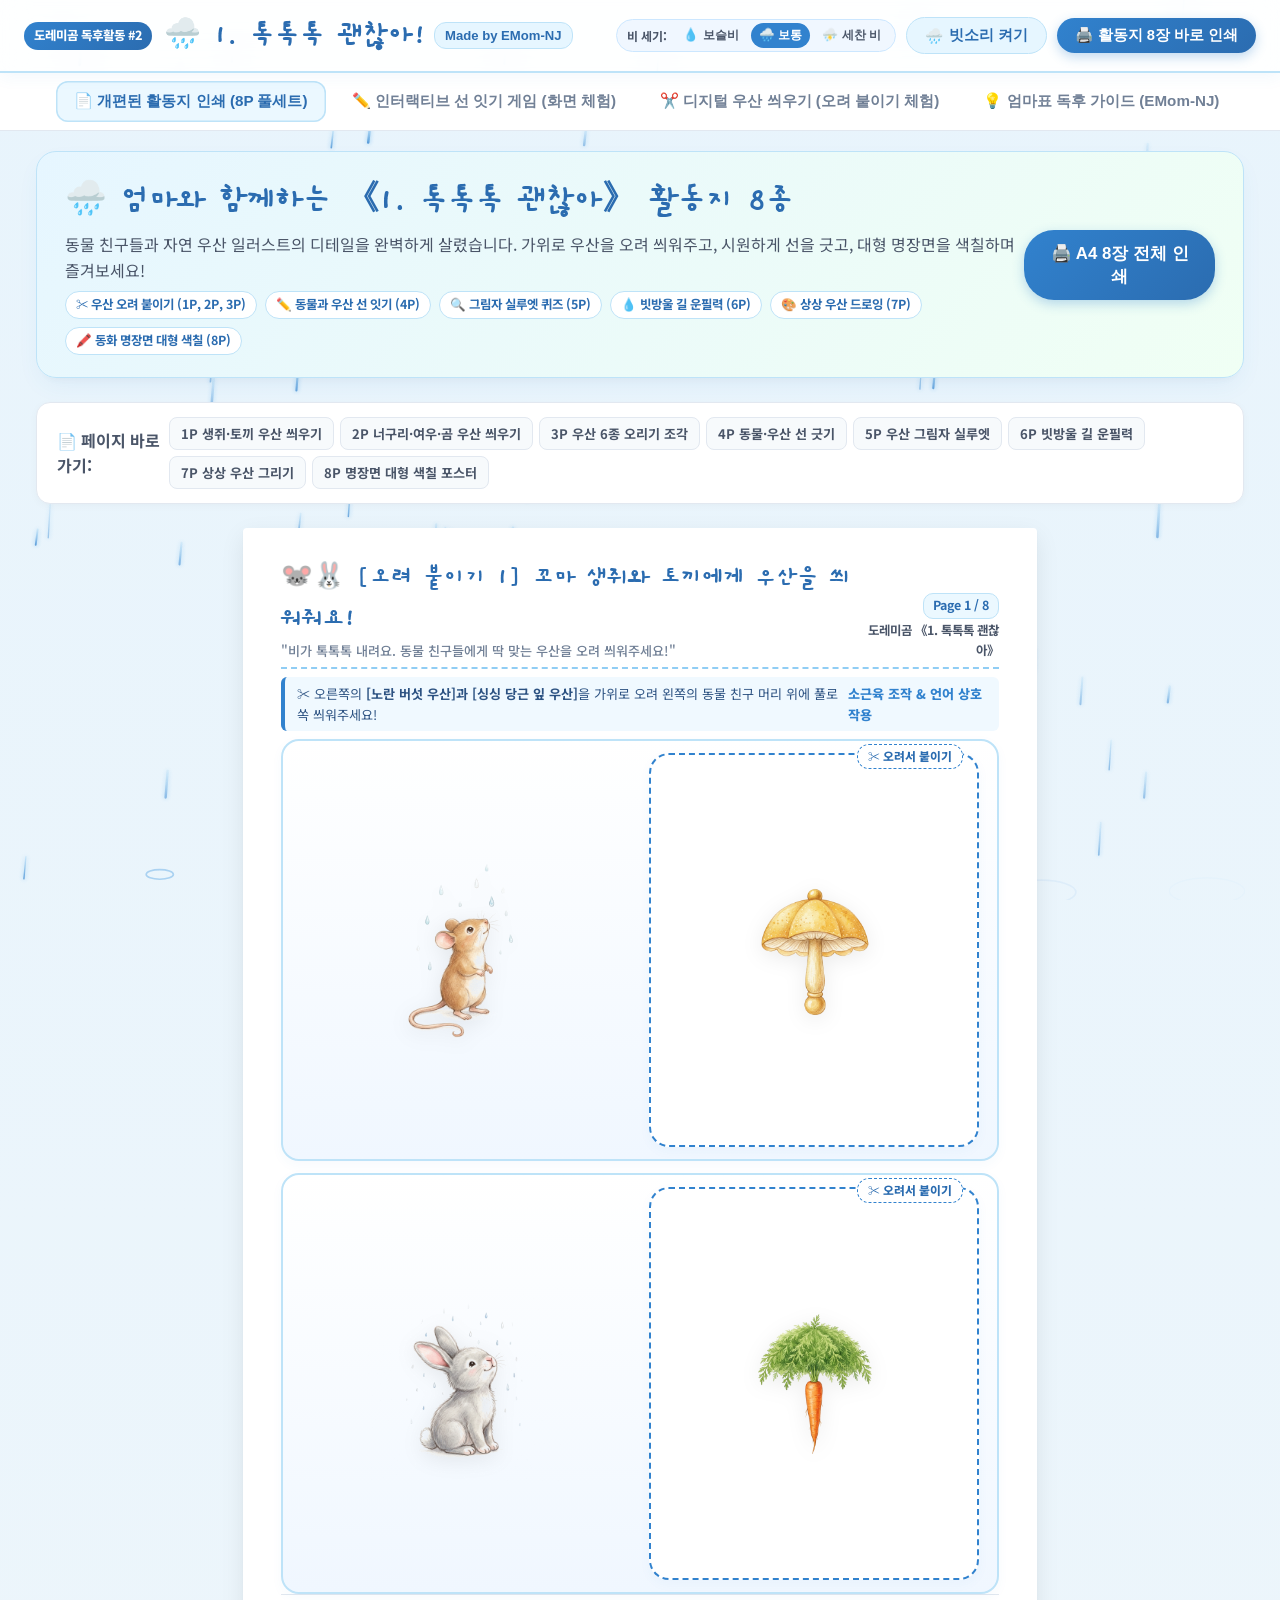
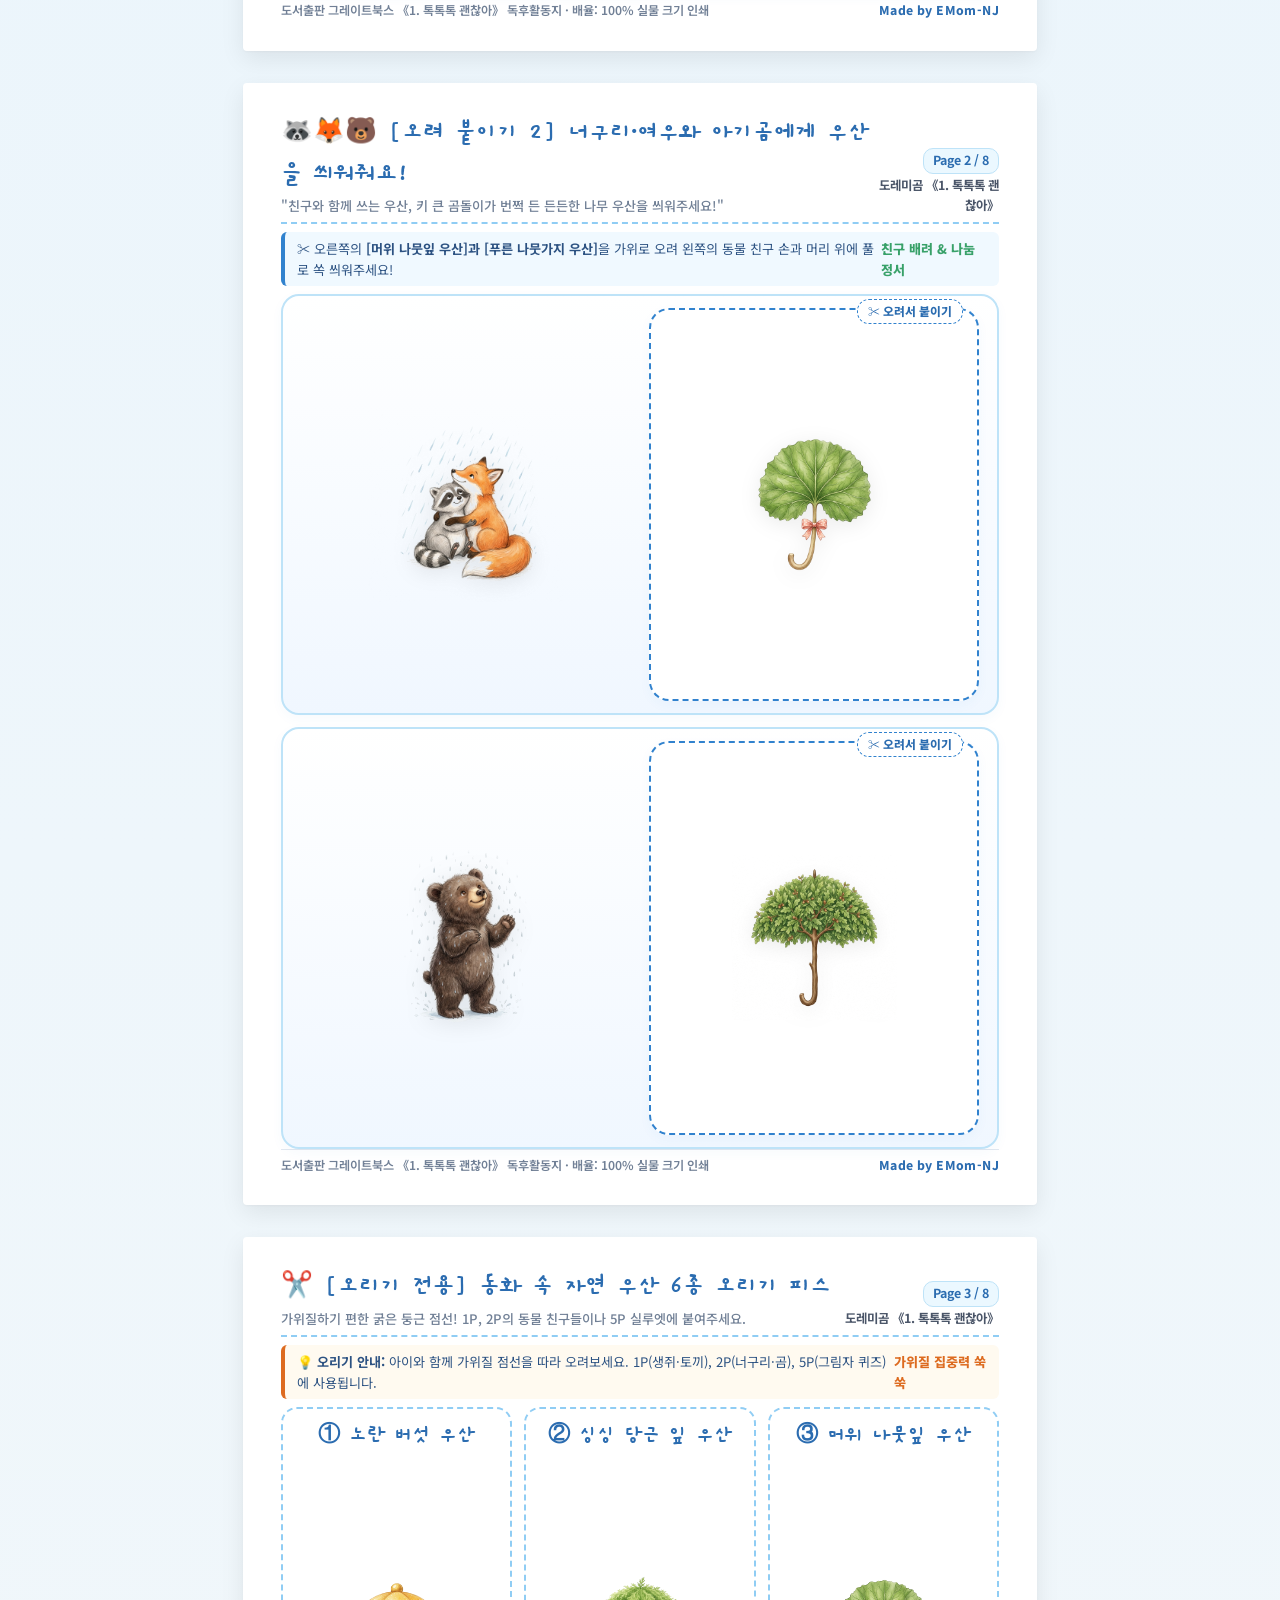
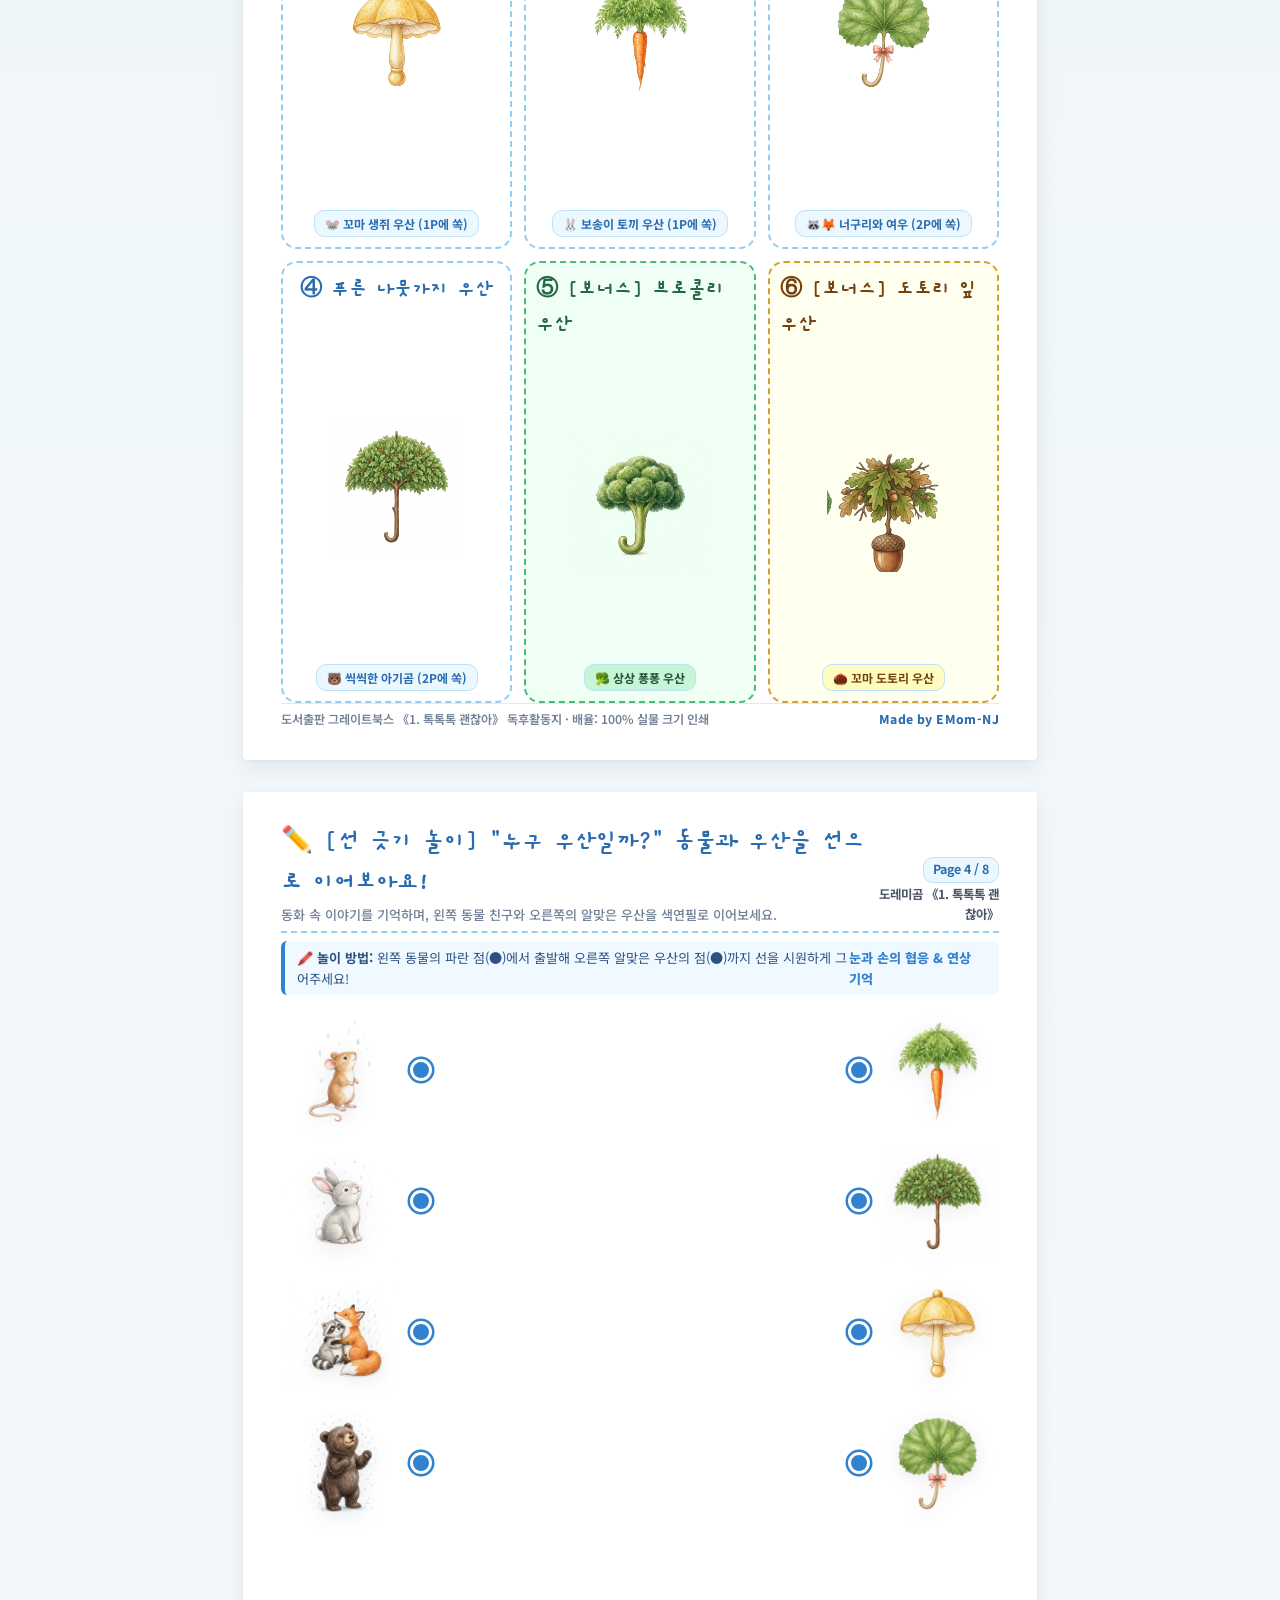
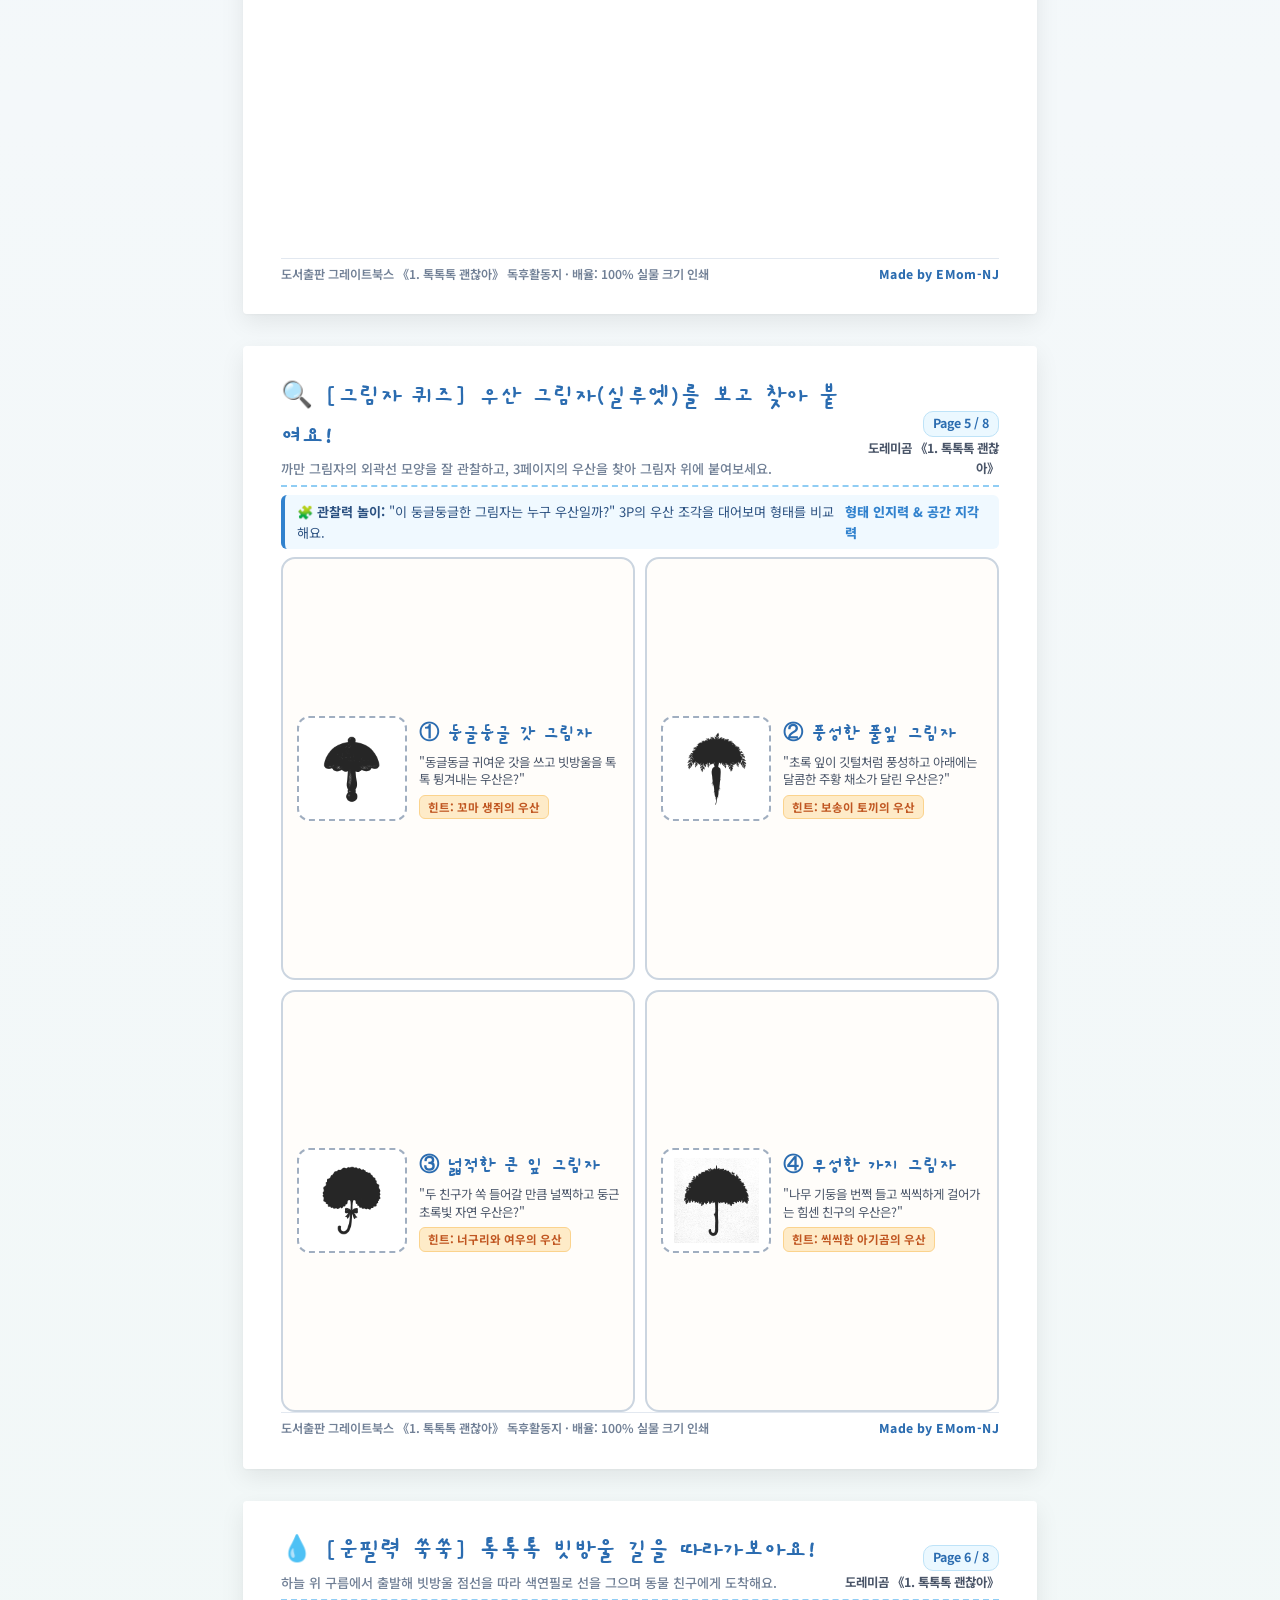
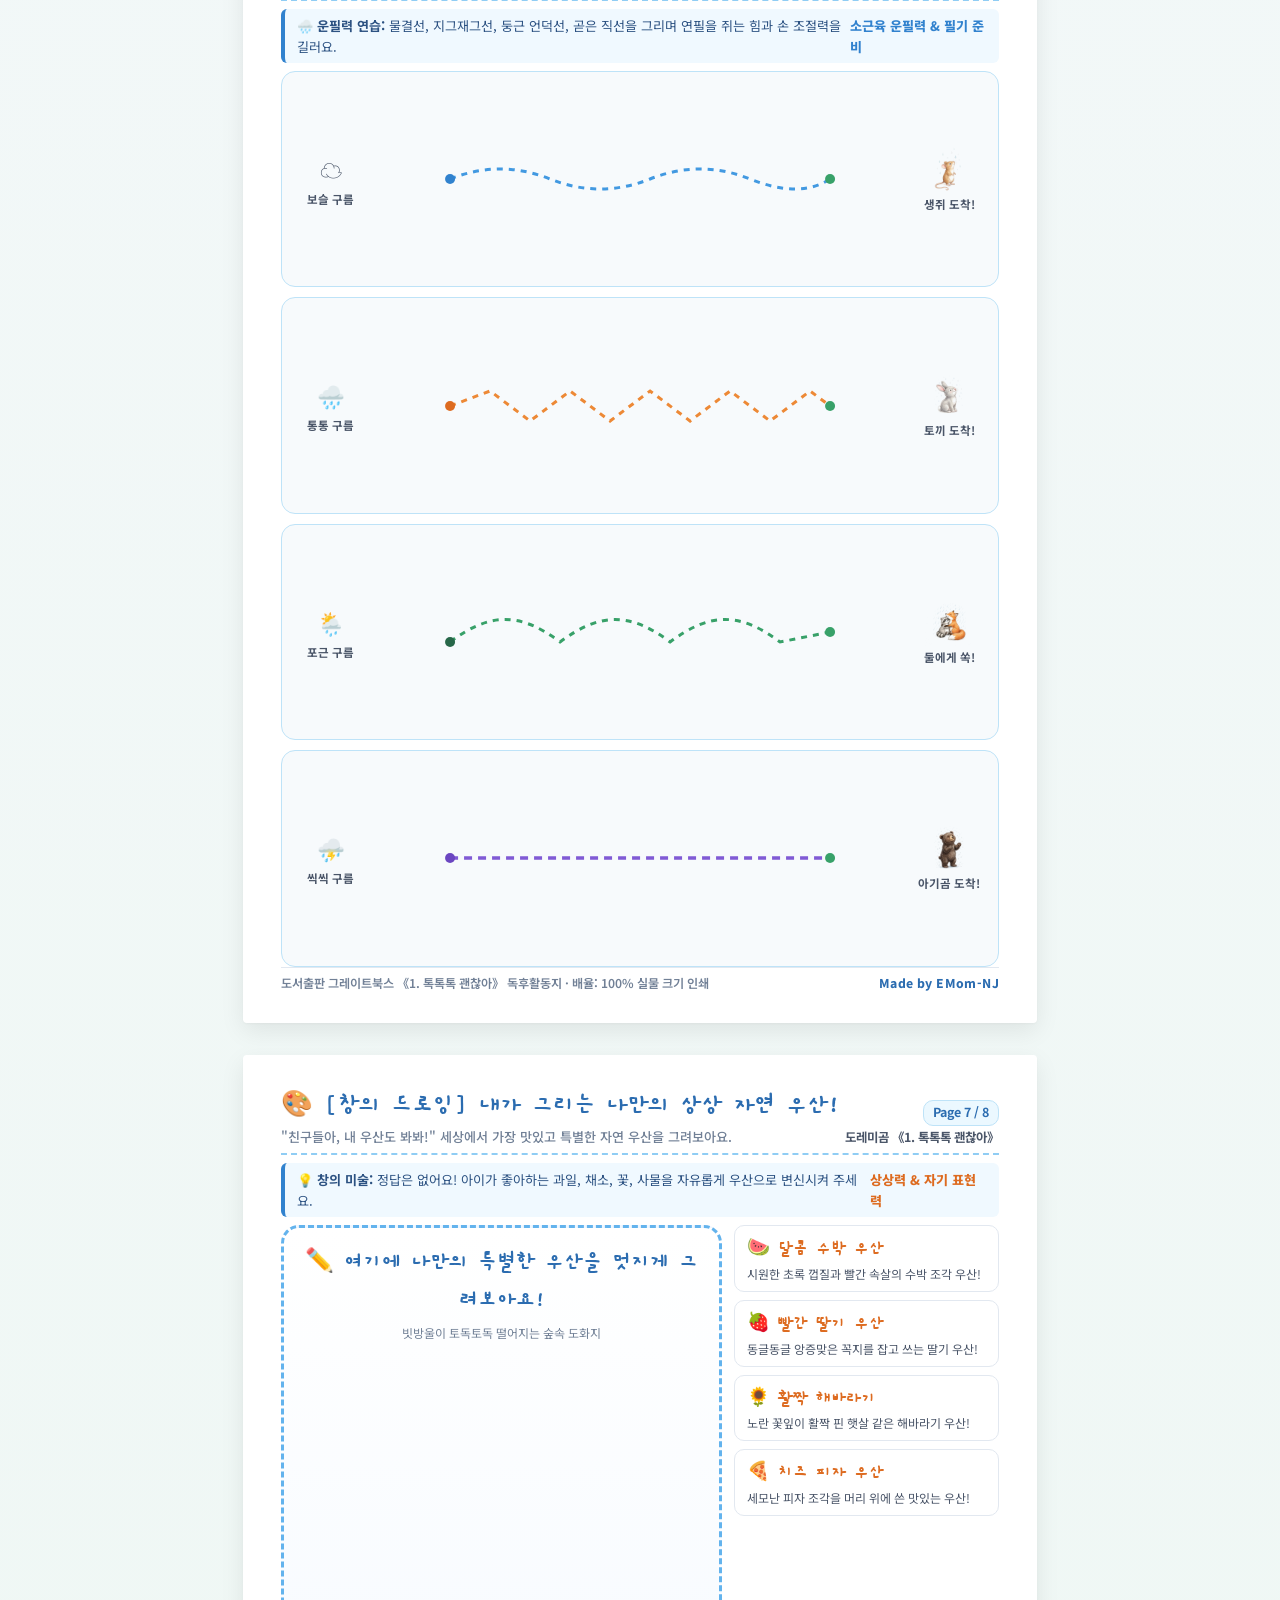
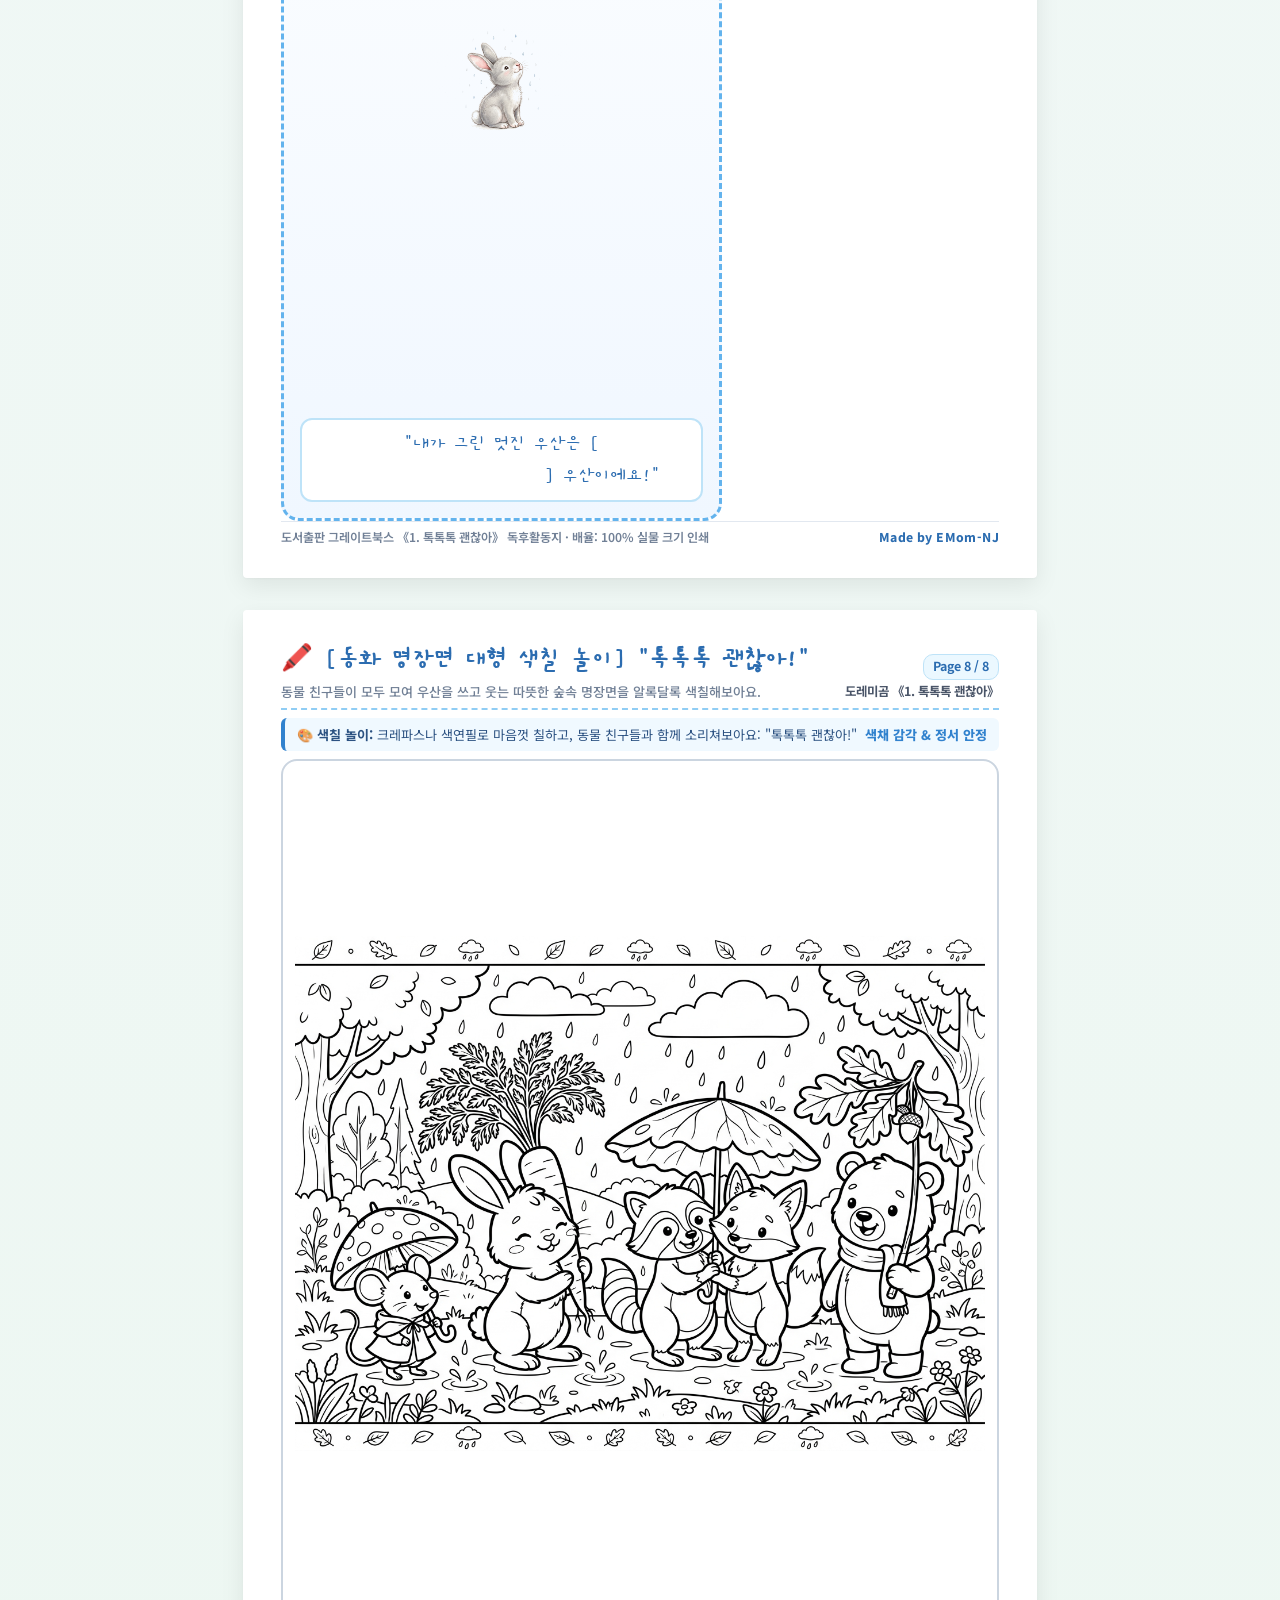
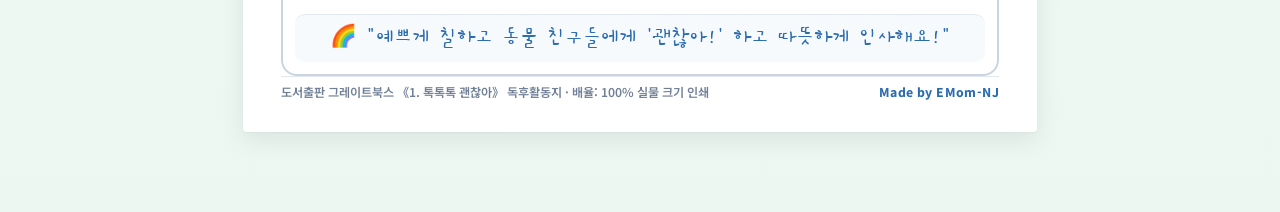
==== 1_toktok/index.html @ 53fbb8db "Add files via upload" ====
<!DOCTYPE html>
<html lang="ko">
<head>
  <meta charset="UTF-8">
  <meta name="viewport" content="width=device-width, initial-scale=1.0">
  <title>도레미곰 《1. 톡톡톡 괜찮아》 독후활동 키트 | Made by EMom-NJ</title>
  <meta name="description" content="도레미곰 1. 톡톡톡 괜찮아 엄마표 독후활동지 8종 세트: 우산 오려 붙이기, 선 잇기, 실루엣 퀴즈, 빗방울 길 운필력, 상상 우산 그리기, 명장면 대형 색칠 포스터">
  <link rel="stylesheet" href="style.css">
</head>
<body>

  <!-- Dynamic Rain Animation Canvas with Ripples & Mouse Trail -->
  <canvas id="rainCanvas" class="rain-canvas"></canvas>

  <!-- App Header -->
  <header class="app-header">
    <div class="brand-group">
      <span class="brand-badge">도레미곰 독후활동 #2</span>
      <h1 class="brand-title">
        🌧️ 1. 톡톡톡 괜찮아!
        <span class="author-tag">Made by EMom-NJ</span>
      </h1>
    </div>

    <div class="header-actions">
      <!-- Rain Intensity Control -->
      <div class="rain-control-group" title="배경 빗방울 강도 조절">
        <span style="font-size: 0.75rem; color: #4a5568; margin: 0 4px; font-weight:700;">비 세기:</span>
        <button class="rain-btn" data-intensity="light">💧 보슬비</button>
        <button class="rain-btn active" data-intensity="medium">🌧️ 보통</button>
        <button class="rain-btn" data-intensity="heavy">⛈️ 세찬 비</button>
      </div>

      <button id="audioToggleBtn" class="btn btn-audio" title="톡톡톡 빗소리 배경음악">
        <span id="audioIcon">🌧️</span> <span id="audioText">빗소리 켜기</span>
      </button>

      <button onclick="window.print()" class="btn btn-primary">
        🖨️ 활동지 8장 바로 인쇄
      </button>
    </div>
  </header>

  <!-- Top Navigation Tabs -->
  <nav class="nav-tabs-wrapper">
    <div class="nav-tabs">
      <button class="tab-btn active" data-tab="tab-print">
        📄 개편된 활동지 인쇄 (8P 풀세트)
      </button>
      <button class="tab-btn" data-tab="tab-line-game">
        ✏️ 인터랙티브 선 잇기 게임 (화면 체험)
      </button>
      <button class="tab-btn" data-tab="tab-paste-preview">
        ✂️ 디지털 우산 씌우기 (오려 붙이기 체험)
      </button>
      <button class="tab-btn" data-tab="tab-guide">
        💡 엄마표 독후 가이드 (EMom-NJ)
      </button>
    </div>
  </nav>

  <!-- Main Content Area -->
  <main class="main-content">

    <!-- =========================================================
         TAB 1: 8-PAGE PRINTABLE ACTIVITY SHEETS
         ========================================================= -->
    <section id="tab-print" class="tab-pane active">
      <div class="hero-banner">
        <div class="hero-text">
          <h2>🌧️ 엄마와 함께하는 《1. 톡톡톡 괜찮아》 활동지 8종</h2>
          <p>
            동물 친구들과 자연 우산 일러스트의 디테일을 완벽하게 살렸습니다. 
            가위로 우산을 오려 씌워주고, 시원하게 선을 긋고, 대형 명장면을 색칠하며 즐겨보세요!
          </p>
          <div class="hero-tags">
            <span class="pill-tag">✂️ 우산 오려 붙이기 (1P, 2P, 3P)</span>
            <span class="pill-tag">✏️ 동물과 우산 선 잇기 (4P)</span>
            <span class="pill-tag">🔍 그림자 실루엣 퀴즈 (5P)</span>
            <span class="pill-tag">💧 빗방울 길 운필력 (6P)</span>
            <span class="pill-tag">🎨 상상 우산 드로잉 (7P)</span>
            <span class="pill-tag">🖍️ 동화 명장면 대형 색칠 (8P)</span>
          </div>
        </div>
        <button onclick="window.print()" class="btn btn-primary" style="padding: 12px 24px; font-size: 1.05rem;">
          🖨️ A4 8장 전체 인쇄
        </button>
      </div>

      <!-- Quick Jump Toolbar -->
      <div class="print-controls-bar">
        <span style="font-weight: 700; color: #4a5568;">📄 페이지 바로가기:</span>
        <div class="page-jump-selector">
          <a href="#sheet-1" class="page-chip">1P 생쥐·토끼 우산 씌우기</a>
          <a href="#sheet-2" class="page-chip">2P 너구리·여우·곰 우산 씌우기</a>
          <a href="#sheet-3" class="page-chip">3P 우산 6종 오리기 조각</a>
          <a href="#sheet-4" class="page-chip">4P 동물·우산 선 긋기</a>
          <a href="#sheet-5" class="page-chip">5P 우산 그림자 실루엣</a>
          <a href="#sheet-6" class="page-chip">6P 빗방울 길 운필력</a>
          <a href="#sheet-7" class="page-chip">7P 상상 우산 그리기</a>
          <a href="#sheet-8" class="page-chip">8P 명장면 대형 색칠 포스터</a>
        </div>
      </div>

      <div class="print-sheets-container">

        <!-- ==================== SHEET 1: PASTE UMBRELLA 1 (MOUSE & RABBIT) ==================== -->
        <article id="sheet-1" class="a4-sheet">
          <header class="sheet-header">
            <div class="sheet-title-group">
              <h3>🐭🐰 [오려 붙이기 1] 꼬마 생쥐와 토끼에게 우산을 씌워줘요!</h3>
              <p class="subtext">"비가 톡톡톡 내려요. 동물 친구들에게 딱 맞는 우산을 오려 씌워주세요!"</p>
            </div>
            <div class="sheet-meta-badge">
              <span class="page-number">Page 1 / 8</span>
              <div>도레미곰 《1. 톡톡톡 괜찮아》</div>
            </div>
          </header>

          <div class="instruction-strip">
            <span>✂️ 오른쪽의 <strong>[노란 버섯 우산]과 [싱싱 당근 잎 우산]</strong>을 가위로 오려 왼쪽의 동물 친구 머리 위에 풀로 쏙 씌워주세요!</span>
            <span style="font-weight:800; color:#3182ce;">소근육 조작 &amp; 언어 상호작용</span>
          </div>

          <div class="paste-dual-grid">
            <!-- Mouse Zone -->
            <div class="paste-animal-card">
              <div class="paste-animal-visual">
                <img src="assets/rain_animal_1_mouse.png" alt="비를 맞는 아기 생쥐">
              </div>
              <div class="paste-cut-piece">
                <div class="cut-scissors-tag">✂️ 오려서 붙이기</div>
                <img src="assets/det_umbrella_1_mushroom.png" alt="노란 버섯 우산" class="cut-piece-img">
              </div>
            </div>

            <!-- Rabbit Zone -->
            <div class="paste-animal-card">
              <div class="paste-animal-visual">
                <img src="assets/rain_animal_2_rabbit.png" alt="비를 맞는 토끼">
              </div>
              <div class="paste-cut-piece">
                <div class="cut-scissors-tag">✂️ 오려서 붙이기</div>
                <img src="assets/det_umbrella_2_carrot.png" alt="싱싱 당근 잎 우산" class="cut-piece-img">
              </div>
            </div>
          </div>

          <footer class="sheet-footer">
            <span>도서출판 그레이트북스 《1. 톡톡톡 괜찮아》 독후활동지 · 배율: 100% 실물 크기 인쇄</span>
            <span class="brand-signature">Made by EMom-NJ</span>
          </footer>
        </article>

        <!-- ==================== SHEET 2: PASTE UMBRELLA 2 (RACCOON/FOX & BEAR) ==================== -->
        <article id="sheet-2" class="a4-sheet">
          <header class="sheet-header">
            <div class="sheet-title-group">
              <h3>🦝🦊🐻 [오려 붙이기 2] 너구리·여우와 아기곰에게 우산을 씌워줘요!</h3>
              <p class="subtext">"친구와 함께 쓰는 우산, 키 큰 곰돌이가 번쩍 든 든든한 나무 우산을 씌워주세요!"</p>
            </div>
            <div class="sheet-meta-badge">
              <span class="page-number">Page 2 / 8</span>
              <div>도레미곰 《1. 톡톡톡 괜찮아》</div>
            </div>
          </header>

          <div class="instruction-strip">
            <span>✂️ 오른쪽의 <strong>[머위 나뭇잎 우산]과 [푸른 나뭇가지 우산]</strong>을 가위로 오려 왼쪽의 동물 친구 손과 머리 위에 풀로 쏙 씌워주세요!</span>
            <span style="font-weight:800; color:#38a169;">친구 배려 &amp; 나눔 정서</span>
          </div>

          <div class="paste-dual-grid">
            <!-- Raccoon & Fox Zone -->
            <div class="paste-animal-card">
              <div class="paste-animal-visual">
                <img src="assets/rain_animal_3_raccoon_fox.png" alt="비를 맞는 너구리와 여우">
              </div>
              <div class="paste-cut-piece">
                <div class="cut-scissors-tag">✂️ 오려서 붙이기</div>
                <img src="assets/det_umbrella_3_leaf.png" alt="머위 나뭇잎 우산" class="cut-piece-img">
              </div>
            </div>

            <!-- Bear Zone -->
            <div class="paste-animal-card">
              <div class="paste-animal-visual">
                <img src="assets/rain_animal_4_bear.png" alt="비를 맞는 아기곰">
              </div>
              <div class="paste-cut-piece">
                <div class="cut-scissors-tag">✂️ 오려서 붙이기</div>
                <img src="assets/det_umbrella_4_branch.png" alt="푸른 나뭇가지 우산" class="cut-piece-img">
              </div>
            </div>
          </div>

          <footer class="sheet-footer">
            <span>도서출판 그레이트북스 《1. 톡톡톡 괜찮아》 독후활동지 · 배율: 100% 실물 크기 인쇄</span>
            <span class="brand-signature">Made by EMom-NJ</span>
          </footer>
        </article>

        <!-- ==================== SHEET 3: 6 CUT-OUT UMBRELLA PIECES ==================== -->
        <article id="sheet-3" class="a4-sheet">
          <header class="sheet-header">
            <div class="sheet-title-group">
              <h3>✂️ [오리기 전용] 동화 속 자연 우산 6종 오리기 피스</h3>
              <p class="subtext">가위질하기 편한 굵은 둥근 점선! 1P, 2P의 동물 친구들이나 5P 실루엣에 붙여주세요.</p>
            </div>
            <div class="sheet-meta-badge">
              <span class="page-number">Page 3 / 8</span>
              <div>도레미곰 《1. 톡톡톡 괜찮아》</div>
            </div>
          </header>

          <div class="instruction-strip" style="background:#fffaf0; border-color:#dd6b20;">
            <span>💡 <strong>오리기 안내:</strong> 아이와 함께 가위질 점선을 따라 오려보세요. 1P(생쥐·토끼), 2P(너구리·곰), 5P(그림자 퀴즈)에 사용됩니다.</span>
            <span style="color:#dd6b20; font-weight:800;">가위질 집중력 쑥쑥</span>
          </div>

          <div class="cutout-pieces-grid">
            <!-- Piece 1 -->
            <div class="cut-umbrella-card">
              <h4>① 노란 버섯 우산</h4>
              <img src="assets/det_umbrella_1_mushroom.png" alt="버섯 우산">
              <span class="paste-badge">🐭 꼬마 생쥐 우산 (1P에 쏙)</span>
            </div>

            <!-- Piece 2 -->
            <div class="cut-umbrella-card">
              <h4>② 싱싱 당근 잎 우산</h4>
              <img src="assets/det_umbrella_2_carrot.png" alt="당근 우산">
              <span class="paste-badge">🐰 보송이 토끼 우산 (1P에 쏙)</span>
            </div>

            <!-- Piece 3 -->
            <div class="cut-umbrella-card">
              <h4>③ 머위 나뭇잎 우산</h4>
              <img src="assets/det_umbrella_3_leaf.png" alt="머위잎 우산">
              <span class="paste-badge">🦝🦊 너구리와 여우 (2P에 쏙)</span>
            </div>

            <!-- Piece 4 -->
            <div class="cut-umbrella-card">
              <h4>④ 푸른 나뭇가지 우산</h4>
              <img src="assets/det_umbrella_4_branch.png" alt="나뭇가지 우산">
              <span class="paste-badge">🐻 씩씩한 아기곰 (2P에 쏙)</span>
            </div>

            <!-- Piece 5 (Bonus) -->
            <div class="cut-umbrella-card" style="border-color:#48bb78; background:#f0fff4;">
              <h4 style="color:#276749;">⑤ [보너스] 브로콜리 우산</h4>
              <img src="assets/det_umbrella_5_broccoli.png" alt="브로콜리 우산">
              <span class="paste-badge" style="background:#c6f6d5; color:#22543d;">🥦 상상 퐁퐁 우산</span>
            </div>

            <!-- Piece 6 (Bonus) -->
            <div class="cut-umbrella-card" style="border-color:#d69e2e; background:#fffff0;">
              <h4 style="color:#744210;">⑥ [보너스] 도토리 잎 우산</h4>
              <img src="assets/det_umbrella_6_acorn.png" alt="도토리 우산">
              <span class="paste-badge" style="background:#fefcbf; color:#744210;">🌰 꼬마 도토리 우산</span>
            </div>
          </div>

          <footer class="sheet-footer">
            <span>도서출판 그레이트북스 《1. 톡톡톡 괜찮아》 독후활동지 · 배율: 100% 실물 크기 인쇄</span>
            <span class="brand-signature">Made by EMom-NJ</span>
          </footer>
        </article>

        <!-- ==================== SHEET 4: LINE MATCHING (CLEAN & WIDE) ==================== -->
        <article id="sheet-4" class="a4-sheet">
          <header class="sheet-header">
            <div class="sheet-title-group">
              <h3>✏️ [선 긋기 놀이] "누구 우산일까?" 동물과 우산을 선으로 이어보아요!</h3>
              <p class="subtext">동화 속 이야기를 기억하며, 왼쪽 동물 친구와 오른쪽의 알맞은 우산을 색연필로 이어보세요.</p>
            </div>
            <div class="sheet-meta-badge">
              <span class="page-number">Page 4 / 8</span>
              <div>도레미곰 《1. 톡톡톡 괜찮아》</div>
            </div>
          </header>

          <div class="instruction-strip">
            <span>🖍️ <strong>놀이 방법:</strong> 왼쪽 동물의 파란 점(●)에서 출발해 오른쪽 알맞은 우산의 점(●)까지 선을 시원하게 그어주세요!</span>
            <span style="font-weight:800; color:#3182ce;">눈과 손의 협응 &amp; 연상 기억</span>
          </div>

          <div class="line-matching-sheet-layout">
            <!-- Left Animals (Flush Left, No Box) -->
            <div class="matching-col left-col">
              <!-- Animal 1: Mouse -->
              <div class="match-item-row-clean">
                <img src="assets/rain_animal_1_mouse.png" alt="생쥐">
                <div class="match-dot-node"></div>
              </div>

              <!-- Animal 2: Rabbit -->
              <div class="match-item-row-clean">
                <img src="assets/rain_animal_2_rabbit.png" alt="토끼">
                <div class="match-dot-node"></div>
              </div>

              <!-- Animal 3: Raccoon & Fox -->
              <div class="match-item-row-clean">
                <img src="assets/rain_animal_3_raccoon_fox.png" alt="너구리와 여우">
                <div class="match-dot-node"></div>
              </div>

              <!-- Animal 4: Bear -->
              <div class="match-item-row-clean">
                <img src="assets/rain_animal_4_bear.png" alt="아기곰">
                <div class="match-dot-node"></div>
              </div>
            </div>

            <!-- Middle Wide Open Drawing Space for Children -->
            <div class="matching-center-drawing-zone"></div>

            <!-- Right Umbrellas (Flush Right, No Box, Shuffled!) -->
            <div class="matching-col right-col">
              <!-- Umbrella 1: Carrot -->
              <div class="match-item-row-clean">
                <div class="match-dot-node"></div>
                <img src="assets/det_umbrella_2_carrot.png" alt="당근 우산">
              </div>

              <!-- Umbrella 2: Branch -->
              <div class="match-item-row-clean">
                <div class="match-dot-node"></div>
                <img src="assets/det_umbrella_4_branch.png" alt="나뭇가지 우산">
              </div>

              <!-- Umbrella 3: Mushroom -->
              <div class="match-item-row-clean">
                <div class="match-dot-node"></div>
                <img src="assets/det_umbrella_1_mushroom.png" alt="버섯 우산">
              </div>

              <!-- Umbrella 4: Leaf -->
              <div class="match-item-row-clean">
                <div class="match-dot-node"></div>
                <img src="assets/det_umbrella_3_leaf.png" alt="머위 나뭇잎 우산">
              </div>
            </div>
          </div>

          <footer class="sheet-footer">
            <span>도서출판 그레이트북스 《1. 톡톡톡 괜찮아》 독후활동지 · 배율: 100% 실물 크기 인쇄</span>
            <span class="brand-signature">Made by EMom-NJ</span>
          </footer>
        </article>

        <!-- ==================== SHEET 5: SILHOUETTE MATCHING ==================== -->
        <article id="sheet-5" class="a4-sheet">
          <header class="sheet-header">
            <div class="sheet-title-group">
              <h3>🔍 [그림자 퀴즈] 우산 그림자(실루엣)를 보고 찾아 붙여요!</h3>
              <p class="subtext">까만 그림자의 외곽선 모양을 잘 관찰하고, 3페이지의 우산을 찾아 그림자 위에 붙여보세요.</p>
            </div>
            <div class="sheet-meta-badge">
              <span class="page-number">Page 5 / 8</span>
              <div>도레미곰 《1. 톡톡톡 괜찮아》</div>
            </div>
          </header>

          <div class="instruction-strip">
            <span>🧩 <strong>관찰력 놀이:</strong> "이 둥글둥글한 그림자는 누구 우산일까?" 3P의 우산 조각을 대어보며 형태를 비교해요.</span>
            <span style="font-weight:800; color:#3182ce;">형태 인지력 &amp; 공간 지각력</span>
          </div>

          <div class="silhouette-grid">
            <!-- Silhouette 1: Mushroom -->
            <div class="silhouette-card">
              <div class="silhouette-visual-box">
                <img src="assets/det_umbrella_1_mushroom.png" alt="버섯 실루엣">
              </div>
              <div class="silhouette-info">
                <h4>① 둥글둥글 갓 그림자</h4>
                <p>"동글동글 귀여운 갓을 쓰고 빗방울을 톡톡 튕겨내는 우산은?"</p>
                <span class="match-hint-tag">힌트: 꼬마 생쥐의 우산</span>
              </div>
            </div>

            <!-- Silhouette 2: Carrot -->
            <div class="silhouette-card">
              <div class="silhouette-visual-box">
                <img src="assets/det_umbrella_2_carrot.png" alt="당근 실루엣">
              </div>
              <div class="silhouette-info">
                <h4>② 풍성한 풀잎 그림자</h4>
                <p>"초록 잎이 깃털처럼 풍성하고 아래에는 달콤한 주황 채소가 달린 우산은?"</p>
                <span class="match-hint-tag">힌트: 보송이 토끼의 우산</span>
              </div>
            </div>

            <!-- Silhouette 3: Leaf -->
            <div class="silhouette-card">
              <div class="silhouette-visual-box">
                <img src="assets/det_umbrella_3_leaf.png" alt="머위잎 실루엣">
              </div>
              <div class="silhouette-info">
                <h4>③ 넓적한 큰 잎 그림자</h4>
                <p>"두 친구가 쏙 들어갈 만큼 널찍하고 둥근 초록빛 자연 우산은?"</p>
                <span class="match-hint-tag">힌트: 너구리와 여우의 우산</span>
              </div>
            </div>

            <!-- Silhouette 4: Branch -->
            <div class="silhouette-card">
              <div class="silhouette-visual-box">
                <img src="assets/det_umbrella_4_branch.png" alt="나뭇가지 실루엣">
              </div>
              <div class="silhouette-info">
                <h4>④ 무성한 가지 그림자</h4>
                <p>"나무 기둥을 번쩍 들고 씩씩하게 걸어가는 힘센 친구의 우산은?"</p>
                <span class="match-hint-tag">힌트: 씩씩한 아기곰의 우산</span>
              </div>
            </div>
          </div>

          <footer class="sheet-footer">
            <span>도서출판 그레이트북스 《1. 톡톡톡 괜찮아》 독후활동지 · 배율: 100% 실물 크기 인쇄</span>
            <span class="brand-signature">Made by EMom-NJ</span>
          </footer>
        </article>

        <!-- ==================== SHEET 6: MOTOR SKILLS (PATH TRACING) ==================== -->
        <article id="sheet-6" class="a4-sheet">
          <header class="sheet-header">
            <div class="sheet-title-group">
              <h3>💧 [운필력 쑥쑥] 톡톡톡 빗방울 길을 따라가보아요!</h3>
              <p class="subtext">하늘 위 구름에서 출발해 빗방울 점선을 따라 색연필로 선을 그으며 동물 친구에게 도착해요.</p>
            </div>
            <div class="sheet-meta-badge">
              <span class="page-number">Page 6 / 8</span>
              <div>도레미곰 《1. 톡톡톡 괜찮아》</div>
            </div>
          </header>

          <div class="instruction-strip">
            <span>🌧️ <strong>운필력 연습:</strong> 물결선, 지그재그선, 둥근 언덕선, 곧은 직선을 그리며 연필을 쥐는 힘과 손 조절력을 길러요.</span>
            <span style="font-weight:800; color:#3182ce;">소근육 운필력 &amp; 필기 준비</span>
          </div>

          <div class="path-tracing-container">
            <!-- Path 1: Wavy Line -->
            <div class="trace-row">
              <div class="trace-start">
                <span style="font-size:1.4rem;">☁️</span>
                <span>보슬 구름</span>
              </div>
              <!-- SVG Wave Path -->
              <svg class="svg-trace-path" viewBox="0 0 400 50">
                <path d="M 10 25 Q 60 5, 110 25 T 210 25 T 310 25 T 390 25" fill="none" stroke="#4299e1" stroke-width="3" stroke-dasharray="6,6"/>
                <circle cx="10" cy="25" r="5" fill="#3182ce"/>
                <circle cx="390" cy="25" r="5" fill="#38a169"/>
              </svg>
              <div class="trace-end">
                <img src="assets/rain_animal_1_mouse.png" alt="생쥐">
                <span>생쥐 도착!</span>
              </div>
            </div>

            <!-- Path 2: Zigzag Line -->
            <div class="trace-row">
              <div class="trace-start">
                <span style="font-size:1.4rem;">🌧️</span>
                <span>통통 구름</span>
              </div>
              <!-- SVG Zigzag Path -->
              <svg class="svg-trace-path" viewBox="0 0 400 50">
                <path d="M 10 25 L 50 10 L 90 40 L 130 10 L 170 40 L 210 10 L 250 40 L 290 10 L 330 40 L 370 10 L 390 25" fill="none" stroke="#ed8936" stroke-width="3" stroke-dasharray="6,6"/>
                <circle cx="10" cy="25" r="5" fill="#dd6b20"/>
                <circle cx="390" cy="25" r="5" fill="#38a169"/>
              </svg>
              <div class="trace-end">
                <img src="assets/rain_animal_2_rabbit.png" alt="토끼">
                <span>토끼 도착!</span>
              </div>
            </div>

            <!-- Path 3: Hill Curves -->
            <div class="trace-row">
              <div class="trace-start">
                <span style="font-size:1.4rem;">🌦️</span>
                <span>포근 구름</span>
              </div>
              <!-- SVG Hill Curves -->
              <svg class="svg-trace-path" viewBox="0 0 400 50">
                <path d="M 10 35 C 50 5, 80 5, 120 35 C 160 5, 190 5, 230 35 C 270 5, 300 5, 340 35 L 390 25" fill="none" stroke="#38a169" stroke-width="3" stroke-dasharray="6,6"/>
                <circle cx="10" cy="35" r="5" fill="#276749"/>
                <circle cx="390" cy="25" r="5" fill="#38a169"/>
              </svg>
              <div class="trace-end">
                <img src="assets/rain_animal_3_raccoon_fox.png" alt="너구리와 여우">
                <span>둘에게 쏙!</span>
              </div>
            </div>

            <!-- Path 4: Straight Line -->
            <div class="trace-row">
              <div class="trace-start">
                <span style="font-size:1.4rem;">⛈️</span>
                <span>씩씩 구름</span>
              </div>
              <!-- SVG Straight Line -->
              <svg class="svg-trace-path" viewBox="0 0 400 50">
                <line x1="10" y1="25" x2="390" y2="25" stroke="#805ad5" stroke-width="3.5" stroke-dasharray="8,6"/>
                <circle cx="10" cy="25" r="5" fill="#6b46c1"/>
                <circle cx="390" cy="25" r="5" fill="#38a169"/>
              </svg>
              <div class="trace-end">
                <img src="assets/rain_animal_4_bear.png" alt="아기곰">
                <span>아기곰 도착!</span>
              </div>
            </div>
          </div>

          <footer class="sheet-footer">
            <span>도서출판 그레이트북스 《1. 톡톡톡 괜찮아》 독후활동지 · 배율: 100% 실물 크기 인쇄</span>
            <span class="brand-signature">Made by EMom-NJ</span>
          </footer>
        </article>

        <!-- ==================== SHEET 7: CREATIVE DRAWING ==================== -->
        <article id="sheet-7" class="a4-sheet">
          <header class="sheet-header">
            <div class="sheet-title-group">
              <h3>🎨 [창의 드로잉] 내가 그리는 나만의 상상 자연 우산!</h3>
              <p class="subtext">"친구들아, 내 우산도 봐봐!" 세상에서 가장 맛있고 특별한 자연 우산을 그려보아요.</p>
            </div>
            <div class="sheet-meta-badge">
              <span class="page-number">Page 7 / 8</span>
              <div>도레미곰 《1. 톡톡톡 괜찮아》</div>
            </div>
          </header>

          <div class="instruction-strip">
            <span>💡 <strong>창의 미술:</strong> 정답은 없어요! 아이가 좋아하는 과일, 채소, 꽃, 사물을 자유롭게 우산으로 변신시켜 주세요.</span>
            <span style="font-weight:800; color:#dd6b20;">상상력 &amp; 자기 표현력</span>
          </div>

          <div class="creative-drawing-layout">
            <!-- Giant Canvas Board -->
            <div class="drawing-canvas-board">
              <div class="canvas-prompt-header">
                <h4>✏️ 여기에 나만의 특별한 우산을 멋지게 그려보아요!</h4>
                <span style="font-size:0.75rem; color:#718096;">빗방울이 토독토독 떨어지는 숲속 도화지</span>
              </div>

              <!-- Animal waiting for child's umbrella -->
              <div class="drawing-animal-bottom">
                <img src="assets/rain_animal_2_rabbit.png" alt="우산을 기다리는 토끼">
              </div>

              <div class="child-statement-banner">
                "내가 그린 멋진 우산은 [ &nbsp;&nbsp;&nbsp;&nbsp;&nbsp;&nbsp;&nbsp;&nbsp;&nbsp;&nbsp;&nbsp;&nbsp;&nbsp;&nbsp;&nbsp;&nbsp;&nbsp;&nbsp;&nbsp;&nbsp;&nbsp;&nbsp;&nbsp;&nbsp; ] 우산이에요!"
              </div>
            </div>

            <!-- Sidebar Idea Prompts -->
            <div class="drawing-ideas-sidebar">
              <div class="idea-prompt-card">
                <strong>🍉 달콤 수박 우산</strong>
                <p>시원한 초록 껍질과 빨간 속살의 수박 조각 우산!</p>
              </div>

              <div class="idea-prompt-card">
                <strong>🍓 빨간 딸기 우산</strong>
                <p>동글동글 앙증맞은 꼭지를 잡고 쓰는 딸기 우산!</p>
              </div>

              <div class="idea-prompt-card">
                <strong>🌻 활짝 해바라기</strong>
                <p>노란 꽃잎이 활짝 핀 햇살 같은 해바라기 우산!</p>
              </div>

              <div class="idea-prompt-card">
                <strong>🍕 치즈 피자 우산</strong>
                <p>세모난 피자 조각을 머리 위에 쓴 맛있는 우산!</p>
              </div>
            </div>
          </div>

          <footer class="sheet-footer">
            <span>도서출판 그레이트북스 《1. 톡톡톡 괜찮아》 독후활동지 · 배율: 100% 실물 크기 인쇄</span>
            <span class="brand-signature">Made by EMom-NJ</span>
          </footer>
        </article>

        <!-- ==================== SHEET 8: FULL A4 COLORING POSTER ==================== -->
        <article id="sheet-8" class="a4-sheet">
          <header class="sheet-header">
            <div class="sheet-title-group">
              <h3>🖍️ [동화 명장면 대형 색칠 놀이] "톡톡톡 괜찮아!"</h3>
              <p class="subtext">동물 친구들이 모두 모여 우산을 쓰고 웃는 따뜻한 숲속 명장면을 알록달록 색칠해보아요.</p>
            </div>
            <div class="sheet-meta-badge">
              <span class="page-number">Page 8 / 8</span>
              <div>도레미곰 《1. 톡톡톡 괜찮아》</div>
            </div>
          </header>

          <div class="instruction-strip">
            <span>🎨 <strong>색칠 놀이:</strong> 크레파스나 색연필로 마음껏 칠하고, 동물 친구들과 함께 소리쳐보아요: "톡톡톡 괜찮아!"</span>
            <span style="font-weight:800; color:#3182ce;">색채 감각 &amp; 정서 안정</span>
          </div>

          <!-- Full Page Coloring Poster (Cards removed, maximized) -->
          <div class="full-coloring-layout">
            <div class="full-coloring-img-wrapper">
              <img src="assets/toktok_coloring_page.jpg" alt="동물 친구들 명장면 대형 컬러링">
            </div>
            <div class="coloring-prompt-strip">
              🌈 "예쁘게 칠하고 동물 친구들에게 '괜찮아!' 하고 따뜻하게 인사해요!"
            </div>
          </div>

          <footer class="sheet-footer">
            <span>도서출판 그레이트북스 《1. 톡톡톡 괜찮아》 독후활동지 · 배율: 100% 실물 크기 인쇄</span>
            <span class="brand-signature">Made by EMom-NJ</span>
          </footer>
        </article>

      </div>
    </section>

    <!-- =========================================================
         TAB 2: INTERACTIVE DIGITAL LINE MATCHING GAME (CANVAS)
         ========================================================= -->
    <section id="tab-line-game" class="tab-pane">
      <div class="hero-banner">
        <div class="hero-text">
          <h2>✏️ 누구 우산일까? 인터랙티브 선 잇기 게임</h2>
          <p>
            마우스나 손가락으로 <strong>동물의 동그라미(●)를 누른 뒤 알맞은 우산으로 선을 그어보세요</strong>! 
            정답을 연결하면 톡톡톡 빗소리와 함께 칭찬 효과음이 울립니다.
          </p>
        </div>
        <button id="resetLineGameBtn" class="btn btn-secondary">
          🔄 선 지우고 다시 하기
        </button>
      </div>

      <div class="interactive-line-game-board" id="lineBoardWrapper">
        <canvas id="lineGameCanvas"></canvas>

        <div class="game-columns-container">
          <!-- Left Animals -->
          <div class="game-card-col">
            <div class="game-item-card" data-animal="mouse" id="node-mouse">
              <img src="assets/rain_animal_1_mouse.png" alt="생쥐">
              <div>
                <strong style="font-family:'Gaegu',cursive; font-size:1.4rem; color:#2b6cb0;">🐭 꼬마 생쥐</strong>
              </div>
            </div>

            <div class="game-item-card" data-animal="rabbit" id="node-rabbit">
              <img src="assets/rain_animal_2_rabbit.png" alt="토끼">
              <div>
                <strong style="font-family:'Gaegu',cursive; font-size:1.4rem; color:#dd6b20;">🐰 보송이 토끼</strong>
              </div>
            </div>

            <div class="game-item-card" data-animal="raccoon" id="node-raccoon">
              <img src="assets/rain_animal_3_raccoon_fox.png" alt="너구리와 여우">
              <div>
                <strong style="font-family:'Gaegu',cursive; font-size:1.4rem; color:#38a169;">🦝🦊 너구리·여우</strong>
              </div>
            </div>

            <div class="game-item-card" data-animal="bear" id="node-bear">
              <img src="assets/rain_animal_4_bear.png" alt="아기곰">
              <div>
                <strong style="font-family:'Gaegu',cursive; font-size:1.4rem; color:#8c5b36;">🐻 씩씩한 아기곰</strong>
              </div>
            </div>
          </div>

          <!-- Center Guide Hint -->
          <div style="text-align:center; color:#718096; font-size:0.9rem; pointer-events:none;">
            <p style="font-family:'Gaegu', cursive; font-size:1.6rem; color:#3182ce;">🌧️ 톡톡톡 빗방울 길</p>
            <p style="font-size:0.85rem;">동물에서 우산으로 선을 쓱쓱 이어보아요!</p>
          </div>

          <!-- Right Umbrellas (Shuffled!) -->
          <div class="game-card-col">
            <div class="game-item-card" data-umbrella="carrot" id="node-carrot">
              <img src="assets/det_umbrella_2_carrot.png" alt="당근 우산">
              <div>
                <strong style="font-family:'Gaegu',cursive; font-size:1.4rem; color:#dd6b20;">🥕 싱싱 당근 잎</strong>
              </div>
            </div>

            <div class="game-item-card" data-umbrella="branch" id="node-branch">
              <img src="assets/det_umbrella_4_branch.png" alt="나뭇가지 우산">
              <div>
                <strong style="font-family:'Gaegu',cursive; font-size:1.4rem; color:#8c5b36;">🌿 푸른 나뭇가지</strong>
              </div>
            </div>

            <div class="game-item-card" data-umbrella="mouse" id="node-mushroom">
              <img src="assets/det_umbrella_1_mushroom.png" alt="버섯 우산">
              <div>
                <strong style="font-family:'Gaegu',cursive; font-size:1.4rem; color:#2b6cb0;">🍄 노란 버섯</strong>
              </div>
            </div>

            <div class="game-item-card" data-umbrella="raccoon" id="node-leaf">
              <img src="assets/det_umbrella_3_leaf.png" alt="머위잎 우산">
              <div>
                <strong style="font-family:'Gaegu',cursive; font-size:1.4rem; color:#38a169;">🍃 머위 나뭇잎</strong>
              </div>
            </div>
          </div>
        </div>
      </div>
    </section>

    <!-- =========================================================
         TAB 3: DIGITAL PASTE PREVIEW (DRAG & DROP)
         ========================================================= -->
    <section id="tab-paste-preview" class="tab-pane">
      <div class="hero-banner">
        <div class="hero-text">
          <h2>✂️ 디지털 우산 씌우기: 비 맞는 동물에게 우산을 씌워줘요!</h2>
          <p>
            아래 우산 보관함에서 우산을 집어 <strong>비를 맞고 있는 동물 친구 머리 위로 끌어다 놓아보세요</strong>!
            우산을 씌워주면 방긋 웃는 모습으로 변신합니다.
          </p>
        </div>
        <button id="resetPasteBtn" class="btn btn-secondary">
          🔄 우산 벗기기
        </button>
      </div>

      <!-- Umbrellas Bar -->
      <div style="background:white; border-radius:var(--radius-lg); padding:16px; border:1px solid #e2e8f0; margin-bottom:20px; box-shadow:var(--shadow-card);">
        <h4 style="font-family:'Gaegu', cursive; font-size:1.35rem; color:#2b6cb0; margin-bottom:10px;">🧺 우산 바구니 (원하는 우산을 마우스로 끌어보세요)</h4>
        <div style="display:flex; gap:16px; justify-content:space-around; flex-wrap:wrap;">
          <div class="drag-item" draggable="true" data-type="mouse" style="padding:8px 16px; cursor:grab;">
            <img src="assets/det_umbrella_1_mushroom.png" alt="버섯" style="height:65px;">
            <span>노란 버섯</span>
          </div>
          <div class="drag-item" draggable="true" data-type="rabbit" style="padding:8px 16px; cursor:grab;">
            <img src="assets/det_umbrella_2_carrot.png" alt="당근" style="height:65px;">
            <span>싱싱 당근</span>
          </div>
          <div class="drag-item" draggable="true" data-type="raccoon" style="padding:8px 16px; cursor:grab;">
            <img src="assets/det_umbrella_3_leaf.png" alt="머위잎" style="height:65px;">
            <span>머위 나뭇잎</span>
          </div>
          <div class="drag-item" draggable="true" data-type="bear" style="padding:8px 16px; cursor:grab;">
            <img src="assets/det_umbrella_4_branch.png" alt="나뭇가지" style="height:65px;">
            <span>푸른 나뭇가지</span>
          </div>
        </div>
      </div>

      <!-- 4 Animal Drop Zones -->
      <div style="display:grid; grid-template-columns:repeat(2, 1fr); gap:16px;">
        <!-- Mouse Zone -->
        <div class="drop-target-card" data-accept="mouse" id="paste-zone-mouse">
          <div style="font-family:'Gaegu',cursive; font-size:1.35rem; color:#2b6cb0;">🐭 꼬마 생쥐</div>
          <img src="assets/rain_animal_1_mouse.png" alt="생쥐" class="target-animal-img">
          <div class="slot-instruction" style="font-size:0.85rem; color:#718096; font-weight:700;">
            비를 맞고 있어요! 노란 버섯 우산을 씌워주세요!
          </div>
        </div>

        <!-- Rabbit Zone -->
        <div class="drop-target-card" data-accept="rabbit" id="paste-zone-rabbit">
          <div style="font-family:'Gaegu',cursive; font-size:1.35rem; color:#dd6b20;">🐰 보송이 토끼</div>
          <img src="assets/rain_animal_2_rabbit.png" alt="토끼" class="target-animal-img">
          <div class="slot-instruction" style="font-size:0.85rem; color:#718096; font-weight:700;">
            귀가 젖고 있어요! 싱싱 당근 우산을 씌워주세요!
          </div>
        </div>

        <!-- Raccoon Zone -->
        <div class="drop-target-card" data-accept="raccoon" id="paste-zone-raccoon">
          <div style="font-family:'Gaegu',cursive; font-size:1.35rem; color:#38a169;">🦝🦊 너구리와 여우</div>
          <img src="assets/rain_animal_3_raccoon_fox.png" alt="너구리와 여우" class="target-animal-img">
          <div class="slot-instruction" style="font-size:0.85rem; color:#718096; font-weight:700;">
            둘이 꼭 안고 있어요! 커다란 머위잎을 씌워주세요!
          </div>
        </div>

        <!-- Bear Zone -->
        <div class="drop-target-card" data-accept="bear" id="paste-zone-bear">
          <div style="font-family:'Gaegu',cursive; font-size:1.35rem; color:#8c5b36;">🐻 씩씩한 아기곰</div>
          <img src="assets/rain_animal_4_bear.png" alt="아기곰" class="target-animal-img">
          <div class="slot-instruction" style="font-size:0.85rem; color:#718096; font-weight:700;">
            큰 비가 와요! 푸른 나뭇가지를 씌워주세요!
          </div>
        </div>
      </div>
    </section>

    <!-- =========================================================
         TAB 4: PARENT GUIDE (EMOM-NJ TIPS)
         ========================================================= -->
    <section id="tab-guide" class="tab-pane">
      <div style="background:white; border-radius:var(--radius-lg); padding:32px; box-shadow:var(--shadow-card); border:1px solid #e2e8f0;">
        <h2 style="font-family:'Gaegu', cursive; font-size:2.2rem; color:#2b6cb0;">
          💡 도레미곰 《1. 톡톡톡 괜찮아》 엄마표 독후 가이드
        </h2>
        <p style="color:#718096; font-size:1.05rem;">
          Made by EMom-NJ · 아이의 소근육 발달과 따뜻한 정서 대화를 이끌어내는 팁
        </p>

        <div style="display:grid; grid-template-columns:repeat(3, 1fr); gap:20px; margin-top:24px;">
          <div style="border:1px solid #e2e8f0; border-radius:14px; padding:20px; background:#f7fafc;">
            <h4 style="font-family:'Gaegu', cursive; font-size:1.4rem; color:#2b6cb0; margin-bottom:8px;">✂️ 1. 오려 붙이기 놀이 팁</h4>
            <p style="font-size:0.9rem; color:#4a5568; line-height:1.6;">
              3페이지의 우산들은 아이의 작은 손으로도 오리기 쉽도록 <strong>굵고 둥근 외곽 점선</strong>으로 디자인되었습니다.
            </p>
            <ul style="padding-left:18px; margin-top:8px; font-size:0.85rem; color:#718096;">
              <li>아이가 가위질이 서툴다면 엄마가 큼직하게 오려주고, 아이가 풀칠을 담당하게 해주세요.</li>
              <li>우산을 붙일 때마다 "생쥐야 괜찮아!", "토끼야 괜찮아!" 함께 소리치면 성취감이 배가됩니다.</li>
            </ul>
          </div>

          <div style="border:1px solid #e2e8f0; border-radius:14px; padding:20px; background:#f7fafc;">
            <h4 style="font-family:'Gaegu', cursive; font-size:1.4rem; color:#dd6b20; margin-bottom:8px;">✏️ 2. 선 잇기와 운필력 팁</h4>
            <p style="font-size:0.9rem; color:#4a5568; line-height:1.6;">
              4페이지와 6페이지는 <strong>만 2~4세 유아의 손 힘과 협응력</strong>을 기르는 발달 단계별 선으로 구성되어 있습니다.
            </p>
            <ul style="padding-left:18px; margin-top:8px; font-size:0.85rem; color:#718096;">
              <li>처음에는 손가락으로 길을 따라가보고, 그 다음 두꺼운 크레파스나 색연필로 선을 긋습니다.</li>
              <li>삐뚤빼뚤해도 괜찮다고 격려해주며 비 오는 소리 "톡톡톡"을 입으로 내주세요.</li>
            </ul>
          </div>

          <div style="border:1px solid #e2e8f0; border-radius:14px; padding:20px; background:#f7fafc;">
            <h4 style="font-family:'Gaegu', cursive; font-size:1.4rem; color:#38a169; margin-bottom:8px;">💖 3. 대형 색칠 놀이 팁</h4>
            <p style="font-size:0.9rem; color:#4a5568; line-height:1.6;">
              8페이지는 A4 전체를 시원하게 채운 <strong>동화 명장면 대형 색칠 포스터</strong>입니다.
            </p>
            <ul style="padding-left:18px; margin-top:8px; font-size:0.85rem; color:#718096;">
              <li>동물 친구들이 모여 우산을 쓰고 있는 모습을 알록달록 색칠하며 성취감을 키워주세요.</li>
              <li>완성된 그림을 벽에 걸어두고 "비 오는 날 우리도 친구에게 괜찮아 물어보자!" 약속해보세요.</li>
            </ul>
          </div>
        </div>
      </div>
    </section>

  </main>

  <script src="script.js"></script>
</body>
</html>
---- 1_toktok/style.css ----
/* =========================================================
   《1. 톡톡톡 괜찮아》 인터랙티브 독후활동 키트
   Design System & Enhanced Rainy Picture Book Aesthetic
   Author: Made by EMom-NJ
   ========================================================= */

@import url('https://fonts.googleapis.com/css2?family=Gaegu:wght@400;700&family=Nanum+Round+Gothic:wght@400;700;800&family=Noto+Sans+KR:wght@400;500;700;900&display=swap');

:root {
  --primary: #3182ce;
  --primary-light: #ebf8ff;
  --primary-dark: #2b6cb0;
  --rain-blue: #3182ce;
  --rain-glow: #63b3ed;
  --rain-light: #e6f6ff;
  --forest-green: #38a169;
  --forest-soft: #f0fff4;
  --warm-orange: #dd6b20;
  --warm-yellow: #f6ad55;
  --card-border: #bee3f8;
  --text-main: #2d3748;
  --text-muted: #718096;
  --border-line: #e2e8f0;
  --shadow-card: 0 10px 25px -5px rgba(49, 130, 206, 0.08), 0 8px 10px -6px rgba(0, 0, 0, 0.04);
  --shadow-hover: 0 16px 30px -8px rgba(49, 130, 206, 0.2);
  --radius-lg: 20px;
  --radius-md: 14px;
  --radius-sm: 8px;
}

* {
  box-sizing: border-box;
  margin: 0;
  padding: 0;
  -webkit-font-smoothing: antialiased;
}

body {
  font-family: 'Nanum Round Gothic', 'Noto Sans KR', sans-serif;
  background: linear-gradient(180deg, #e8f4fc 0%, #f4f8fa 50%, #edf7f2 100%);
  color: var(--text-main);
  min-height: 100vh;
  line-height: 1.6;
  position: relative;
  overflow-x: hidden;
}

/* Rain Canvas */
.rain-canvas {
  position: fixed;
  top: 0;
  left: 0;
  width: 100%;
  height: 100%;
  pointer-events: none;
  z-index: 0;
  opacity: 0.95;
}

/* Header */
header.app-header {
  position: sticky;
  top: 0;
  z-index: 100;
  background: rgba(255, 255, 255, 0.92);
  backdrop-filter: blur(14px);
  -webkit-backdrop-filter: blur(14px);
  border-bottom: 2px solid #bee3f8;
  padding: 12px 24px;
  display: flex;
  justify-content: space-between;
  align-items: center;
  box-shadow: 0 4px 16px rgba(49, 130, 206, 0.06);
}

.brand-group {
  display: flex;
  align-items: center;
  gap: 12px;
}

.brand-badge {
  background: linear-gradient(135deg, #3182ce, #2b6cb0);
  color: white;
  font-size: 0.78rem;
  font-weight: 800;
  padding: 4px 10px;
  border-radius: 20px;
}

.brand-title {
  font-family: 'Gaegu', cursive;
  font-size: 1.85rem;
  font-weight: 700;
  color: #2b6cb0;
  display: flex;
  align-items: center;
  gap: 8px;
}

.brand-title span.author-tag {
  font-family: 'Nanum Round Gothic', sans-serif;
  font-size: 0.82rem;
  color: #2b6cb0;
  font-weight: 800;
  background: #e6f6ff;
  padding: 2px 10px;
  border-radius: 12px;
  border: 1px solid #bee3f8;
}

/* Controls & Buttons */
.header-actions {
  display: flex;
  align-items: center;
  gap: 10px;
}

.rain-control-group {
  display: flex;
  align-items: center;
  background: #f0f7ff;
  padding: 3px 6px;
  border-radius: 20px;
  border: 1px solid #cce7ff;
  gap: 4px;
}

.rain-btn {
  background: none;
  border: none;
  font-size: 0.78rem;
  font-weight: 700;
  color: #4a5568;
  padding: 4px 8px;
  border-radius: 14px;
  cursor: pointer;
  transition: all 0.2s;
}

.rain-btn:hover {
  background: #e2e8f0;
}

.rain-btn.active {
  background: #3182ce;
  color: white;
}

.btn {
  font-family: 'Nanum Round Gothic', sans-serif;
  font-size: 0.92rem;
  font-weight: 700;
  padding: 8px 18px;
  border-radius: 30px;
  cursor: pointer;
  display: inline-flex;
  align-items: center;
  gap: 6px;
  border: none;
  transition: all 0.25s cubic-bezier(0.4, 0, 0.2, 1);
  text-decoration: none;
}

.btn-primary {
  background: linear-gradient(135deg, #3182ce 0%, #2b6cb0 100%);
  color: white;
  box-shadow: 0 4px 12px rgba(49, 130, 206, 0.3);
}

.btn-primary:hover {
  transform: translateY(-2px);
  box-shadow: 0 6px 18px rgba(49, 130, 206, 0.45);
}

.btn-secondary {
  background: white;
  color: #4a5568;
  border: 1.5px solid #cbd5e0;
}

.btn-secondary:hover {
  background: #f7fafc;
  border-color: #a0aec0;
}

.btn-audio {
  background: #e6f6ff;
  color: #2b6cb0;
  border: 1px solid #bee3f8;
}

.btn-audio.playing {
  background: #3182ce;
  color: white;
}

/* Nav Tabs */
.nav-tabs-wrapper {
  background: white;
  border-bottom: 1px solid #e2e8f0;
  position: sticky;
  top: 65px;
  z-index: 90;
}

.nav-tabs {
  max-width: 1200px;
  margin: 0 auto;
  display: flex;
  gap: 8px;
  padding: 8px 16px;
  overflow-x: auto;
}

.tab-btn {
  font-family: 'Nanum Round Gothic', sans-serif;
  font-size: 0.95rem;
  font-weight: 700;
  background: none;
  border: none;
  padding: 10px 18px;
  border-radius: 12px;
  color: #718096;
  cursor: pointer;
  white-space: nowrap;
  transition: all 0.2s ease;
  display: flex;
  align-items: center;
  gap: 6px;
}

.tab-btn:hover {
  background: #f0f7ff;
  color: #3182ce;
}

.tab-btn.active {
  background: #ebf8ff;
  color: #2b6cb0;
  box-shadow: inset 0 0 0 1.5px #bee3f8;
}

/* Main Container */
main.main-content {
  position: relative;
  z-index: 1;
  max-width: 1240px;
  margin: 20px auto 80px;
  padding: 0 16px;
}

.tab-pane {
  display: none;
  animation: fadeIn 0.25s ease-in-out;
}

.tab-pane.active {
  display: block;
}

@keyframes fadeIn {
  from { opacity: 0; transform: translateY(4px); }
  to { opacity: 1; transform: translateY(0); }
}

/* Banner */
.hero-banner {
  background: linear-gradient(135deg, #e6f6ff 0%, #f0fff4 100%);
  border: 1.5px solid #bee3f8;
  border-radius: var(--radius-lg);
  padding: 22px 28px;
  margin-bottom: 24px;
  display: flex;
  justify-content: space-between;
  align-items: center;
  box-shadow: var(--shadow-card);
}

.hero-text h2 {
  font-family: 'Gaegu', cursive;
  font-size: 2.1rem;
  color: #2b6cb0;
  margin-bottom: 4px;
}

.hero-text p {
  color: #4a5568;
  font-size: 1rem;
}

.hero-tags {
  display: flex;
  gap: 8px;
  margin-top: 8px;
  flex-wrap: wrap;
}

.pill-tag {
  background: white;
  border: 1px solid #bee3f8;
  color: #2b6cb0;
  font-size: 0.78rem;
  font-weight: 700;
  padding: 3px 10px;
  border-radius: 14px;
}

/* Print Controls */
.print-controls-bar {
  background: white;
  padding: 14px 20px;
  border-radius: var(--radius-md);
  border: 1px solid #e2e8f0;
  display: flex;
  justify-content: space-between;
  align-items: center;
  margin-bottom: 24px;
  box-shadow: 0 2px 8px rgba(0, 0, 0, 0.03);
}

.page-jump-selector {
  display: flex;
  align-items: center;
  gap: 6px;
  flex-wrap: wrap;
}

.page-chip {
  background: #f7fafc;
  border: 1px solid #e2e8f0;
  padding: 5px 11px;
  border-radius: 8px;
  font-size: 0.82rem;
  font-weight: 700;
  color: #4a5568;
  text-decoration: none;
  transition: all 0.2s ease;
}

.page-chip:hover {
  background: #ebf8ff;
  border-color: #bee3f8;
  color: #2b6cb0;
}

.print-sheets-container {
  display: flex;
  flex-direction: column;
  gap: 32px;
  align-items: center;
}

/* =========================================================
   A4 SHEET DESIGN SYSTEM (Zero Overflow Guarantee)
   ========================================================= */
.a4-sheet {
  width: 210mm;
  min-height: 297mm;
  padding: 8mm 10mm;
  background: white;
  box-shadow: 0 8px 25px rgba(0, 0, 0, 0.08), 0 1px 3px rgba(0, 0, 0, 0.04);
  border-radius: 4px;
  position: relative;
  display: flex;
  flex-direction: column;
  box-sizing: border-box;
}

.sheet-header {
  border-bottom: 2px dashed #90cdf4;
  padding-bottom: 6px;
  margin-bottom: 8px;
  display: flex;
  justify-content: space-between;
  align-items: flex-end;
}

.sheet-title-group h3 {
  font-family: 'Gaegu', cursive;
  font-size: 1.6rem;
  color: #2b6cb0;
  display: flex;
  align-items: center;
  gap: 6px;
}

.sheet-title-group p.subtext {
  font-size: 0.82rem;
  color: #718096;
  font-weight: 500;
}

.sheet-meta-badge {
  text-align: right;
  font-size: 0.78rem;
  font-weight: 700;
  color: #4a5568;
}

.sheet-meta-badge .page-number {
  background: #ebf8ff;
  color: #2b6cb0;
  padding: 2px 9px;
  border-radius: 10px;
  display: inline-block;
  margin-bottom: 2px;
  border: 1px solid #bee3f8;
}

.instruction-strip {
  background: #f0f9ff;
  border-left: 4px solid #3182ce;
  padding: 6px 12px;
  border-radius: 6px;
  font-size: 0.82rem;
  color: #2c5282;
  margin-bottom: 8px;
  display: flex;
  justify-content: space-between;
  align-items: center;
}

/* Mandatory Footer on Every Sheet */
.sheet-footer {
  margin-top: auto;
  border-top: 1px solid #e2e8f0;
  padding-top: 6px;
  display: flex;
  justify-content: space-between;
  align-items: center;
  font-size: 0.76rem;
  color: #718096;
  font-weight: 600;
}

.sheet-footer .brand-signature {
  font-weight: 800;
  color: #2b6cb0;
  letter-spacing: 0.4px;
}

/* =========================================================
   SHEETS 1 & 2: CUT & PASTE UMBRELLAS ON ANIMALS
   ========================================================= */
.paste-dual-grid {
  display: grid;
  grid-template-rows: 1fr 1fr;
  gap: 12px;
  flex: 1;
}

.paste-animal-card {
  border: 2px solid #bee3f8;
  border-radius: 18px;
  background: linear-gradient(180deg, #ffffff 0%, #f0f7ff 100%);
  padding: 12px 18px;
  display: grid;
  grid-template-columns: 1fr 1fr;
  align-items: center;
  gap: 18px;
  position: relative;
  overflow: hidden;
  box-shadow: 0 4px 12px rgba(49, 130, 206, 0.04);
}

.paste-animal-visual {
  display: flex;
  flex-direction: column;
  align-items: center;
  justify-content: center;
  position: relative;
  height: 100%;
}

.paste-animal-visual img {
  max-height: 195px;
  max-width: 95%;
  object-fit: contain;
  filter: drop-shadow(0 4px 10px rgba(0, 0, 0, 0.08));
}

.paste-cut-piece {
  border: 2.5px dashed #3182ce;
  border-radius: 20px;
  background: #ffffff;
  padding: 10px;
  display: flex;
  flex-direction: column;
  align-items: center;
  justify-content: center;
  height: 100%;
  min-height: 185px;
  position: relative;
  box-shadow: 0 4px 12px rgba(49, 130, 206, 0.04);
}

.paste-cut-piece img.cut-piece-img {
  max-height: 165px;
  max-width: 95%;
  object-fit: contain;
  filter: drop-shadow(0 4px 10px rgba(0, 0, 0, 0.08));
}

.cut-scissors-tag {
  position: absolute;
  top: -11px;
  right: 14px;
  background: #ffffff;
  border: 1.5px dashed #3182ce;
  color: #2b6cb0;
  font-size: 0.74rem;
  font-weight: 800;
  padding: 2px 10px;
  border-radius: 12px;
}

/* =========================================================
   SHEET 3: 6 UMBRELLA CUT-OUT PIECES
   ========================================================= */
.cutout-pieces-grid {
  display: grid;
  grid-template-columns: repeat(3, 1fr);
  grid-template-rows: repeat(2, 1fr);
  gap: 12px;
  flex: 1;
}

.cut-umbrella-card {
  border: 2.5px dashed #90cdf4;
  border-radius: 16px;
  padding: 10px;
  background: #ffffff;
  display: flex;
  flex-direction: column;
  align-items: center;
  justify-content: space-between;
  position: relative;
}

.cut-umbrella-card h4 {
  font-family: 'Gaegu', cursive;
  font-size: 1.35rem;
  color: #2b6cb0;
  margin-bottom: 2px;
}

.cut-umbrella-card img {
  max-height: 135px;
  max-width: 95%;
  object-fit: contain;
  margin: 4px 0;
}

.cut-umbrella-card .paste-badge {
  background: #ebf8ff;
  border: 1px solid #bee3f8;
  color: #2b6cb0;
  font-size: 0.75rem;
  font-weight: 700;
  padding: 3px 10px;
  border-radius: 10px;
}

/* =========================================================
   SHEET 4: LINE MATCHING (선 긋기) - BOXLESS & WIDE CENTER
   ========================================================= */
.line-matching-sheet-layout {
  display: flex;
  justify-content: space-between;
  align-items: stretch;
  flex: 1;
  padding: 10px 4px;
  position: relative;
}

.matching-col {
  display: flex;
  flex-direction: column;
  justify-content: space-between;
  width: 155px;
  height: 100%;
  gap: 16px;
}

.match-item-row-clean {
  display: flex;
  align-items: center;
  position: relative;
  flex: 1;
}

.matching-col.left-col .match-item-row-clean {
  justify-content: flex-start;
}

.matching-col.right-col .match-item-row-clean {
  justify-content: flex-end;
}

.match-item-row-clean img {
  max-height: 120px;
  max-width: 115px;
  object-fit: contain;
  filter: drop-shadow(0 4px 10px rgba(0, 0, 0, 0.08));
}

.match-dot-node {
  width: 22px;
  height: 22px;
  border-radius: 50%;
  background: #3182ce;
  border: 3.5px solid white;
  box-shadow: 0 0 0 2.5px #3182ce;
  flex-shrink: 0;
  margin: 0 10px;
}

.matching-center-drawing-zone {
  flex: 1;
  margin: 0 14px;
  position: relative;
  /* Completely open white paper space for child pencil drawing */
}

/* =========================================================
   SHEET 5: SILHOUETTE MATCHING (실루엣 퀴즈)
   ========================================================= */
.silhouette-grid {
  display: grid;
  grid-template-columns: 1fr 1fr;
  grid-template-rows: 1fr 1fr;
  gap: 10px;
  flex: 1;
}

.silhouette-card {
  border: 2px solid #cbd5e0;
  border-radius: 14px;
  background: #fffdfa;
  padding: 10px 14px;
  display: grid;
  grid-template-columns: 110px 1fr;
  gap: 12px;
  align-items: center;
}

.silhouette-visual-box {
  border: 2px dashed #a0aec0;
  border-radius: 12px;
  height: 105px;
  background: white;
  display: flex;
  align-items: center;
  justify-content: center;
}

.silhouette-visual-box img {
  max-height: 85px;
  max-width: 85%;
  object-fit: contain;
  filter: brightness(0) opacity(0.85);
}

.silhouette-info h4 {
  font-family: 'Gaegu', cursive;
  font-size: 1.25rem;
  color: #2b6cb0;
  margin-bottom: 4px;
}

.silhouette-info p {
  font-size: 0.78rem;
  color: #4a5568;
  line-height: 1.4;
}

.silhouette-info .match-hint-tag {
  display: inline-block;
  background: #feebc8;
  border: 1px solid #fbd38d;
  color: #c05621;
  font-size: 0.72rem;
  font-weight: 700;
  padding: 2px 8px;
  border-radius: 6px;
  margin-top: 6px;
}

/* =========================================================
   SHEET 6: MOTOR SKILLS (운필력 빗방울 길 따라가기)
   ========================================================= */
.path-tracing-container {
  display: grid;
  grid-template-rows: repeat(4, 1fr);
  gap: 10px;
  flex: 1;
}

.trace-row {
  border: 1.5px solid #bee3f8;
  border-radius: 14px;
  background: #f7fafc;
  padding: 6px 14px;
  display: grid;
  grid-template-columns: 70px 1fr 70px;
  align-items: center;
  gap: 10px;
}

.trace-start, .trace-end {
  display: flex;
  flex-direction: column;
  align-items: center;
  text-align: center;
}

.trace-start img, .trace-end img {
  height: 48px;
  object-fit: contain;
}

.trace-start span, .trace-end span {
  font-size: 0.72rem;
  font-weight: 700;
  color: #4a5568;
  margin-top: 2px;
}

.svg-trace-path {
  width: 100%;
  height: 50px;
}

/* =========================================================
   SHEET 7: CREATIVE DRAWING (나만의 상상 자연 우산)
   ========================================================= */
.creative-drawing-layout {
  display: grid;
  grid-template-columns: 1.25fr 0.75fr;
  gap: 12px;
  flex: 1;
}

.drawing-canvas-board {
  border: 3px dashed #63b3ed;
  border-radius: 18px;
  background: linear-gradient(180deg, #ffffff 0%, #f0f7ff 100%);
  padding: 16px;
  display: flex;
  flex-direction: column;
  justify-content: space-between;
  position: relative;
}

.canvas-prompt-header {
  text-align: center;
}

.canvas-prompt-header h4 {
  font-family: 'Gaegu', cursive;
  font-size: 1.45rem;
  color: #2b6cb0;
}

.drawing-animal-bottom {
  display: flex;
  justify-content: center;
  align-items: flex-end;
}

.drawing-animal-bottom img {
  max-height: 130px;
  object-fit: contain;
}

.child-statement-banner {
  background: white;
  border: 2px solid #bee3f8;
  border-radius: 12px;
  padding: 8px 14px;
  text-align: center;
  font-family: 'Gaegu', cursive;
  font-size: 1.25rem;
  color: #2b6cb0;
}

.drawing-ideas-sidebar {
  display: flex;
  flex-direction: column;
  gap: 8px;
}

.idea-prompt-card {
  border: 1px solid #e2e8f0;
  border-radius: 10px;
  padding: 8px 12px;
  background: #ffffff;
}

.idea-prompt-card strong {
  font-family: 'Gaegu', cursive;
  font-size: 1.15rem;
  color: #dd6b20;
  display: block;
}

.idea-prompt-card p {
  font-size: 0.75rem;
  color: #4a5568;
}

/* =========================================================
   SHEET 8: FULL A4 COLORING POSTER
   ========================================================= */
.full-coloring-layout {
  flex: 1;
  display: flex;
  flex-direction: column;
  justify-content: space-between;
  border: 2px solid #cbd5e0;
  border-radius: 16px;
  padding: 12px;
  background: #ffffff;
}

.full-coloring-img-wrapper {
  flex: 1;
  display: flex;
  align-items: center;
  justify-content: center;
  overflow: hidden;
}

.full-coloring-img-wrapper img {
  max-height: 235mm;
  max-width: 100%;
  object-fit: contain;
}

.coloring-prompt-strip {
  text-align: center;
  font-family: 'Gaegu', cursive;
  font-size: 1.35rem;
  color: #2b6cb0;
  background: #f7fafc;
  padding: 6px 12px;
  border-radius: 10px;
  border-top: 1px solid #e2e8f0;
}

/* =========================================================
   INTERACTIVE CANVAS LINE GAME
   ========================================================= */
.interactive-line-game-board {
  position: relative;
  background: white;
  border-radius: var(--radius-lg);
  border: 2px solid #bee3f8;
  box-shadow: var(--shadow-card);
  padding: 24px;
  margin-top: 16px;
}

#lineGameCanvas {
  position: absolute;
  top: 0;
  left: 0;
  width: 100%;
  height: 100%;
  pointer-events: auto;
  cursor: crosshair;
  z-index: 10;
}

.game-columns-container {
  display: grid;
  grid-template-columns: 240px 1fr 240px;
  min-height: 420px;
  align-items: center;
  position: relative;
  z-index: 5;
}

.game-card-col {
  display: flex;
  flex-direction: column;
  justify-content: space-between;
  gap: 16px;
}

.game-item-card {
  background: #f7fafc;
  border: 2px solid #bee3f8;
  border-radius: 14px;
  padding: 10px 14px;
  display: flex;
  align-items: center;
  gap: 12px;
  user-select: none;
  transition: all 0.2s;
}

.game-item-card.connected {
  border-color: #38a169;
  background: #f0fff4;
}

.game-item-card img {
  height: 55px;
  object-fit: contain;
}

/* =========================================================
   PRINT STYLES
   ========================================================= */
@media print {
  @page {
    size: A4 portrait;
    margin: 8mm 10mm;
  }

  body {
    background: white !important;
    color: black !important;
    font-size: 10pt;
    margin: 0 !important;
    padding: 0 !important;
  }

  .app-header,
  .nav-tabs-wrapper,
  .hero-banner,
  .print-controls-bar,
  .rain-canvas,
  #tab-line-game,
  #tab-paste-preview,
  #tab-guide {
    display: none !important;
  }

  main.main-content {
    max-width: 100% !important;
    margin: 0 !important;
    padding: 0 !important;
  }

  #tab-print {
    display: block !important;
  }

  .print-sheets-container {
    display: block !important;
    gap: 0 !important;
  }

  .a4-sheet {
    width: 100% !important;
    min-height: 280mm !important;
    max-height: 280mm !important;
    padding: 0 !important;
    box-shadow: none !important;
    border-radius: 0 !important;
    page-break-after: always !important;
    page-break-inside: avoid !important;
    break-after: page !important;
    display: flex !important;
    flex-direction: column !important;
    justify-content: space-between !important;
  }

  .a4-sheet:last-child {
    page-break-after: auto !important;
    break-after: auto !important;
  }

  * {
    -webkit-print-color-adjust: exact !important;
    print-color-adjust: exact !important;
  }
}
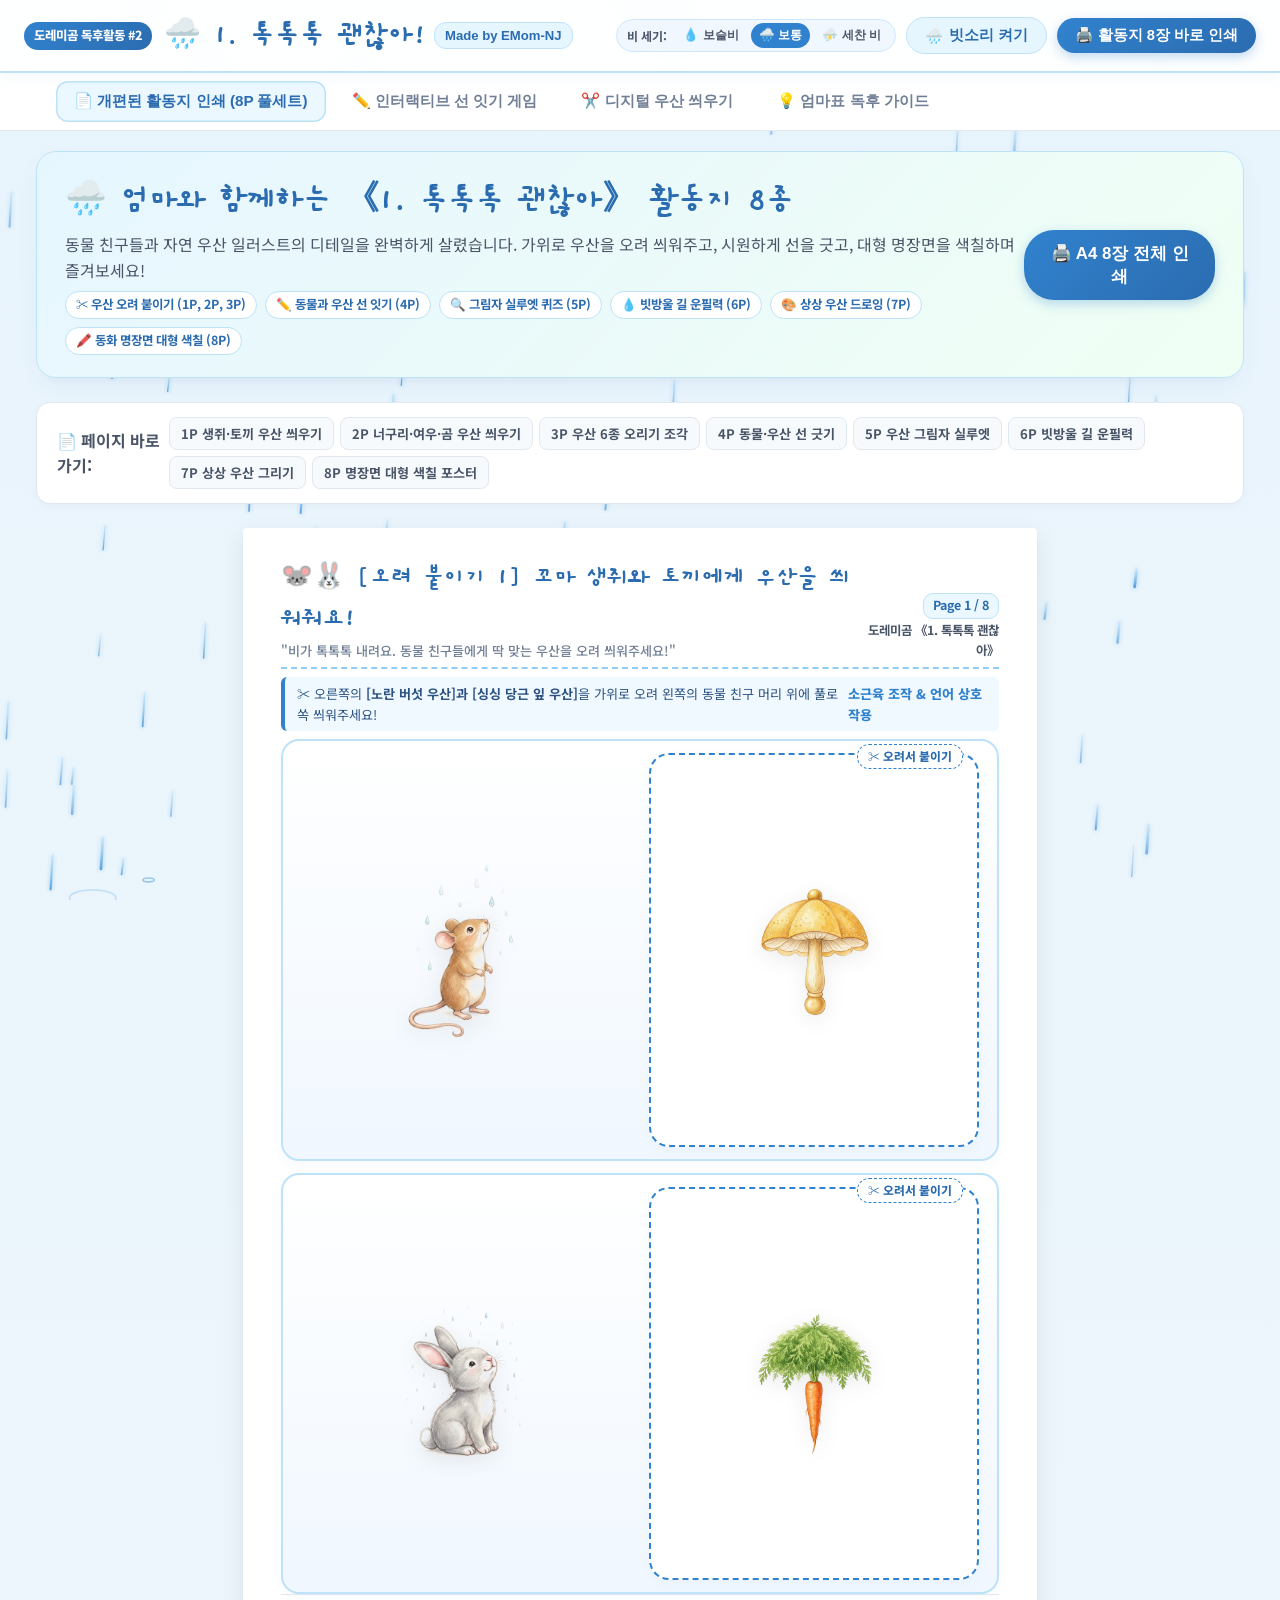
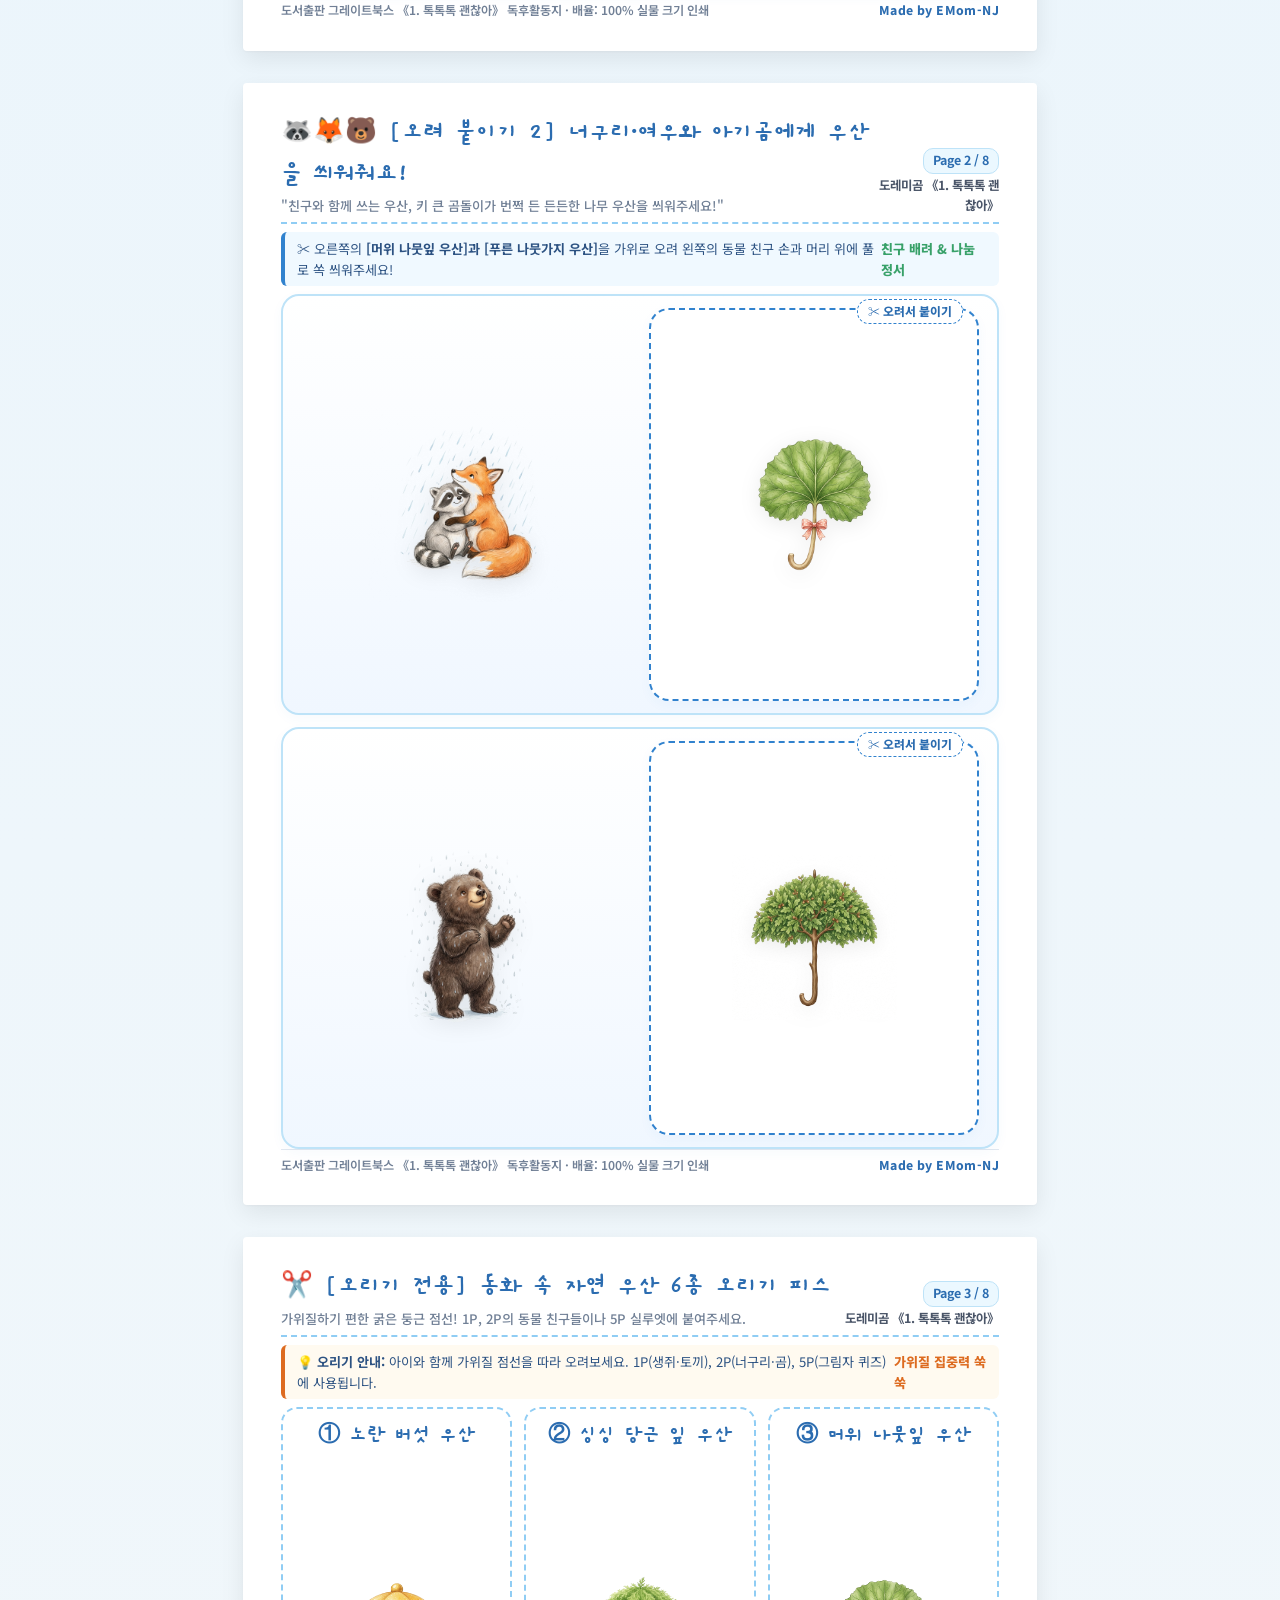
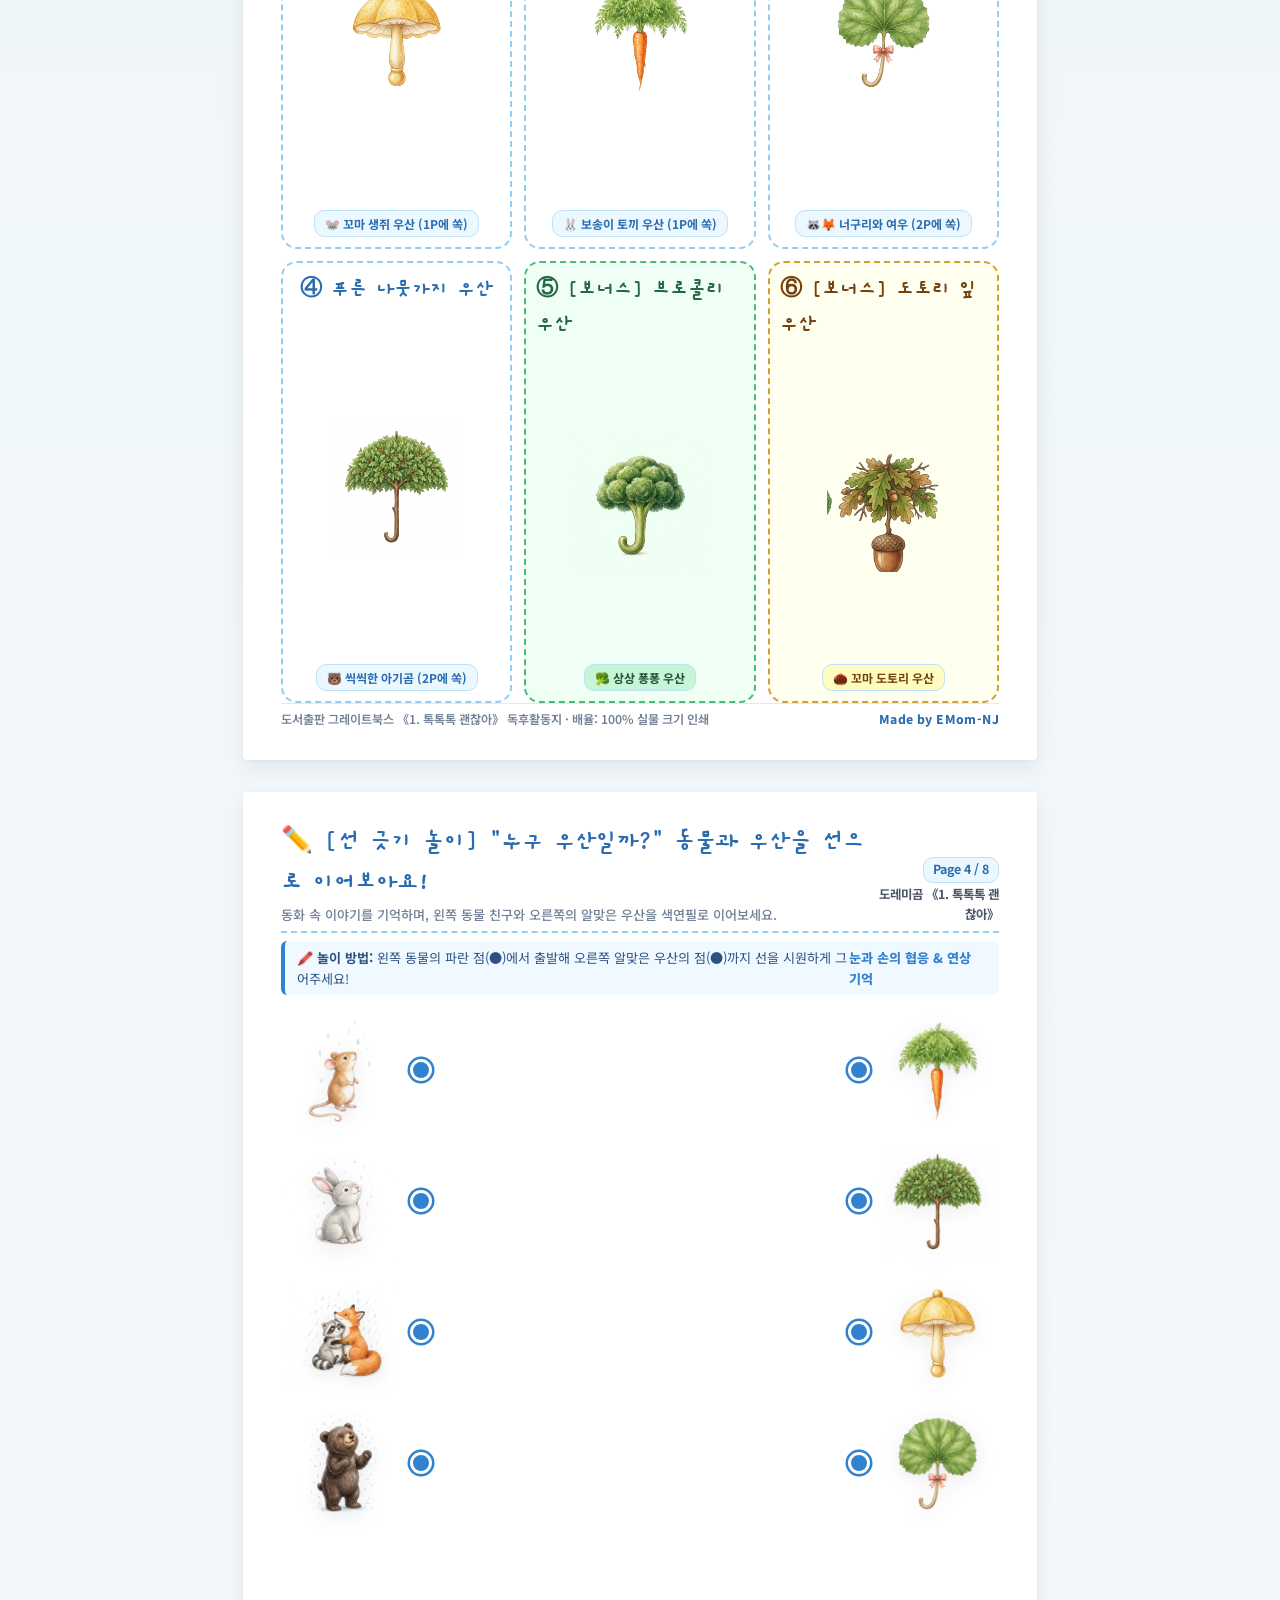
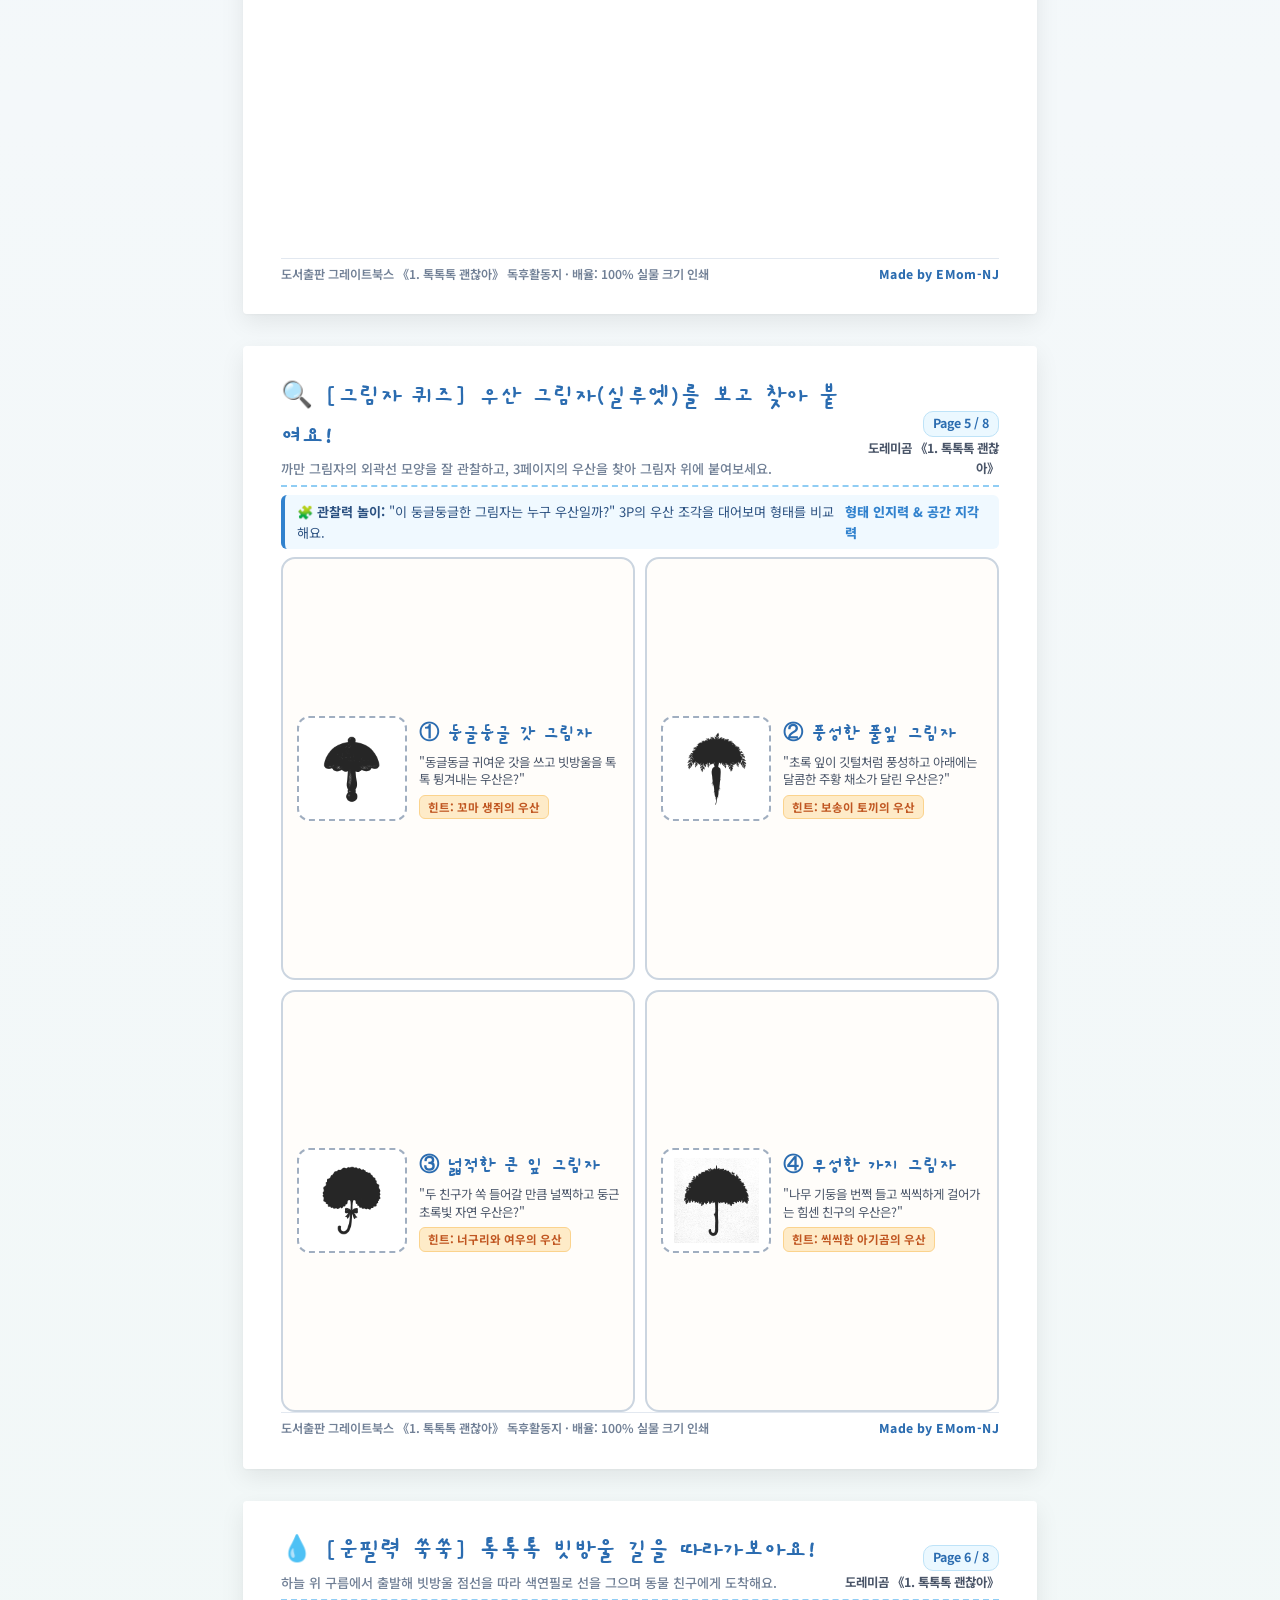
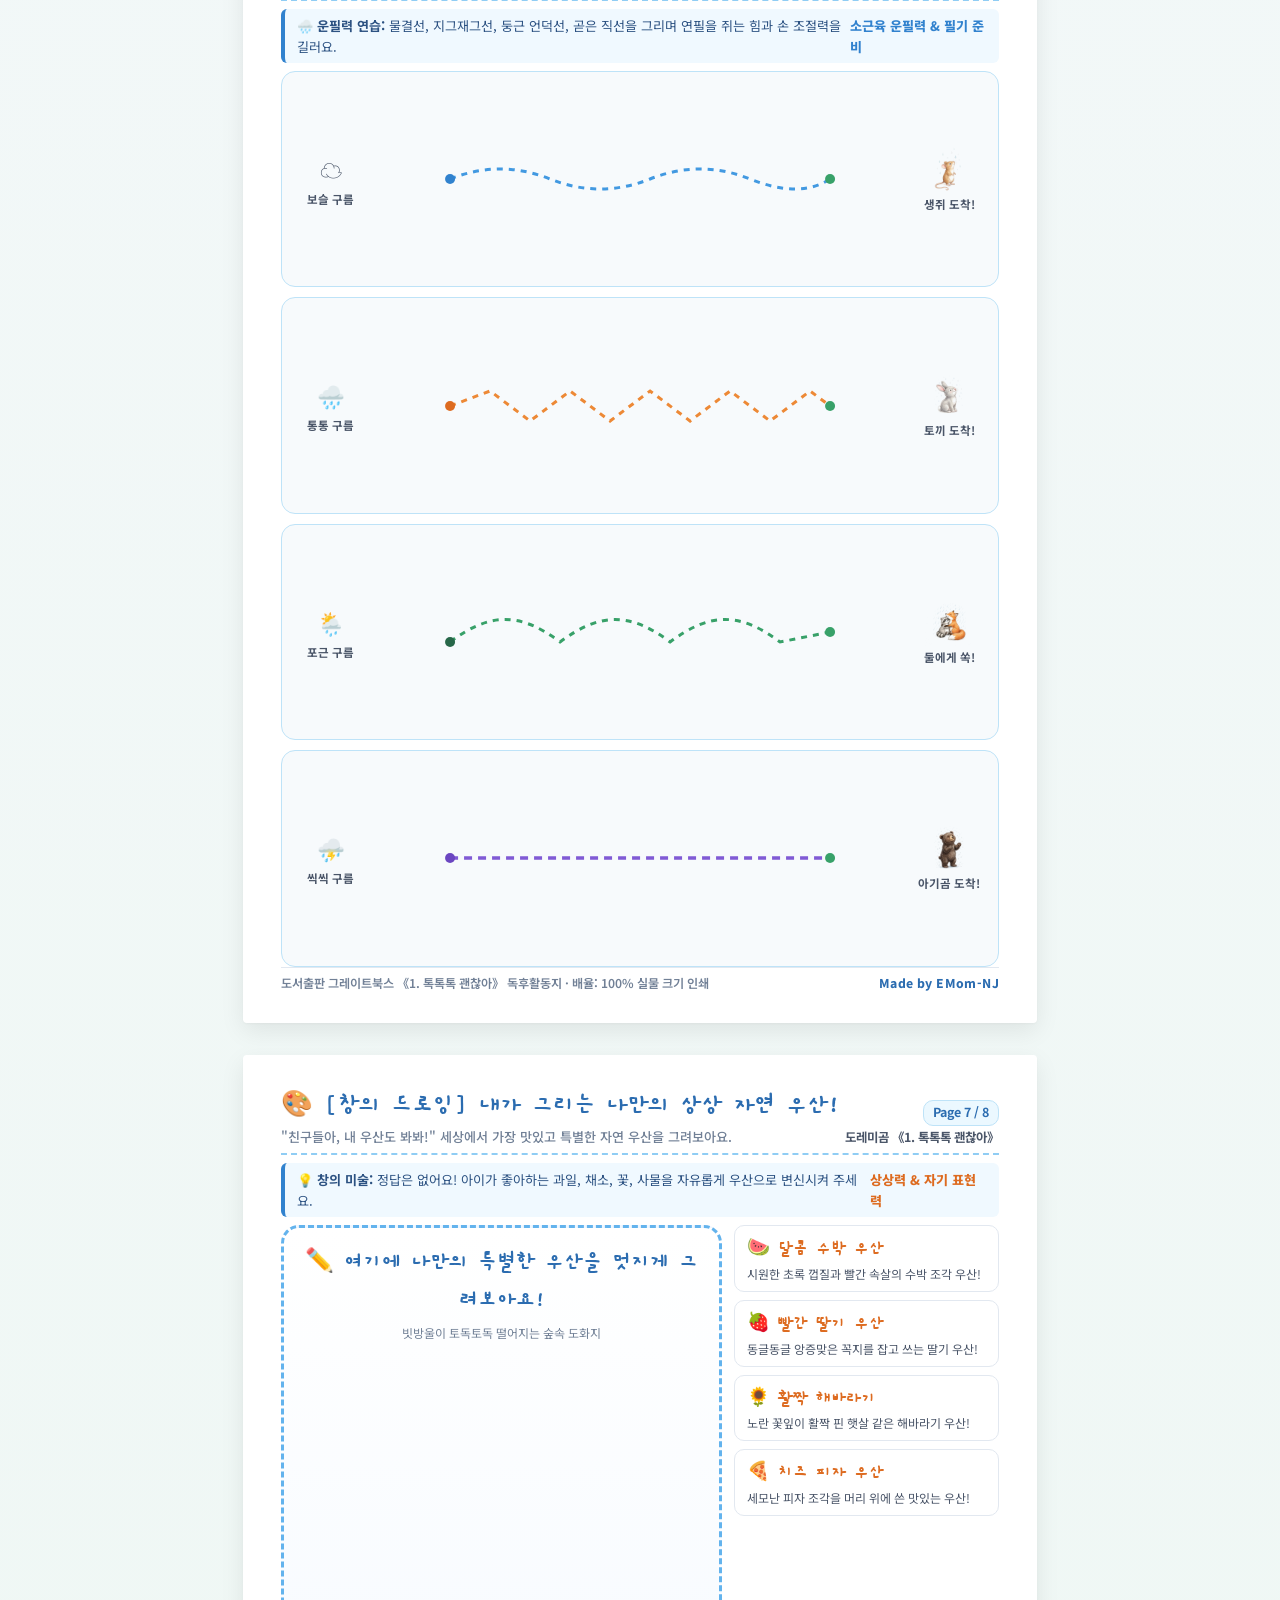
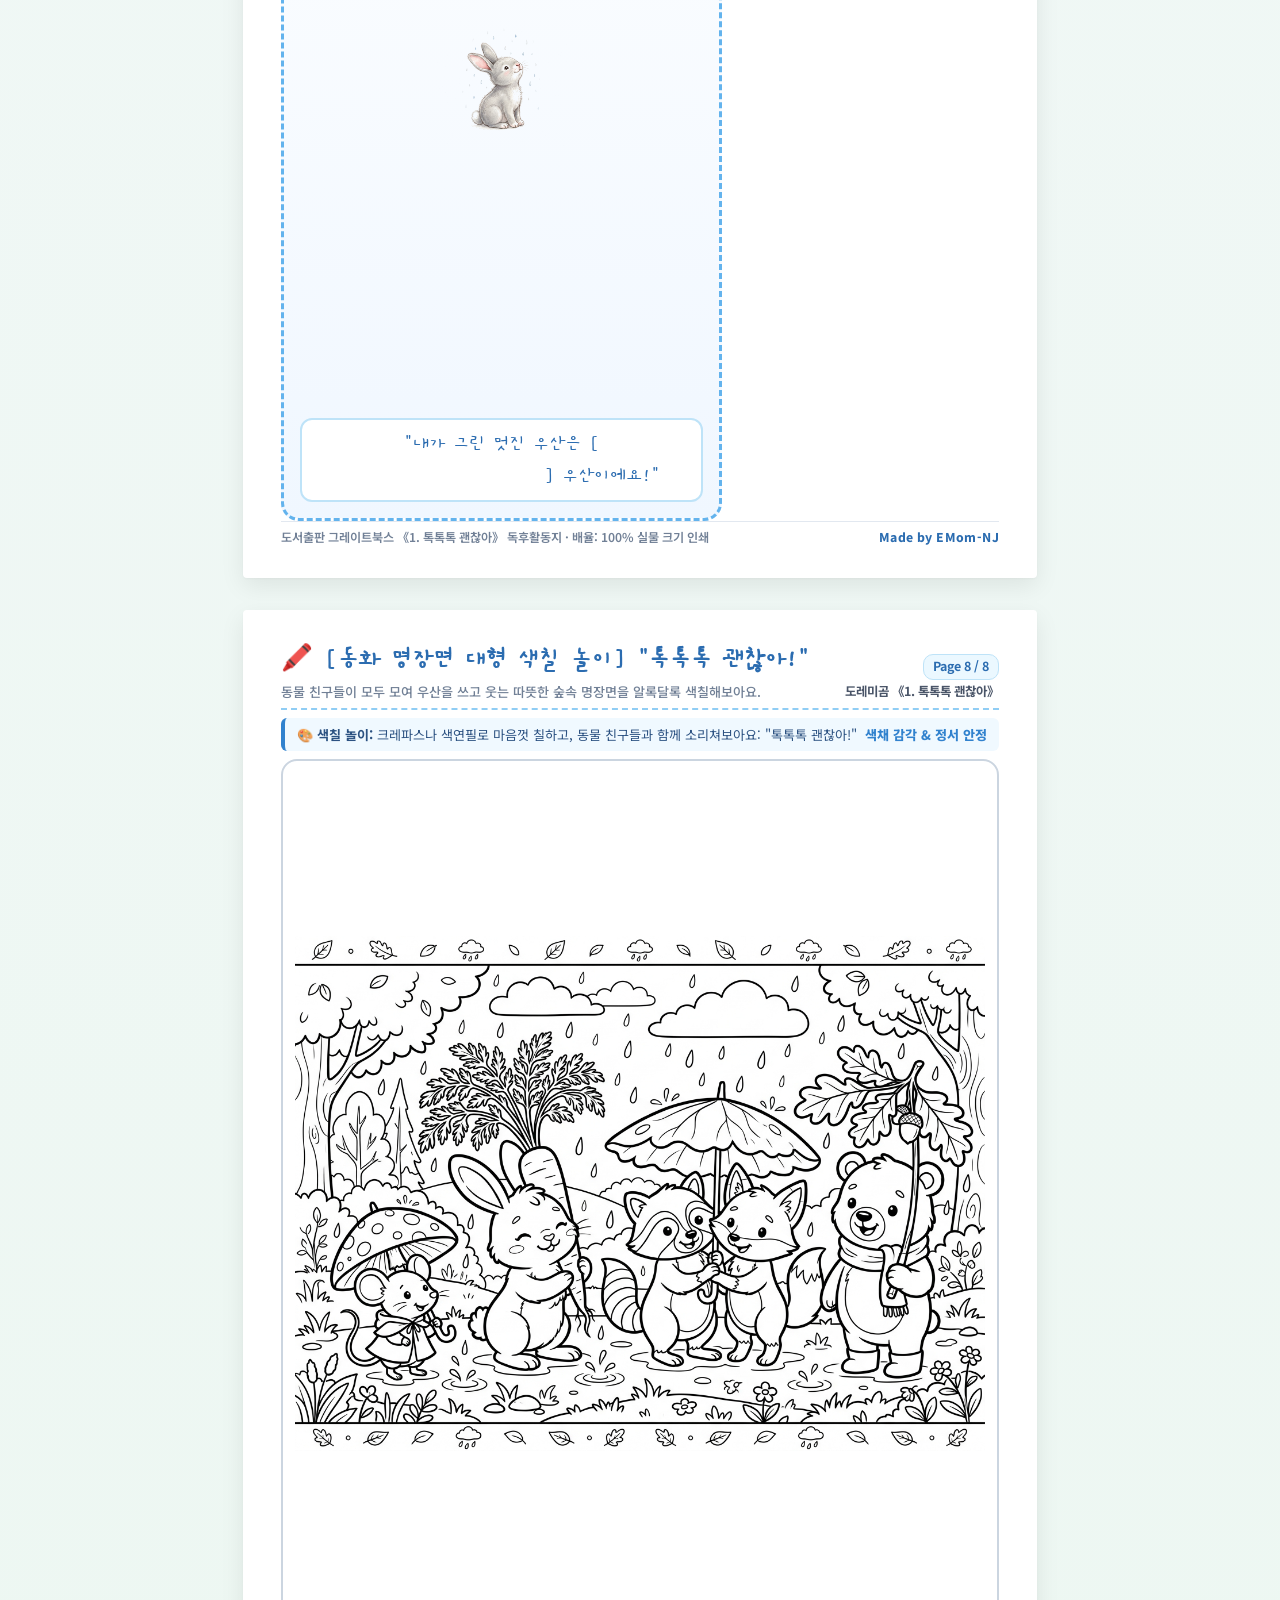
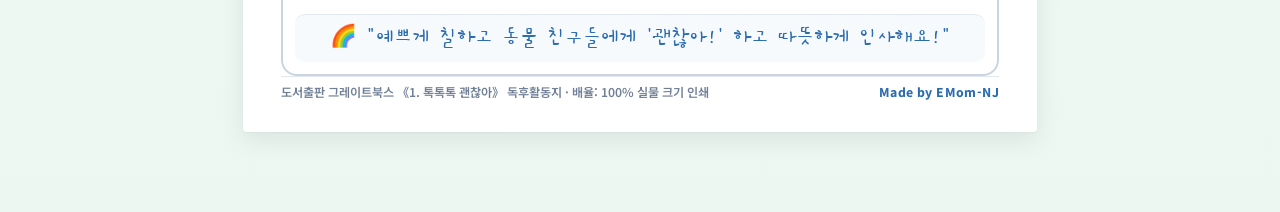
==== commit 59e4ad5d: "Add files via upload" ====
--- a/1_toktok/index.html
+++ b/1_toktok/index.html
@@ -45,16 +45,20 @@
   <nav class="nav-tabs-wrapper">
     <div class="nav-tabs">
       <button class="tab-btn active" data-tab="tab-print">
-        📄 개편된 활동지 인쇄 (8P 풀세트)
+        <span class="btn-text-full">📄 개편된 활동지 인쇄 (8P 풀세트)</span>
+        <span class="btn-text-short">📄 인쇄(8P)</span>
       </button>
       <button class="tab-btn" data-tab="tab-line-game">
-        ✏️ 인터랙티브 선 잇기 게임 (화면 체험)
+        <span class="btn-text-full">✏️ 인터랙티브 선 잇기 게임</span>
+        <span class="btn-text-short">✏️ 선 잇기</span>
       </button>
       <button class="tab-btn" data-tab="tab-paste-preview">
-        ✂️ 디지털 우산 씌우기 (오려 붙이기 체험)
+        <span class="btn-text-full">✂️ 디지털 우산 씌우기</span>
+        <span class="btn-text-short">✂️ 우산씌우기</span>
       </button>
       <button class="tab-btn" data-tab="tab-guide">
-        💡 엄마표 독후 가이드 (EMom-NJ)
+        <span class="btn-text-full">💡 엄마표 독후 가이드</span>
+        <span class="btn-text-short">💡 가이드</span>
       </button>
     </div>
   </nav>
--- a/1_toktok/style.css
+++ b/1_toktok/style.css
@@ -912,6 +912,194 @@
 }
 
 /* =========================================================
+   MOBILE RESPONSIVE (Option tabs compact, 활동지 maximized!)
+   ========================================================= */
+.btn-text-short {
+  display: none;
+}
+
+@media (max-width: 768px) {
+  header.app-header {
+    position: relative;
+    padding: 6px 10px;
+    box-shadow: none;
+    border-bottom: 1px solid #e2e8f0;
+  }
+  .brand-title {
+    font-size: 1.15rem;
+  }
+  .brand-badge, .brand-title span.author-tag, .rain-control-group {
+    display: none;
+  }
+  .header-actions {
+    gap: 6px;
+  }
+  .header-actions .btn {
+    padding: 5px 10px;
+    font-size: 0.78rem;
+  }
+  .nav-tabs-wrapper {
+    position: sticky;
+    top: 0;
+    z-index: 100;
+    box-shadow: 0 2px 8px rgba(0,0,0,0.06);
+  }
+  .nav-tabs {
+    padding: 4px 6px;
+    display: grid;
+    grid-template-columns: repeat(4, 1fr);
+    gap: 3px;
+  }
+  .tab-btn {
+    padding: 6px 2px;
+    font-size: 0.74rem;
+    white-space: nowrap;
+    text-align: center;
+    justify-content: center;
+  }
+  .btn-text-full {
+    display: none;
+  }
+  .btn-text-short {
+    display: inline;
+  }
+  .hero-banner {
+    display: none; /* Frees up ~120px on mobile so 활동지 is seen immediately! */
+  }
+  .print-controls-bar {
+    padding: 6px 8px;
+    gap: 6px;
+    margin-bottom: 12px;
+  }
+  .print-presets,
+  .print-scale-selector,
+  .paper-size-notice {
+    display: none; /* Hide heavy options on mobile screen */
+  }
+  .btn-print-big {
+    width: 100%;
+    justify-content: center;
+    padding: 8px 12px;
+    font-size: 0.82rem;
+  }
+  .page-jump-selector {
+    overflow-x: auto;
+    width: 100%;
+    flex-wrap: nowrap;
+    padding-bottom: 4px;
+  }
+  main.main-content {
+    padding: 8px 6px;
+    margin-top: 10px;
+  }
+  .a4-sheet {
+    width: 100% !important;
+    max-width: 100% !important;
+    min-height: auto !important;
+    padding: 10px 8px !important;
+    margin-bottom: 16px;
+    border-radius: 10px;
+    box-shadow: 0 4px 16px rgba(0,0,0,0.06);
+    box-sizing: border-box;
+    overflow: hidden;
+  }
+  .sheet-title-group h3 {
+    font-size: 0.95rem;
+  }
+  .sheet-title-group .subtext,
+  .sheet-meta-badge {
+    display: none;
+  }
+  .instruction-strip {
+    padding: 5px 8px;
+    font-size: 0.72rem;
+    flex-direction: column;
+    gap: 2px;
+    margin-bottom: 8px;
+  }
+  .paste-dual-grid {
+    display: flex;
+    flex-direction: column;
+    gap: 10px;
+  }
+  .paste-animal-card {
+    padding: 8px;
+    gap: 8px;
+  }
+  .paste-animal-visual img {
+    max-height: 120px;
+  }
+  .paste-cut-piece {
+    min-height: 110px;
+    padding: 6px;
+  }
+  .paste-cut-piece img.cut-piece-img {
+    max-height: 95px;
+  }
+  .cutout-pieces-grid {
+    grid-template-columns: repeat(2, 1fr);
+    gap: 8px;
+  }
+  .cut-umbrella-card img {
+    max-height: 85px;
+  }
+  .cut-umbrella-card h4 {
+    font-size: 1.05rem;
+  }
+  .line-matching-sheet-layout {
+    gap: 6px;
+    padding: 4px;
+  }
+  .matching-col {
+    width: 95px;
+  }
+  .match-item-card-clean img {
+    max-height: 55px;
+  }
+  .silhouette-grid {
+    grid-template-columns: 1fr;
+    gap: 8px;
+  }
+  .silhouette-visual-box {
+    height: 75px;
+  }
+  .silhouette-visual-box img {
+    max-height: 60px;
+  }
+  .path-tracing-container {
+    gap: 6px;
+  }
+  .trace-row {
+    padding: 4px 6px;
+    gap: 6px;
+    grid-template-columns: 45px 1fr 45px;
+  }
+  .trace-start img, .trace-end img {
+    height: 32px;
+  }
+  .creative-drawing-layout {
+    grid-template-columns: 1fr;
+    gap: 10px;
+  }
+  .drawing-canvas-board {
+    min-height: 200px;
+  }
+  .coloring-sheet-container {
+    min-height: 220px;
+  }
+  .coloring-sheet-container img {
+    max-height: 200px;
+  }
+  .sheet-footer {
+    font-size: 0.65rem;
+  }
+  .game-layout {
+    grid-template-columns: 1fr;
+    gap: 12px;
+  }
+}
+
+/* =========================================================
    PRINT STYLES
    ========================================================= */
 @media print {
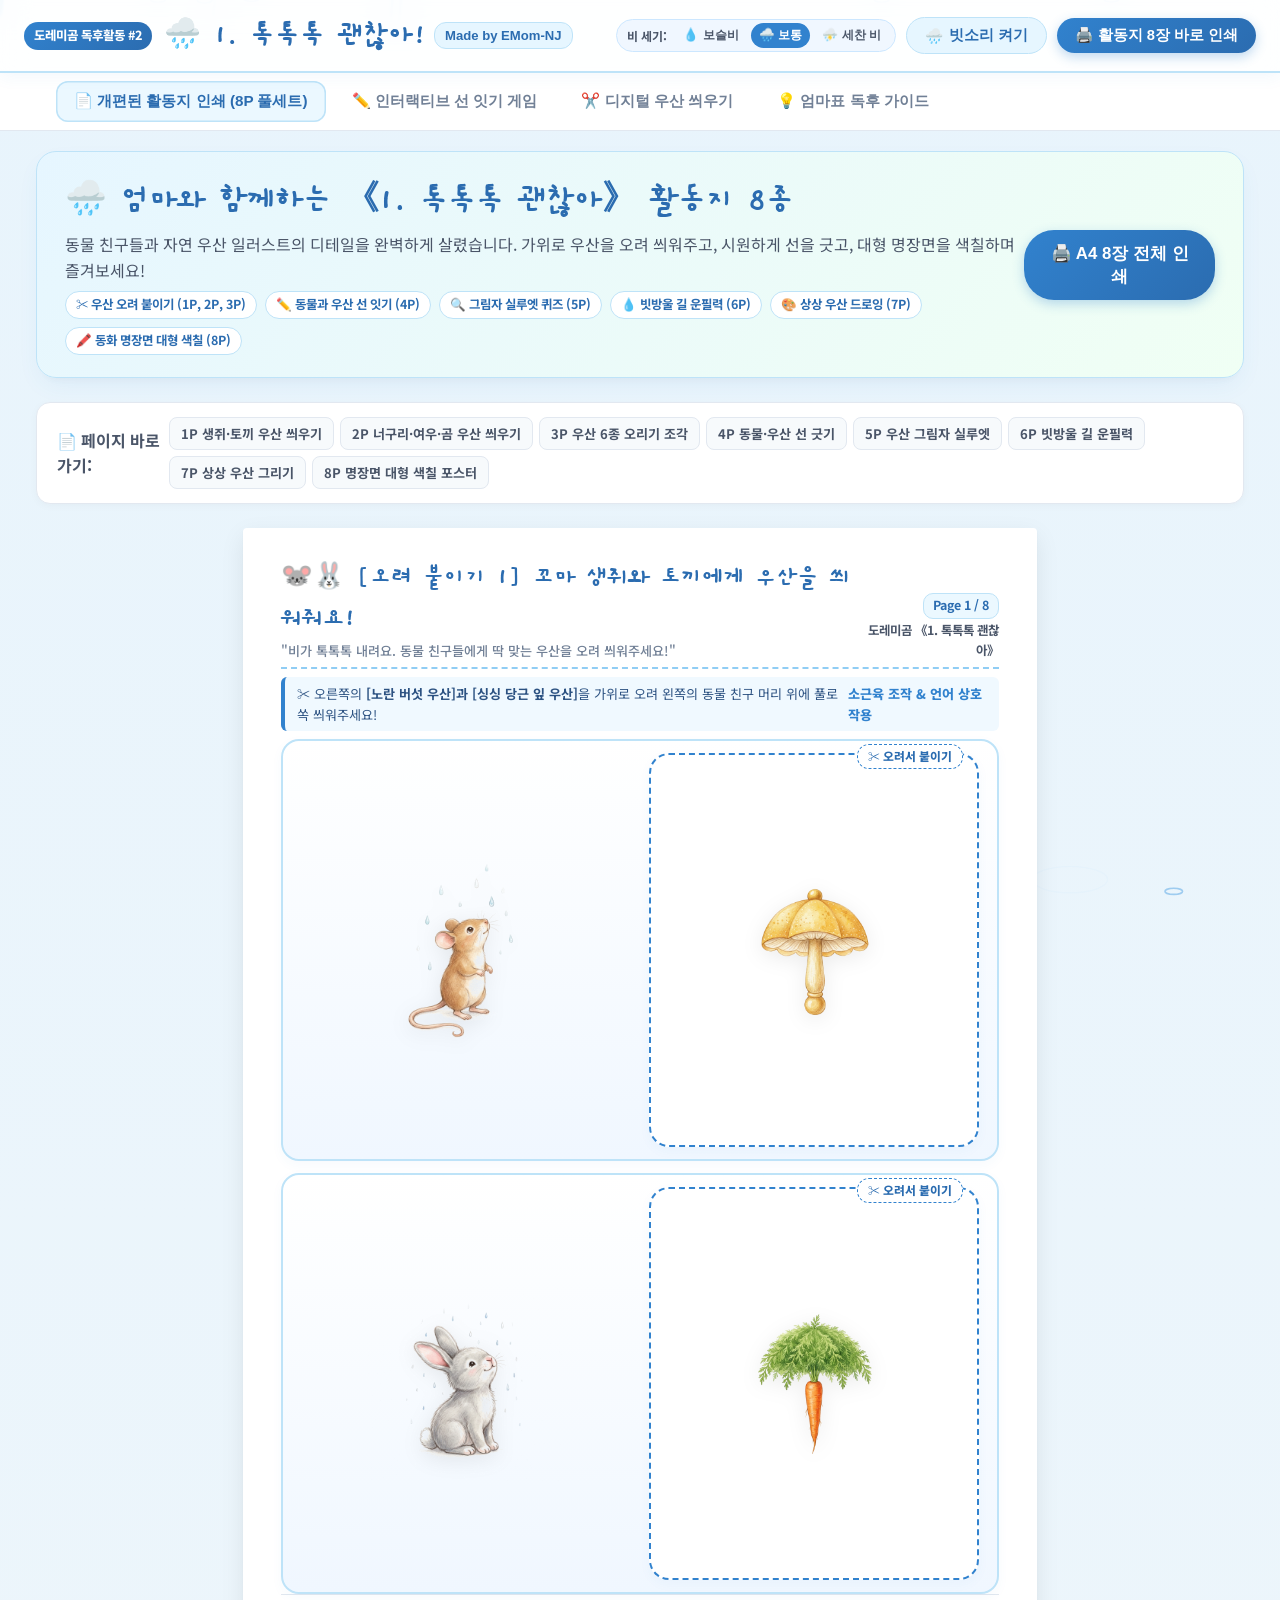
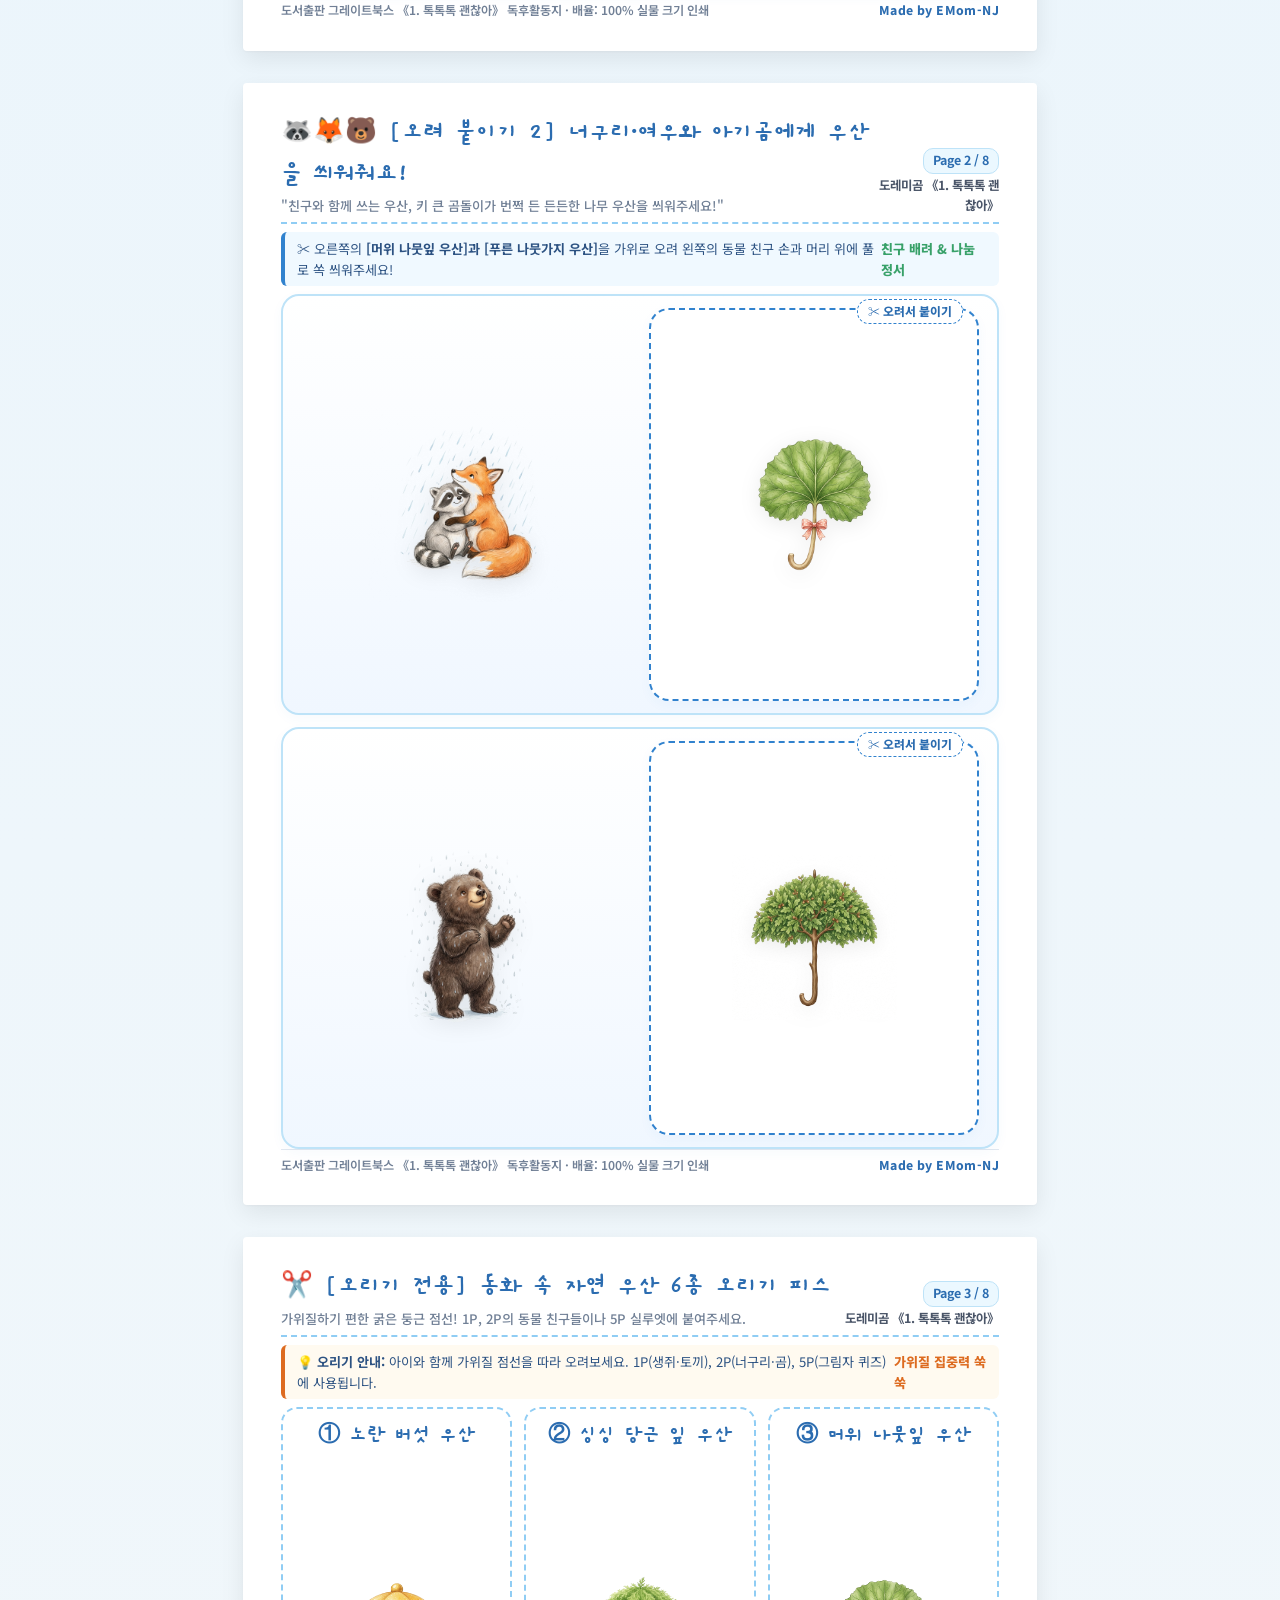
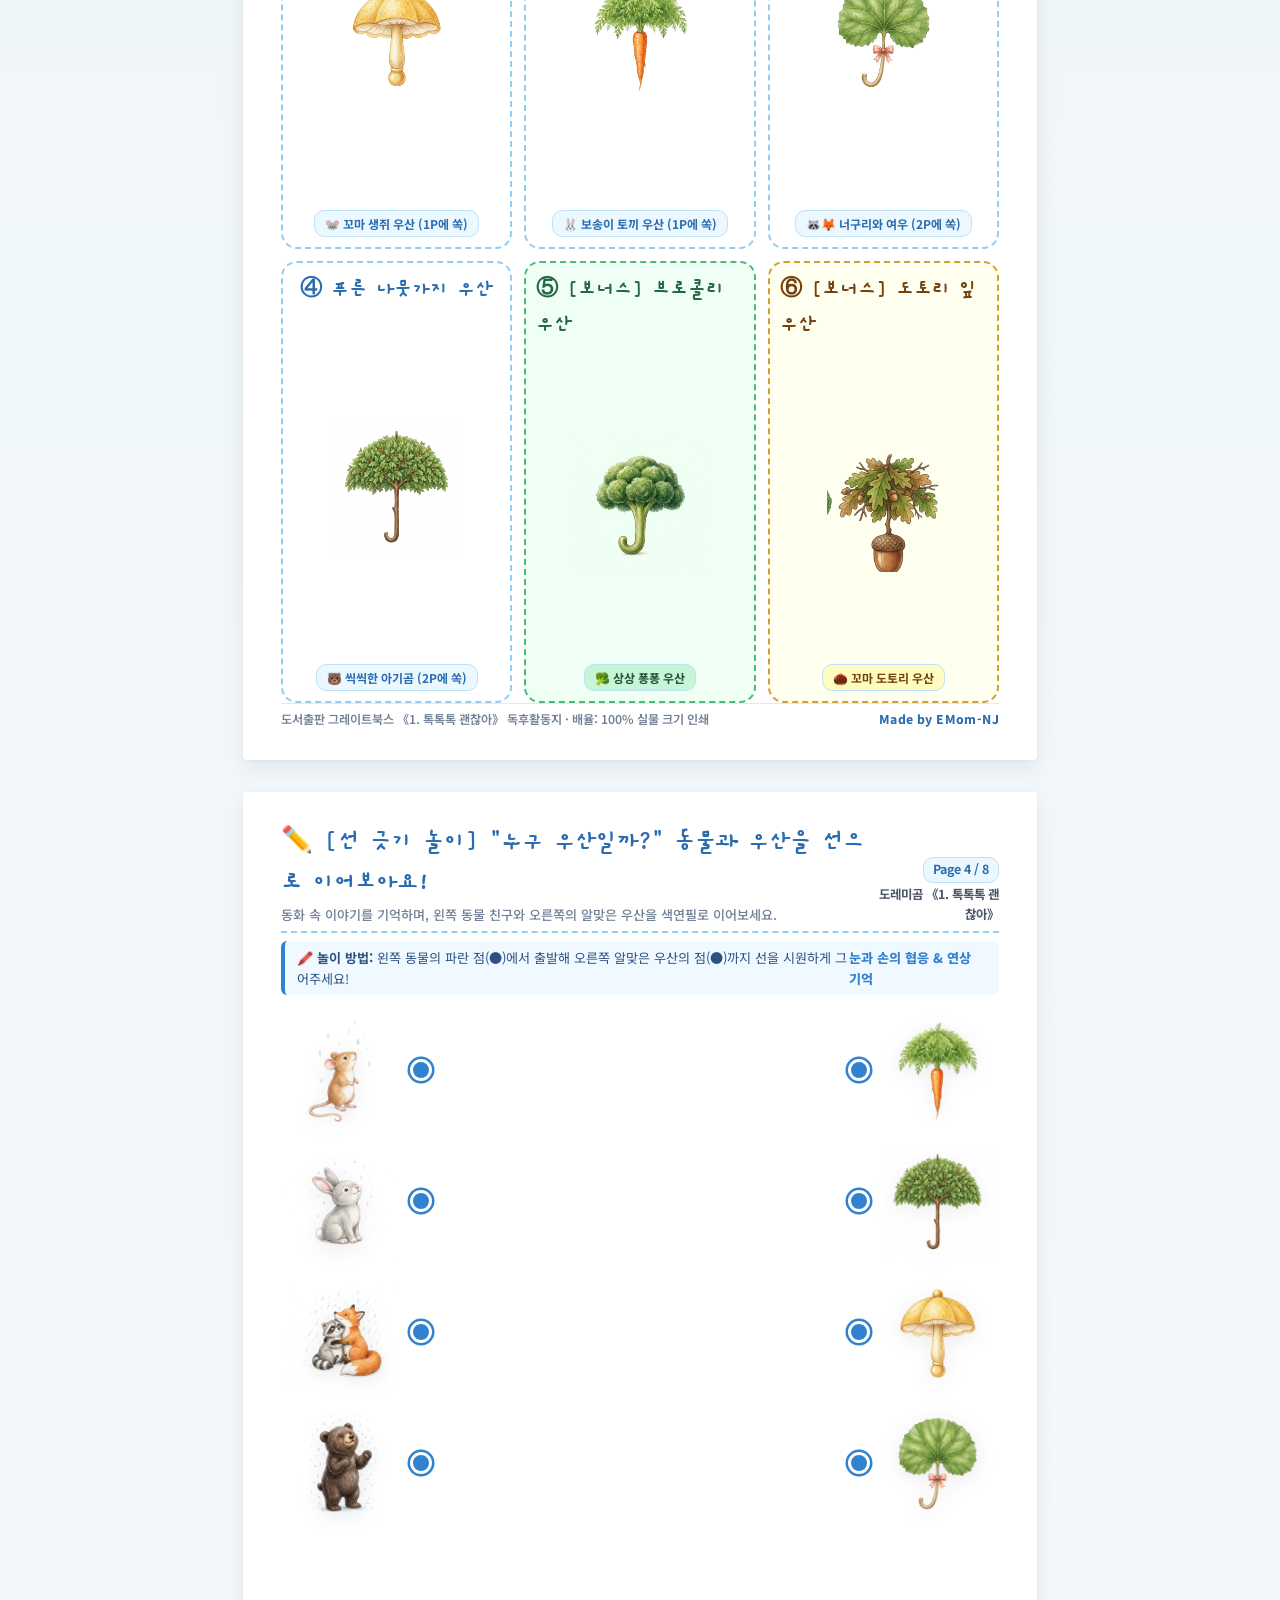
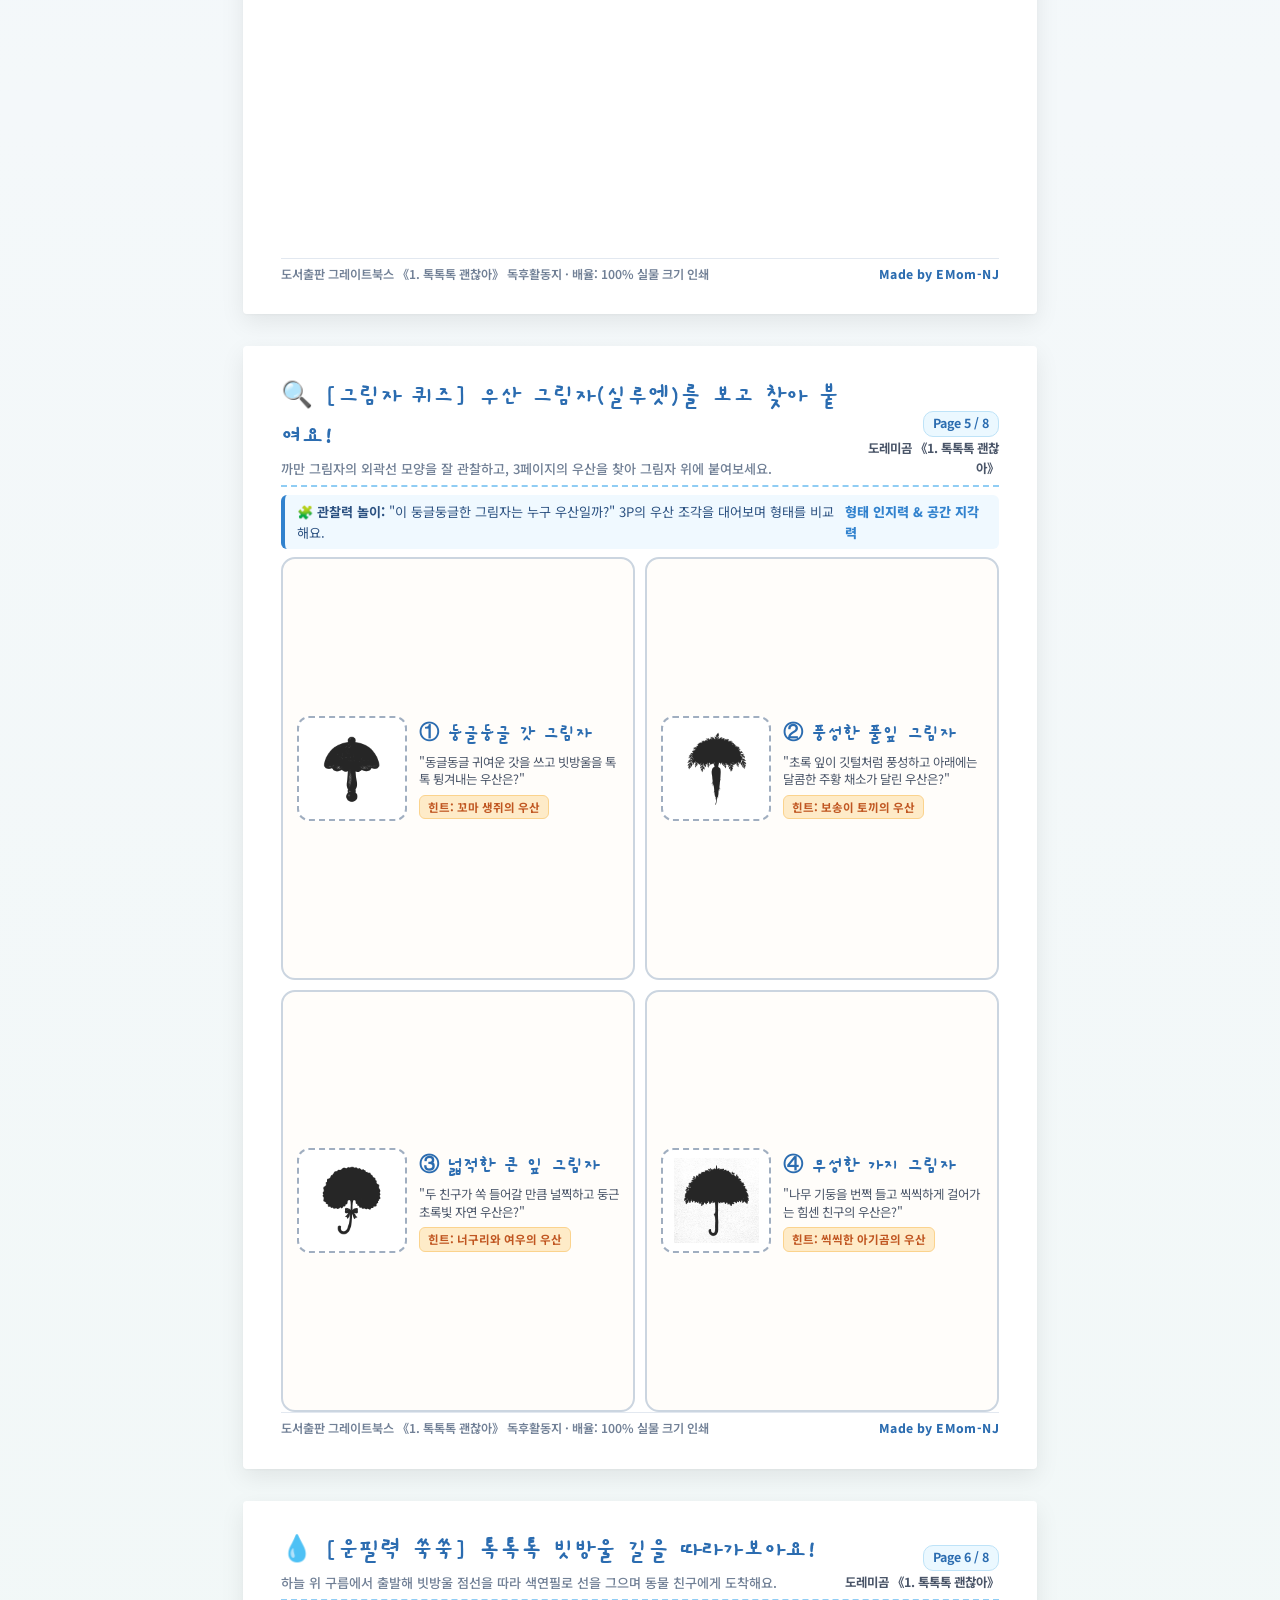
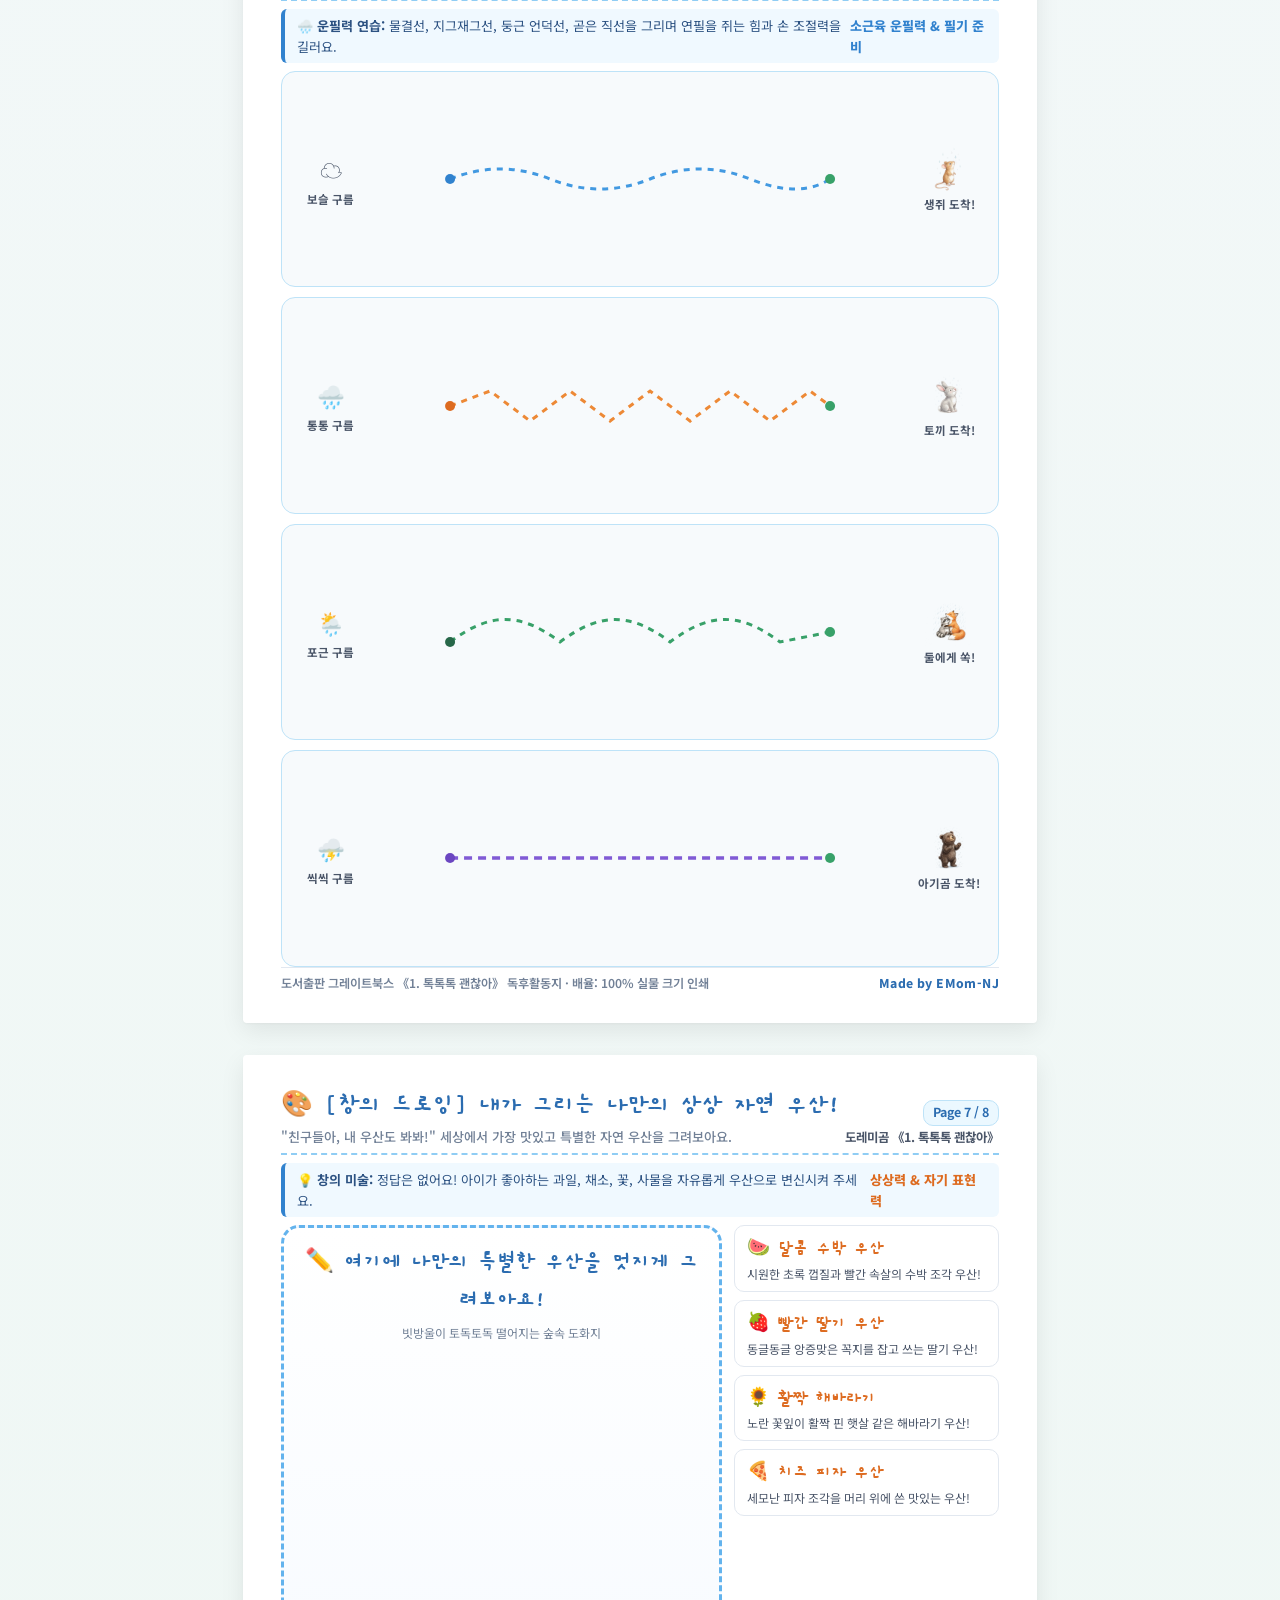
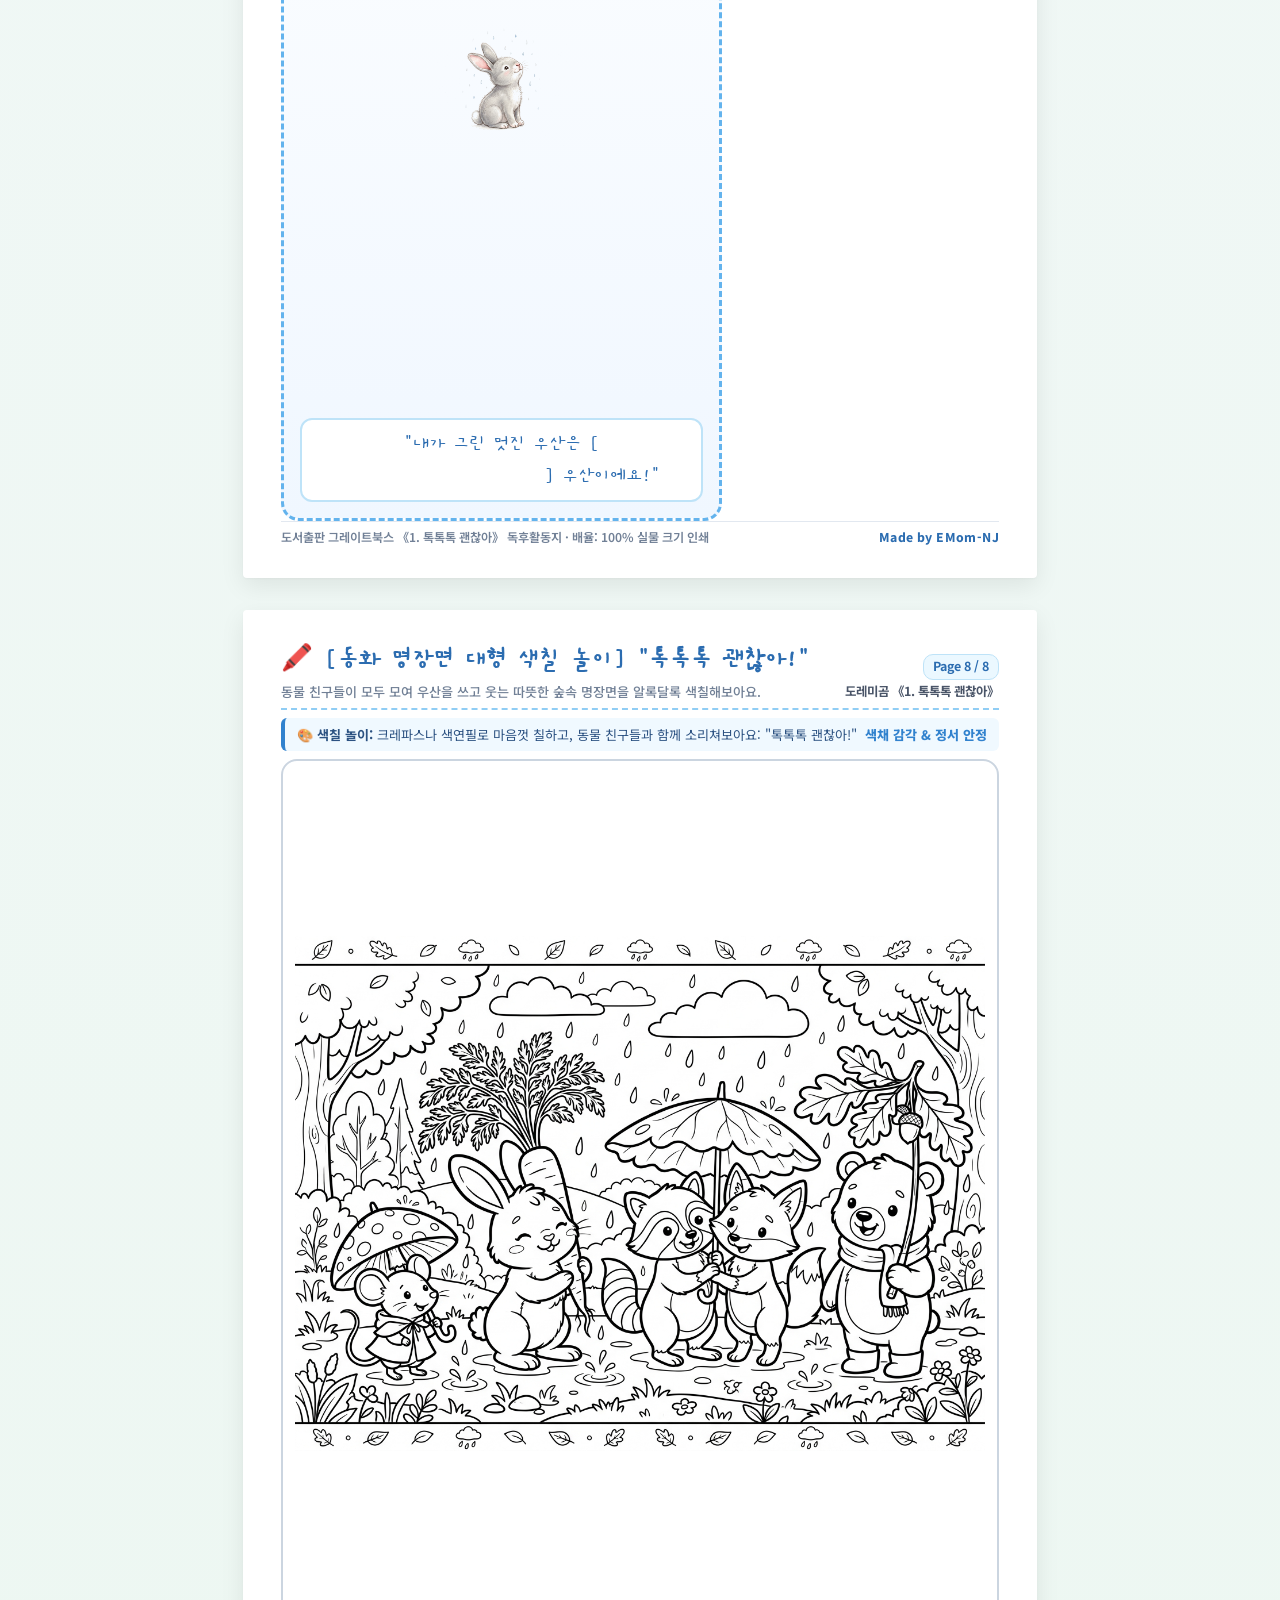
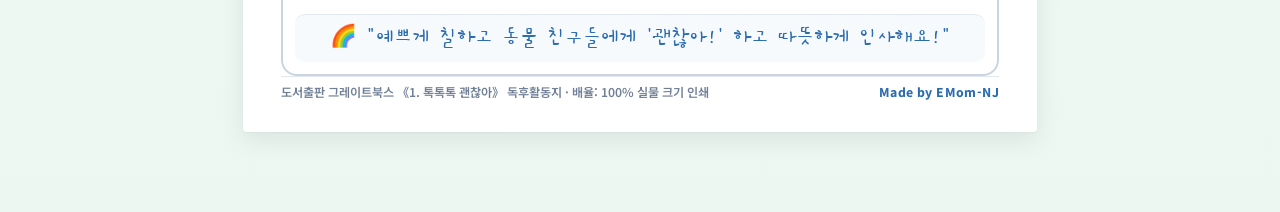
==== commit c2ff0db2: "Add files via upload" ====
--- a/1_toktok/index.html
+++ b/1_toktok/index.html
@@ -43,6 +43,14 @@
 
   <!-- Top Navigation Tabs -->
   <nav class="nav-tabs-wrapper">
+    <div class="mobile-action-bar no-print">
+      <button onclick="window.print()" class="btn-m-action btn-m-print">
+        <span>🖨️</span> A4 8장 바로 인쇄
+      </button>
+      <button id="mobileAudioBtn" class="btn-m-action btn-m-audio" onclick="document.getElementById('audioToggleBtn').click()">
+        <span id="mobileAudioIcon">🌧️</span> <span id="mobileAudioText">빗소리</span>
+      </button>
+    </div>
     <div class="nav-tabs">
       <button class="tab-btn active" data-tab="tab-print">
         <span class="btn-text-full">📄 개편된 활동지 인쇄 (8P 풀세트)</span>
--- a/1_toktok/style.css
+++ b/1_toktok/style.css
@@ -914,42 +914,77 @@
 /* =========================================================
    MOBILE RESPONSIVE (Option tabs compact, 활동지 maximized!)
    ========================================================= */
-.btn-text-short {
+.btn-text-short,
+.mobile-action-bar {
   display: none;
 }
 
 @media (max-width: 768px) {
+  /* Hide the massive desktop header on mobile completely */
   header.app-header {
-    position: relative;
-    padding: 6px 10px;
-    box-shadow: none;
-    border-bottom: 1px solid #e2e8f0;
-  }
-  .brand-title {
-    font-size: 1.15rem;
-  }
-  .brand-badge, .brand-title span.author-tag, .rain-control-group {
-    display: none;
-  }
-  .header-actions {
-    gap: 6px;
-  }
-  .header-actions .btn {
-    padding: 5px 10px;
-    font-size: 0.78rem;
-  }
+    display: none !important;
+  }
+
   .nav-tabs-wrapper {
     position: sticky;
     top: 0;
     z-index: 100;
+    background: #fff;
     box-shadow: 0 2px 8px rgba(0,0,0,0.06);
   }
+
+  .mobile-action-bar {
+    display: flex;
+    align-items: center;
+    justify-content: space-between;
+    padding: 5px 8px;
+    background: linear-gradient(135deg, #f0f9ff 0%, #e0f2fe 100%);
+    border-bottom: 1px solid #bae6fd;
+    gap: 8px;
+  }
+
+  .btn-m-action {
+    display: inline-flex;
+    align-items: center;
+    gap: 5px;
+    font-family: inherit;
+    font-size: 0.78rem;
+    font-weight: 700;
+    padding: 6px 14px;
+    border-radius: 20px;
+    border: none;
+    cursor: pointer;
+    transition: all 0.2s;
+  }
+
+  .btn-m-print {
+    background: linear-gradient(135deg, #0284c7 0%, #0369a1 100%);
+    color: #fff;
+    box-shadow: 0 2px 6px rgba(2, 132, 199, 0.3);
+    flex: 1;
+    justify-content: center;
+  }
+
+  .btn-m-audio {
+    background: #fff;
+    color: #0284c7;
+    border: 1.5px solid #7dd3fc;
+    padding: 5px 12px;
+  }
+
+  .btn-m-audio.active {
+    background: #0284c7;
+    color: #fff;
+  }
+
   .nav-tabs {
-    padding: 4px 6px;
+    padding: 3px 4px;
     display: grid;
     grid-template-columns: repeat(4, 1fr);
     gap: 3px;
-  }
+    background: #fff;
+  }
+
   .tab-btn {
     padding: 6px 2px;
     font-size: 0.74rem;
@@ -957,20 +992,20 @@
     text-align: center;
     justify-content: center;
   }
+
   .btn-text-full {
     display: none;
   }
+
   .btn-text-short {
     display: inline;
   }
-  .hero-banner {
-    display: none; /* Frees up ~120px on mobile so 활동지 is seen immediately! */
-  }
+
+  .hero-banner,
   .print-controls-bar {
-    padding: 6px 8px;
-    gap: 6px;
-    margin-bottom: 12px;
-  }
+    display: none !important; /* Hide on mobile so 활동지 is seen immediately! */
+  }
+
   .print-presets,
   .print-scale-selector,
   .paper-size-notice {
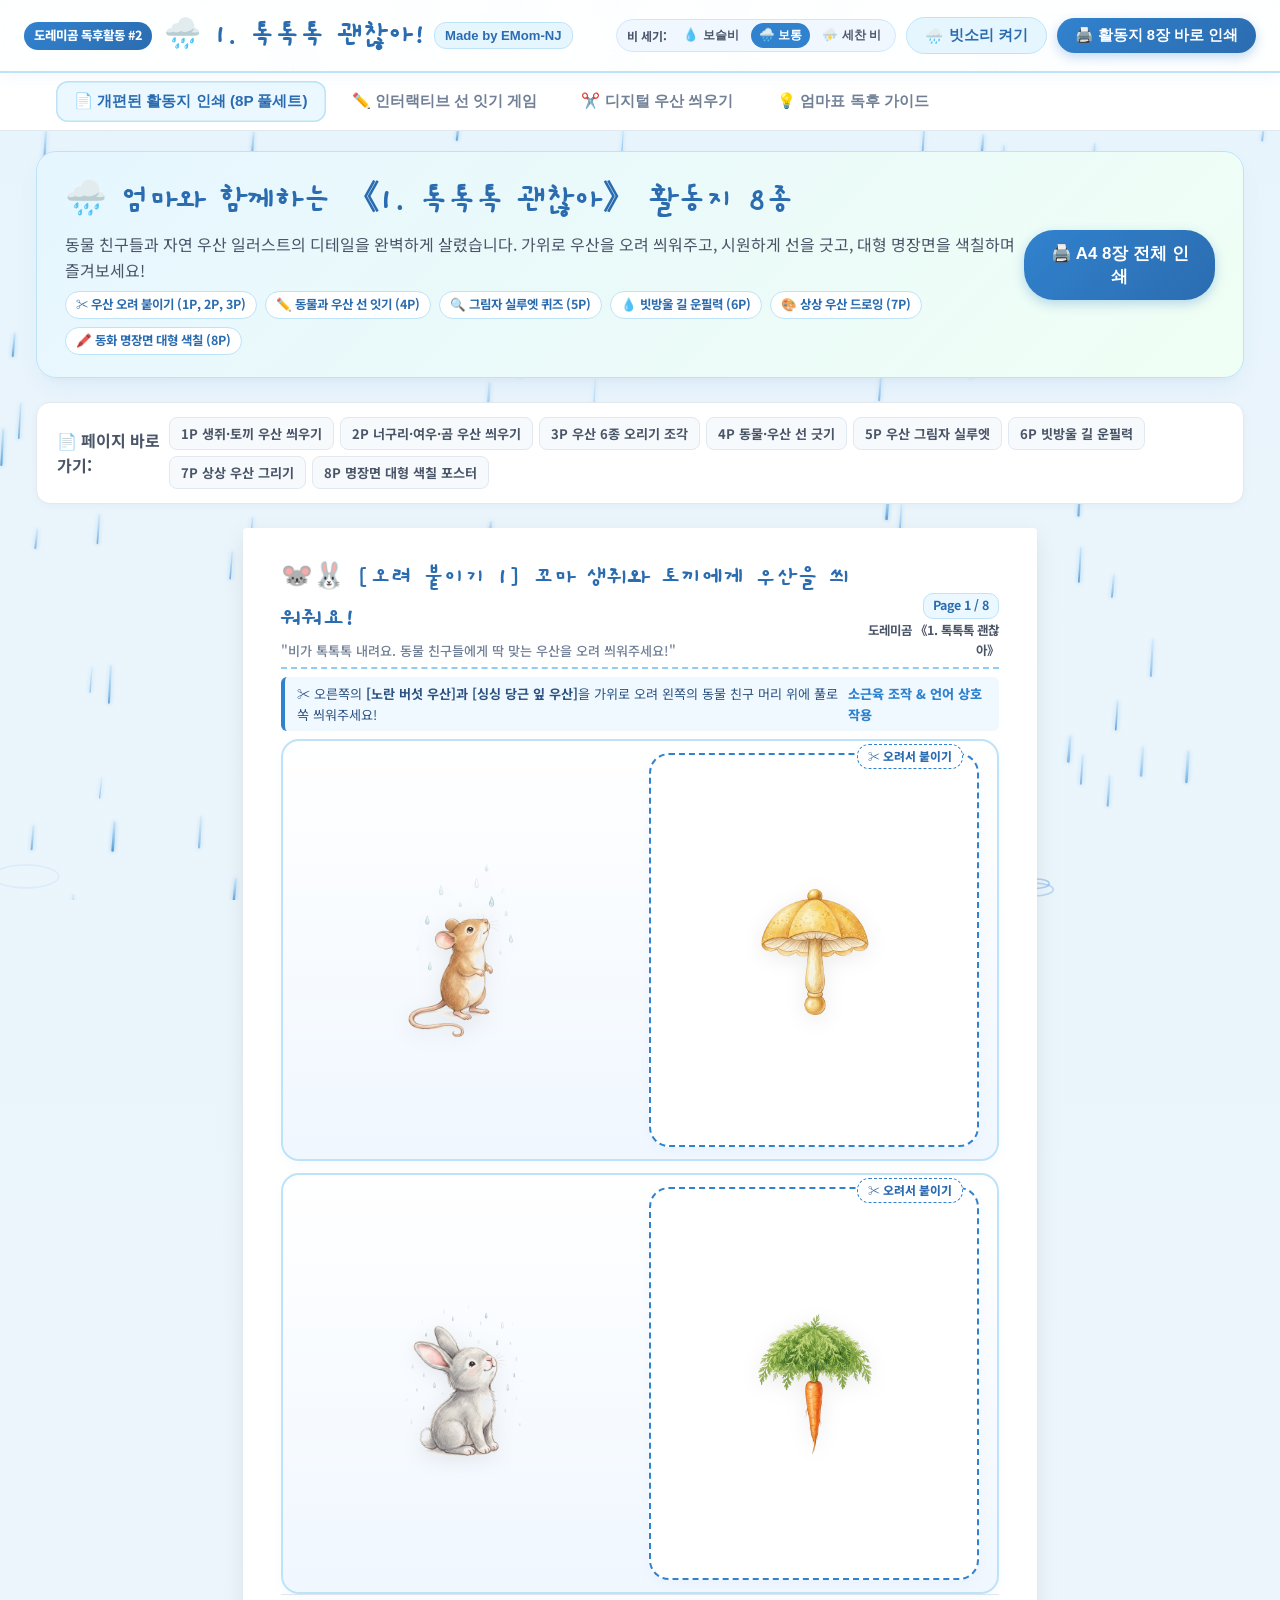
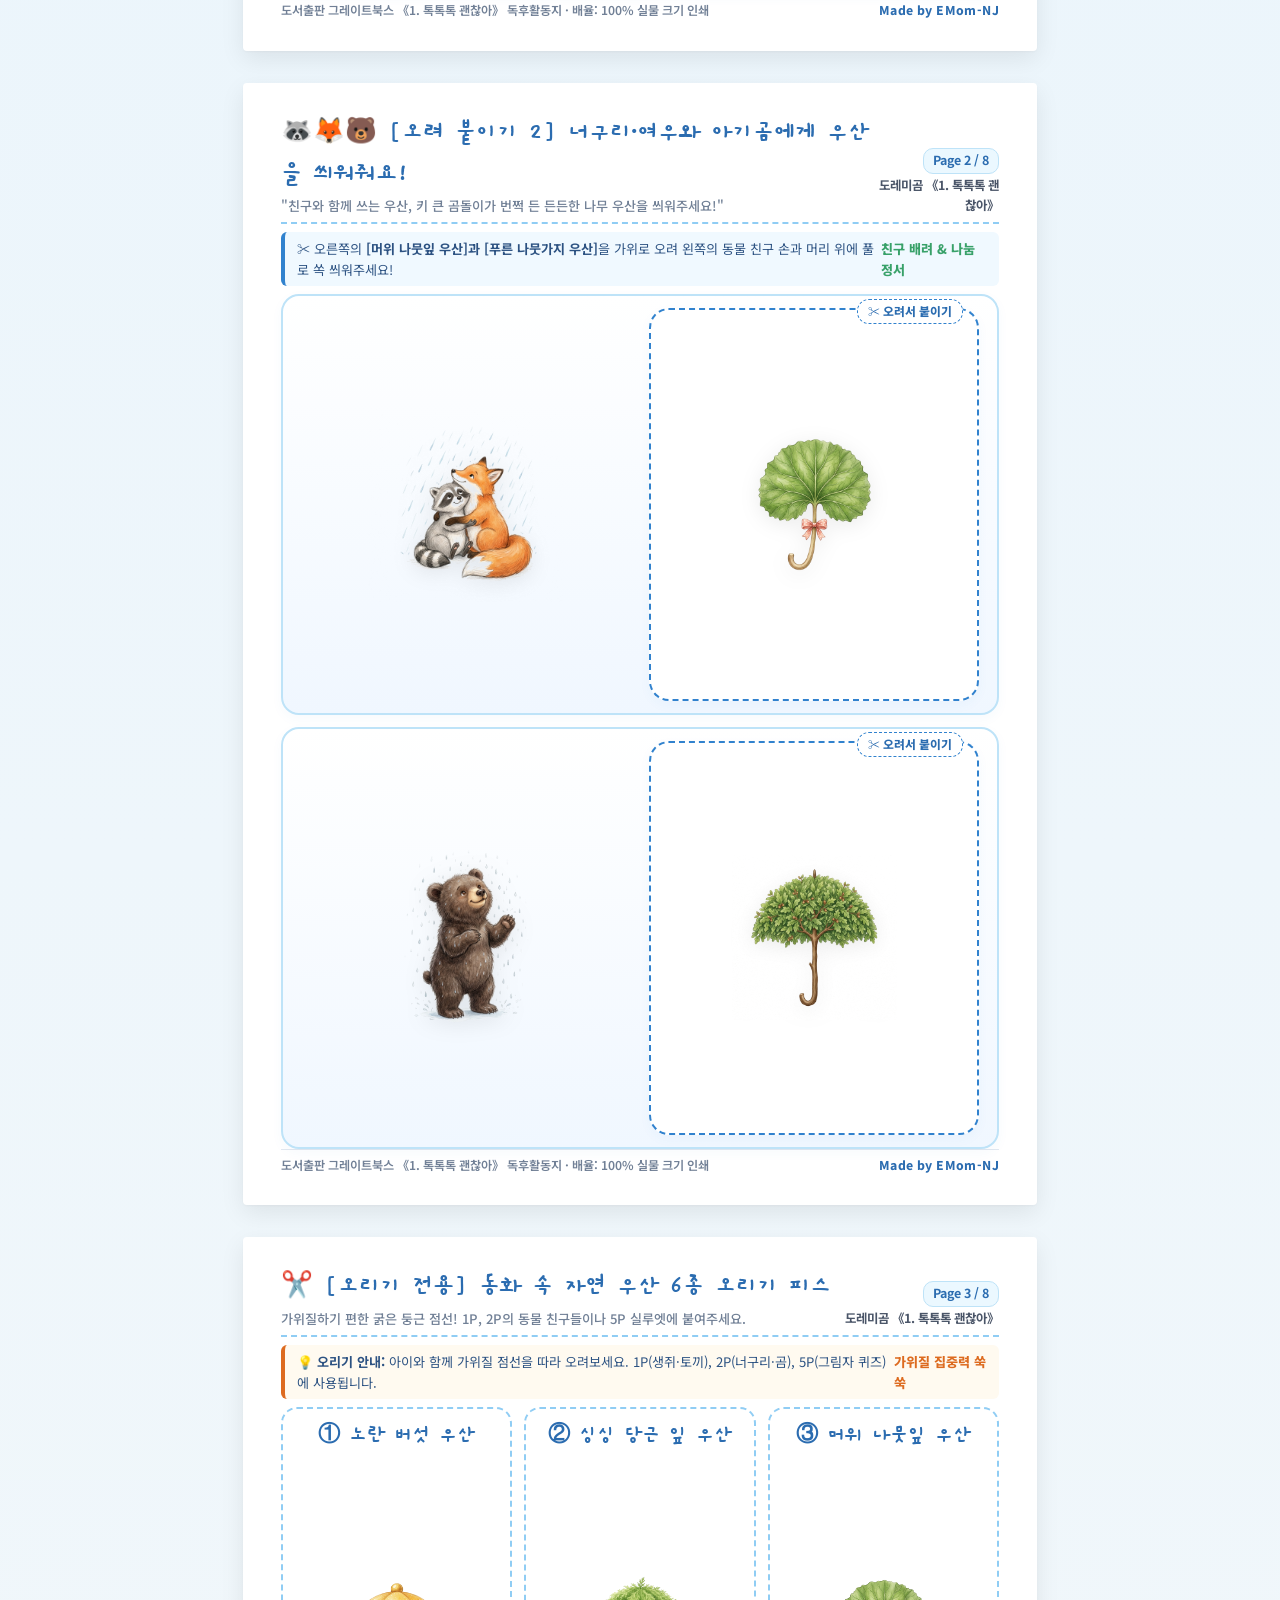
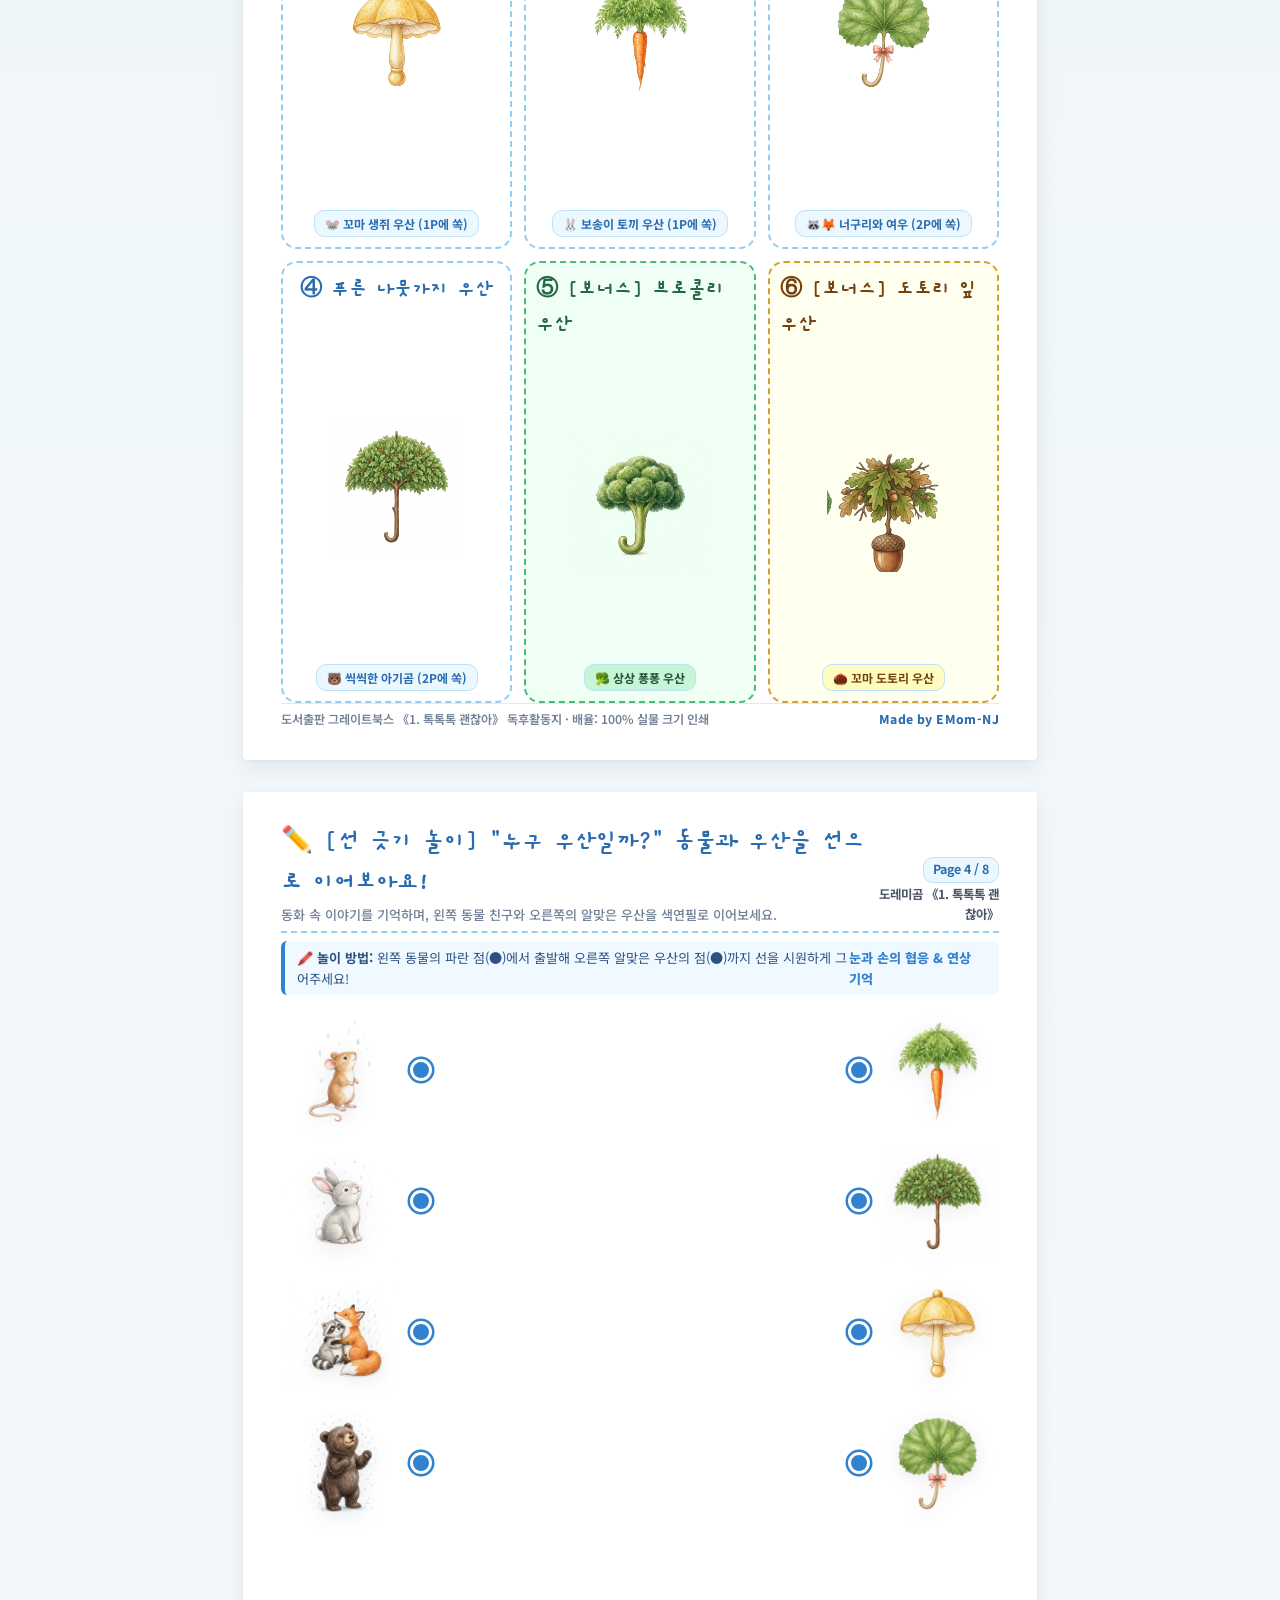
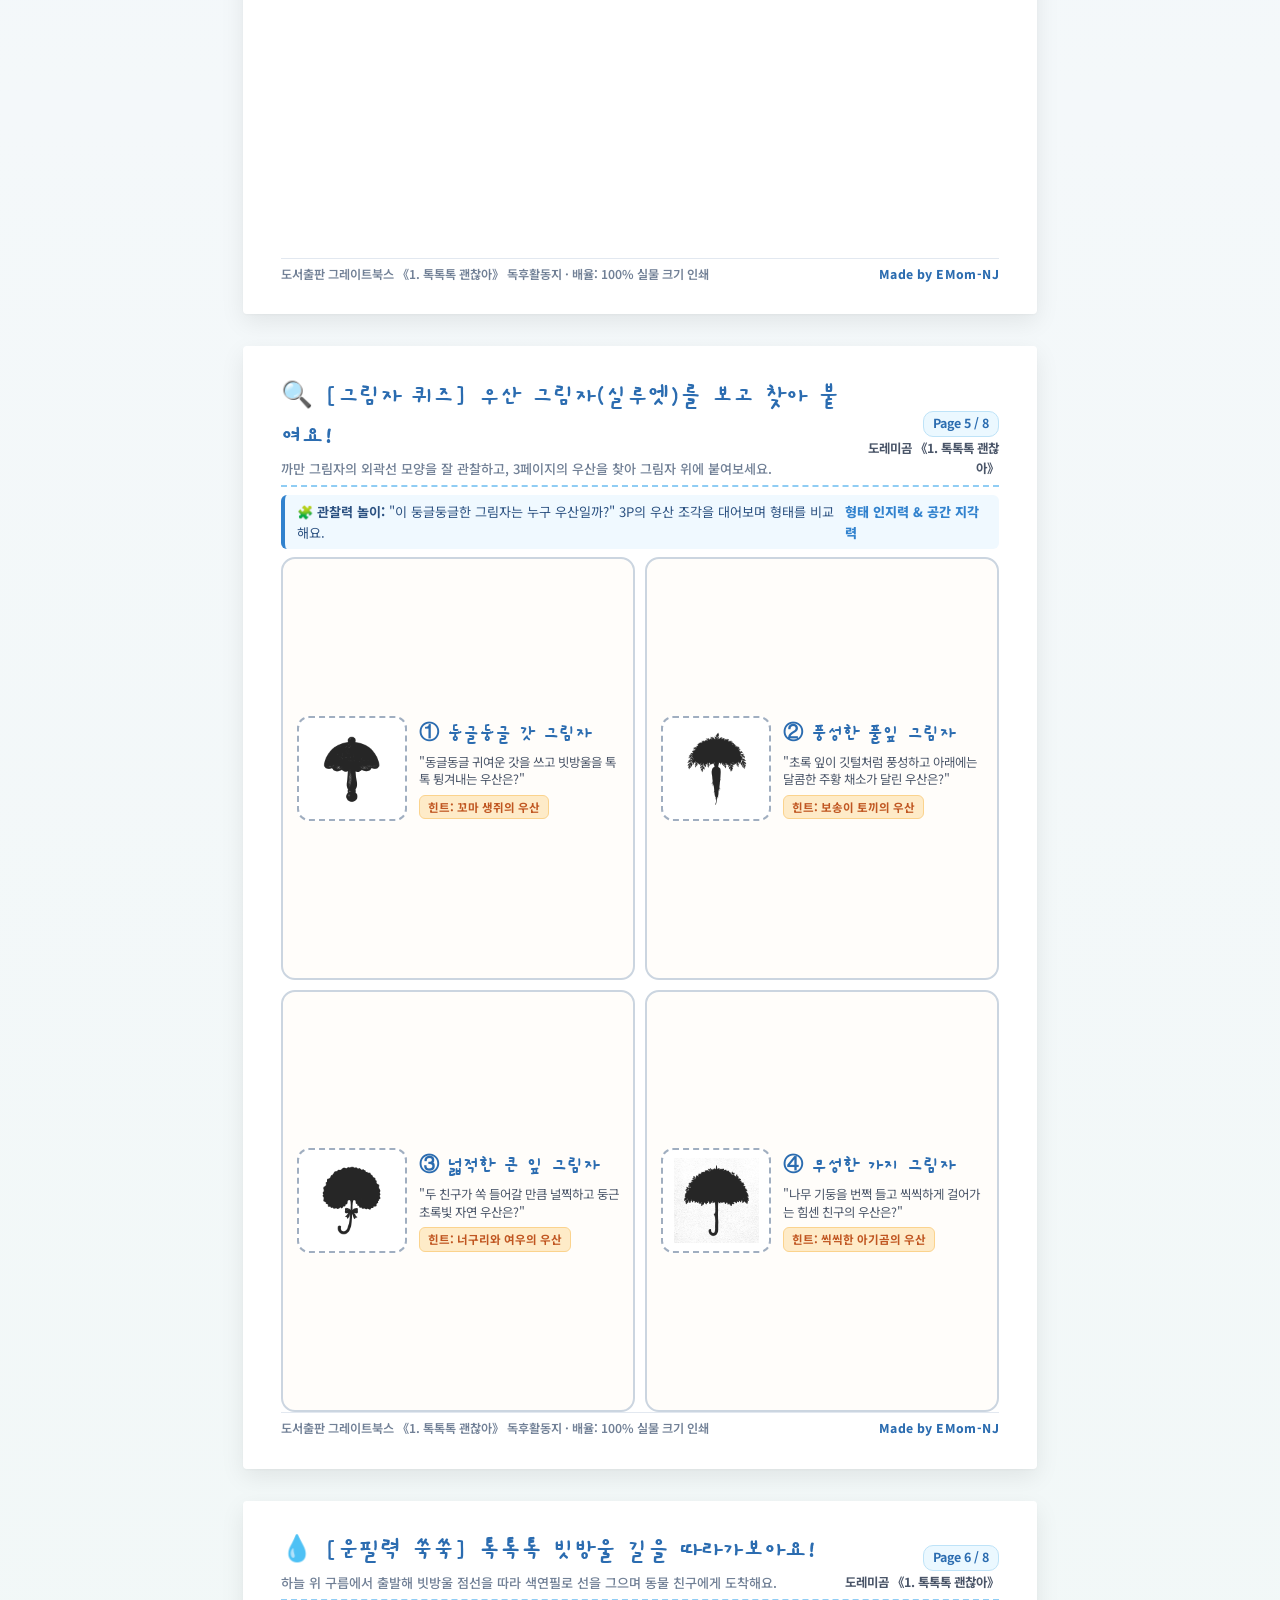
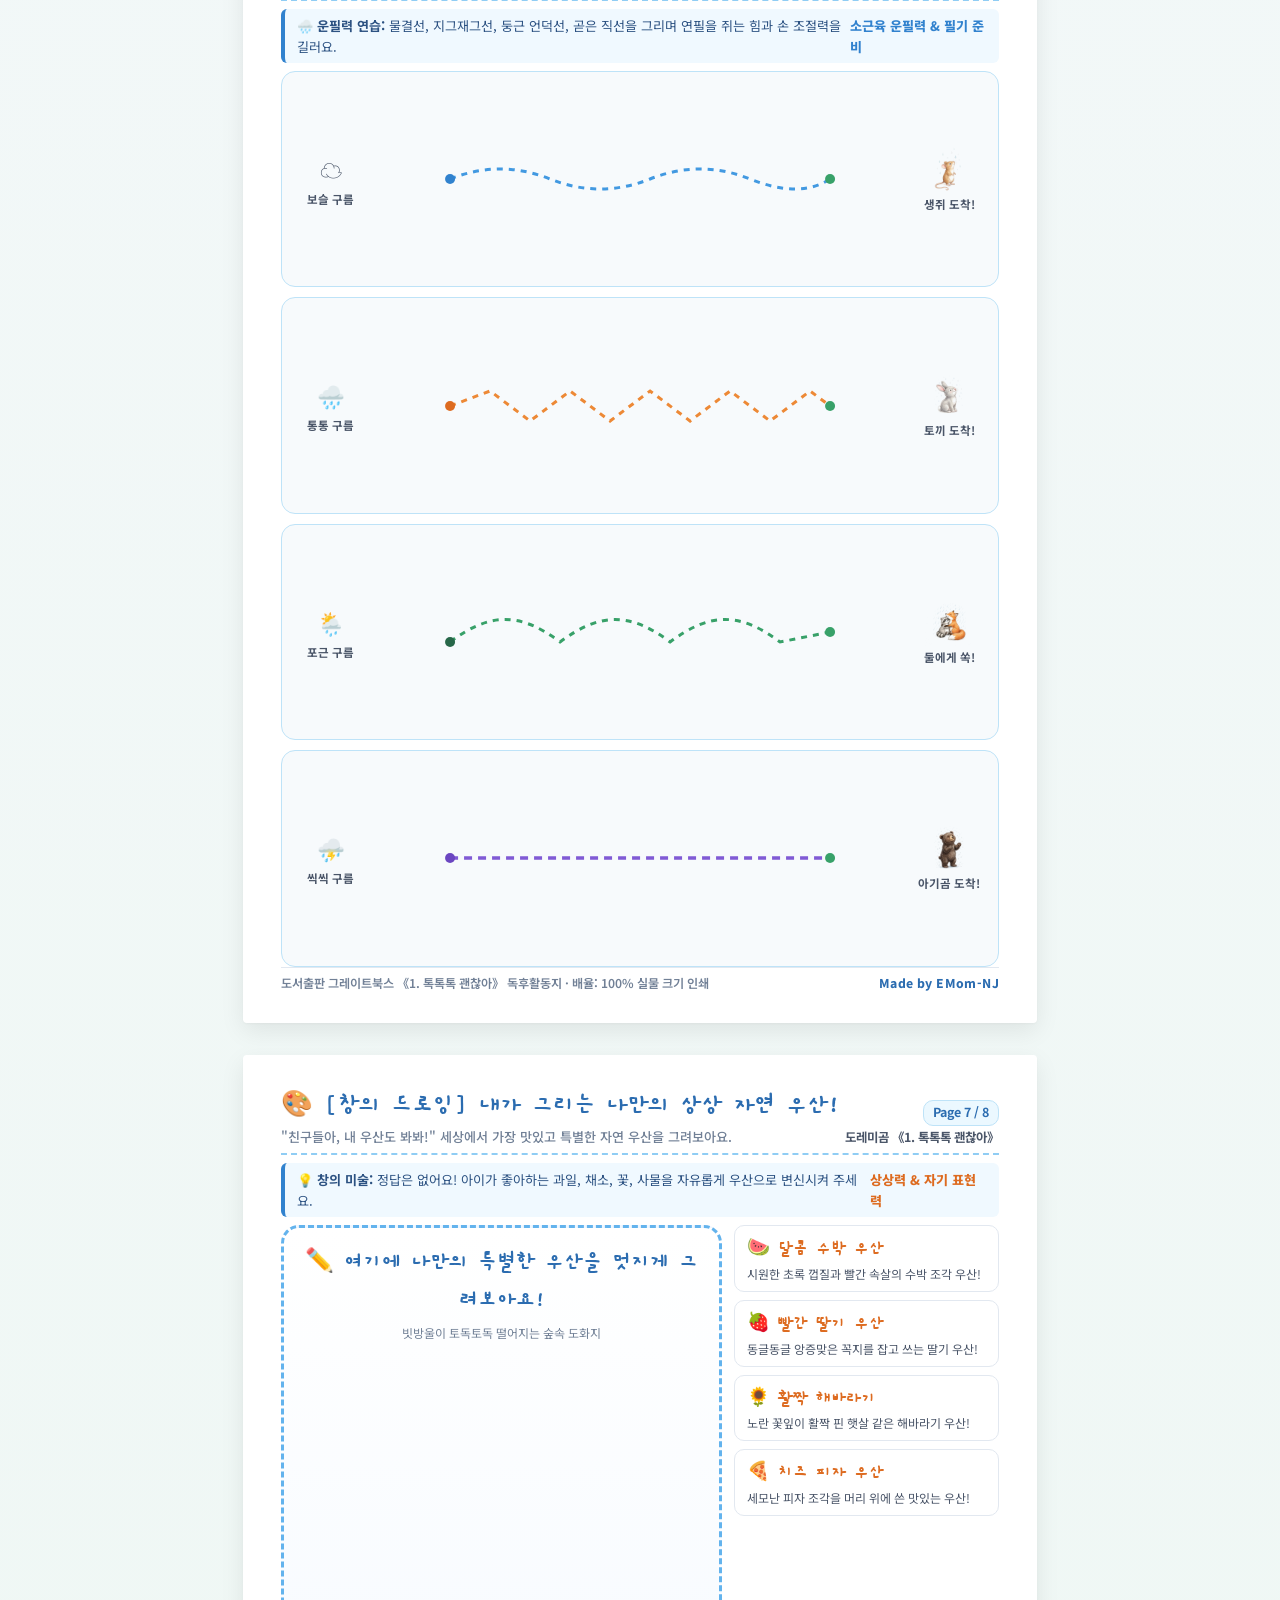
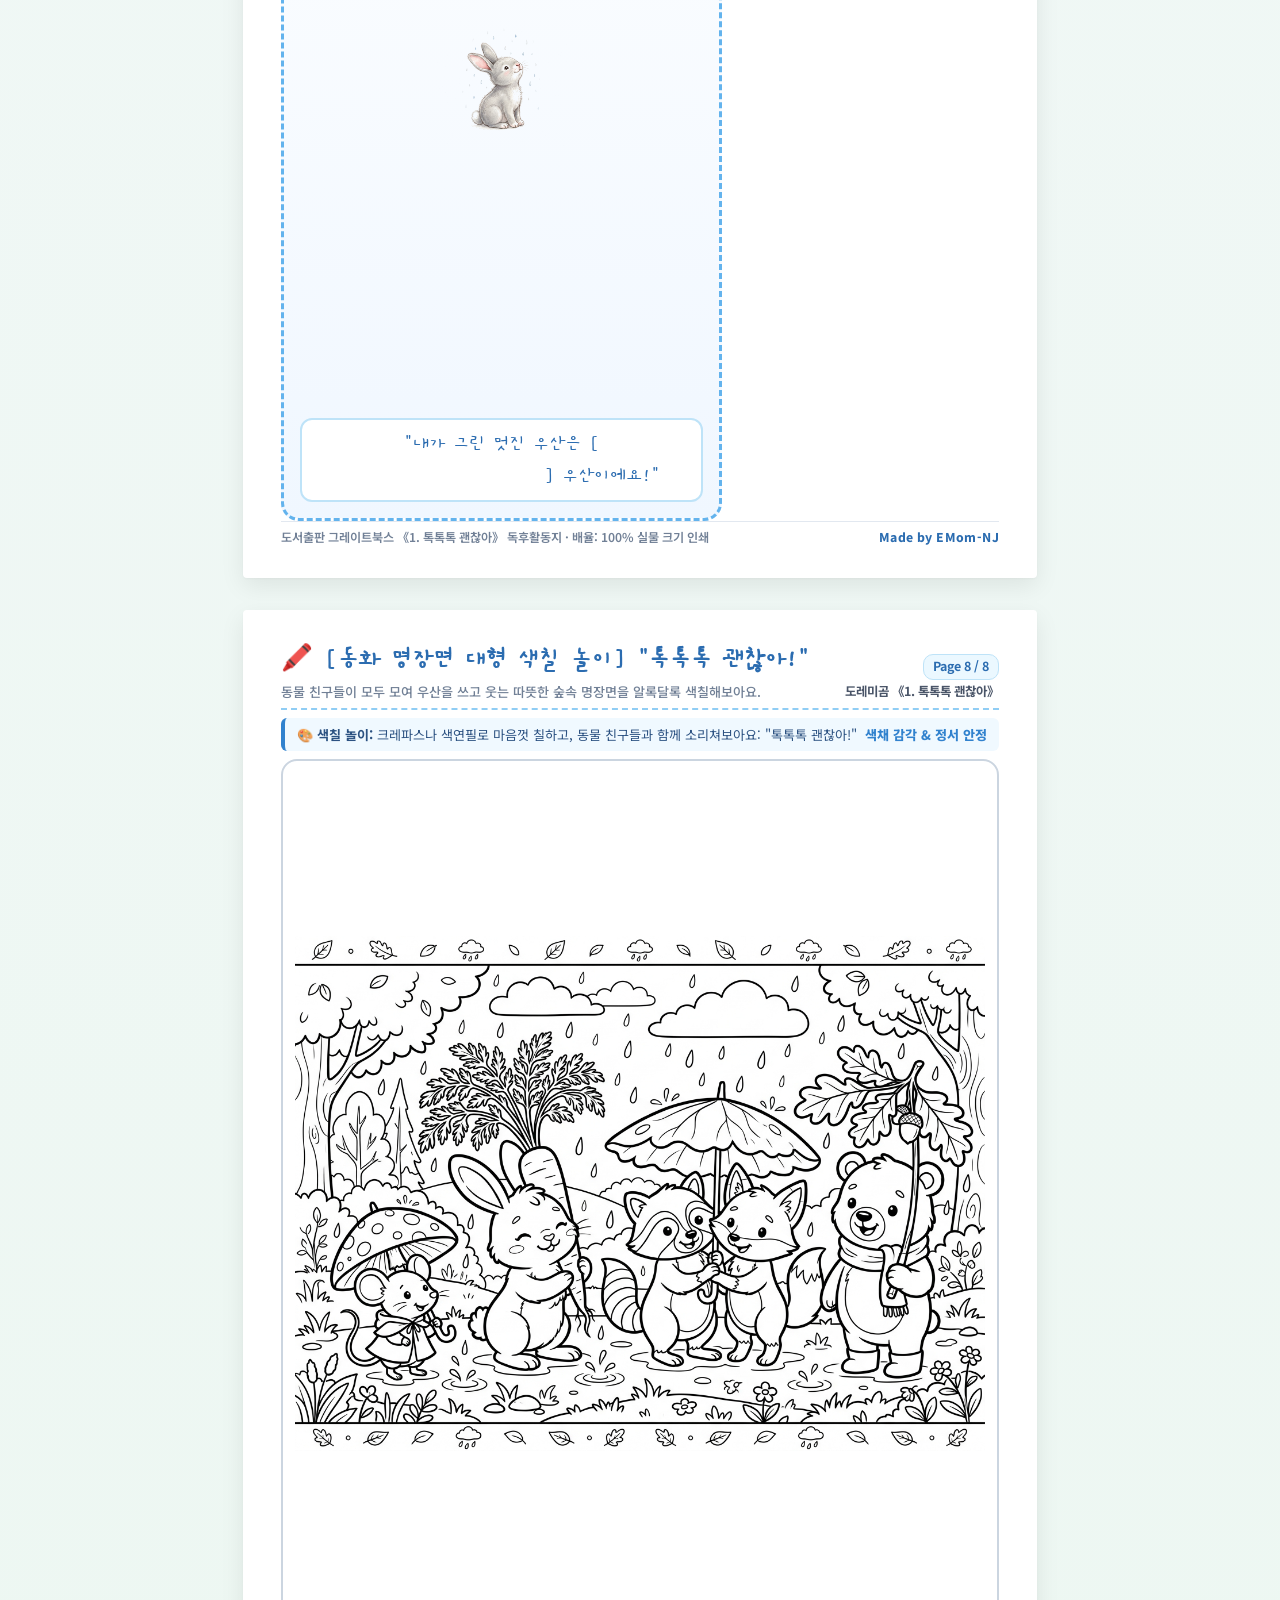
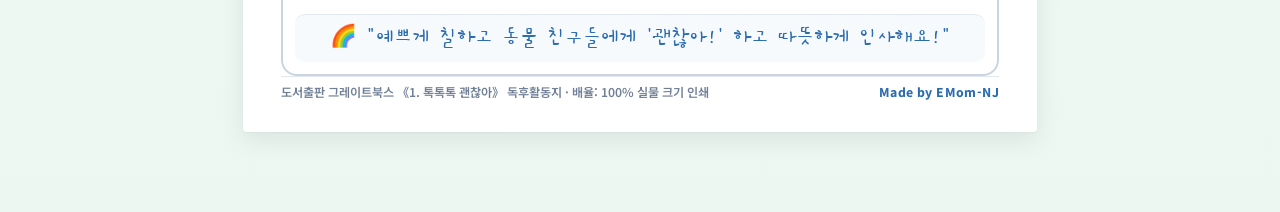
==== commit 8bdfb679: "Add files via upload" ====
--- a/1_toktok/index.html
+++ b/1_toktok/index.html
@@ -771,7 +771,7 @@
       </div>
 
       <!-- 4 Animal Drop Zones -->
-      <div style="display:grid; grid-template-columns:repeat(2, 1fr); gap:16px;">
+      <div class="paste-target-grid">
         <!-- Mouse Zone -->
         <div class="drop-target-card" data-accept="mouse" id="paste-zone-mouse">
           <div style="font-family:'Gaegu',cursive; font-size:1.35rem; color:#2b6cb0;">🐭 꼬마 생쥐</div>
--- a/1_toktok/style.css
+++ b/1_toktok/style.css
@@ -912,6 +912,54 @@
 }
 
 /* =========================================================
+   DIGITAL PASTE PREVIEW (우산 씌우기)
+   ========================================================= */
+.paste-target-grid {
+  display: grid;
+  grid-template-columns: repeat(2, 1fr);
+  gap: 16px;
+}
+
+.drop-target-card {
+  background: #ffffff;
+  border: 2.5px dashed #90cdf4;
+  border-radius: 16px;
+  padding: 16px;
+  text-align: center;
+  display: flex;
+  flex-direction: column;
+  align-items: center;
+  justify-content: space-between;
+  box-shadow: 0 4px 12px rgba(0, 0, 0, 0.04);
+  transition: all 0.22s ease;
+  position: relative;
+  overflow: hidden;
+}
+
+.drop-target-card.highlight {
+  border-color: #3182ce;
+  background: #ebf8ff;
+  transform: scale(1.02);
+}
+
+.drop-target-card.completed {
+  border-color: #38a169;
+  border-style: solid;
+  background: #f0fff4;
+}
+
+.target-animal-img {
+  width: auto;
+  max-width: 160px;
+  height: auto;
+  max-height: 140px;
+  object-fit: contain;
+  margin: 10px auto;
+  display: block;
+  transition: transform 0.3s cubic-bezier(0.34, 1.56, 0.64, 1);
+}
+
+/* =========================================================
    MOBILE RESPONSIVE (Option tabs compact, 활동지 maximized!)
    ========================================================= */
 .btn-text-short,
@@ -1062,34 +1110,41 @@
     gap: 8px;
   }
   .paste-animal-visual img {
-    max-height: 120px;
+    max-height: 80px;
   }
   .paste-cut-piece {
-    min-height: 110px;
-    padding: 6px;
+    min-height: 80px;
+    padding: 4px;
   }
   .paste-cut-piece img.cut-piece-img {
-    max-height: 95px;
+    max-height: 65px;
   }
   .cutout-pieces-grid {
     grid-template-columns: repeat(2, 1fr);
     gap: 8px;
   }
   .cut-umbrella-card img {
-    max-height: 85px;
+    max-height: 70px;
   }
   .cut-umbrella-card h4 {
-    font-size: 1.05rem;
+    font-size: 0.95rem;
   }
   .line-matching-sheet-layout {
-    gap: 6px;
-    padding: 4px;
+    gap: 4px;
+    padding: 2px;
   }
   .matching-col {
-    width: 95px;
-  }
-  .match-item-card-clean img {
-    max-height: 55px;
+    width: 65px;
+  }
+  .match-item-row-clean img {
+    max-height: 48px !important;
+    max-width: 48px !important;
+  }
+  .match-dot-node {
+    width: 14px !important;
+    height: 14px !important;
+    margin: 0 4px !important;
+    border-width: 2px !important;
   }
   .silhouette-grid {
     grid-template-columns: 1fr;
@@ -1131,6 +1186,65 @@
   .game-layout {
     grid-template-columns: 1fr;
     gap: 12px;
+  }
+
+  /* Interactive Line Game Mobile Sizing */
+  .interactive-line-game-board {
+    padding: 10px 4px !important;
+    margin-top: 8px !important;
+    overflow: hidden;
+  }
+  .game-columns-container {
+    grid-template-columns: 105px 1fr 105px !important;
+    gap: 4px !important;
+    min-height: 320px !important;
+  }
+  .game-item-card {
+    padding: 6px 4px !important;
+    gap: 4px !important;
+    border-radius: 8px !important;
+    min-height: 48px;
+  }
+  .game-item-card img {
+    height: 32px !important;
+    max-width: 32px !important;
+    object-fit: contain !important;
+  }
+  .game-item-card strong {
+    font-size: 0.8rem !important;
+    white-space: nowrap;
+  }
+
+  /* Digital Umbrella Paste Mobile Sizing */
+  .paste-target-grid {
+    gap: 8px !important;
+  }
+  .drop-target-card {
+    padding: 8px 4px !important;
+    border-radius: 10px !important;
+    min-height: 120px !important;
+  }
+  .drop-target-card > div:first-child {
+    font-size: 0.92rem !important;
+  }
+  .target-animal-img {
+    max-width: 85px !important;
+    max-height: 75px !important;
+    margin: 4px auto !important;
+  }
+  .drop-target-card .slot-instruction {
+    font-size: 0.68rem !important;
+    line-height: 1.25 !important;
+  }
+  .drag-item {
+    padding: 4px 6px !important;
+    gap: 4px !important;
+  }
+  .drag-item img {
+    height: 36px !important;
+  }
+  .drag-item span {
+    font-size: 0.72rem !important;
   }
 }
 
